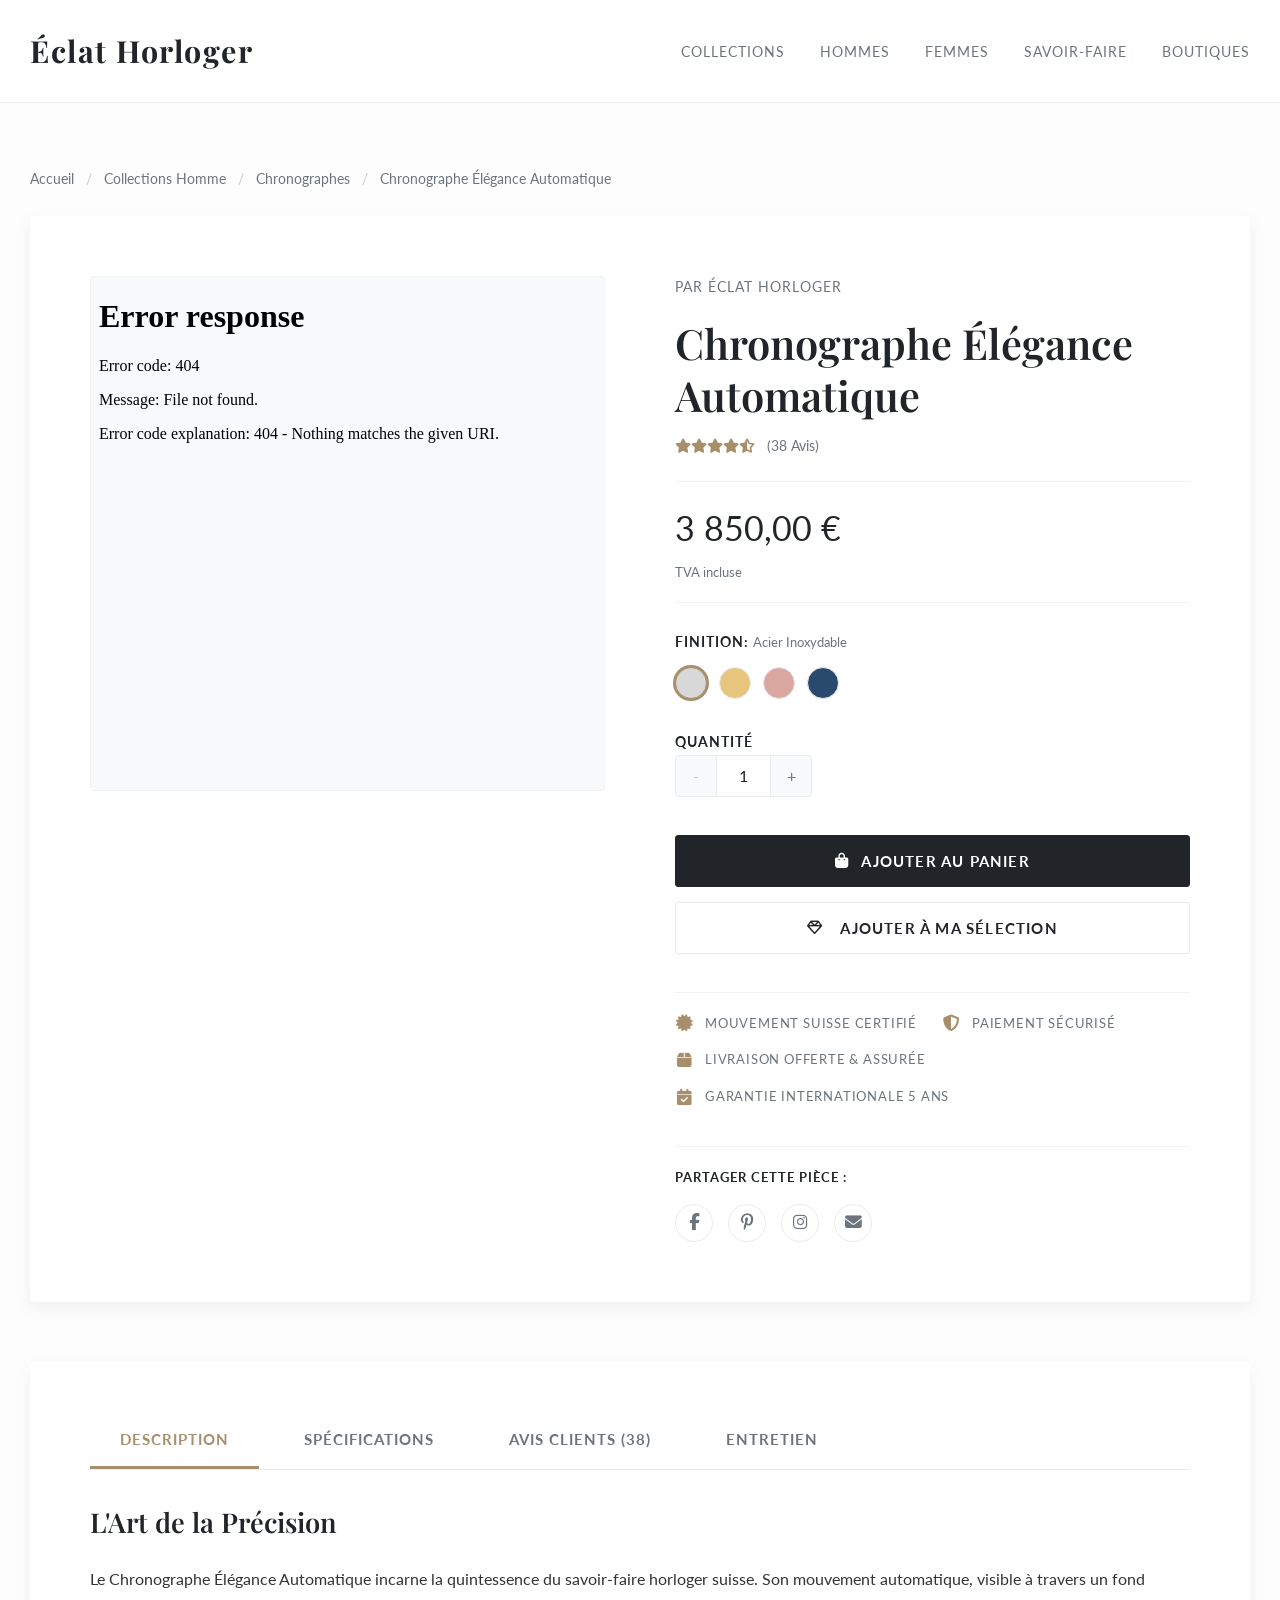
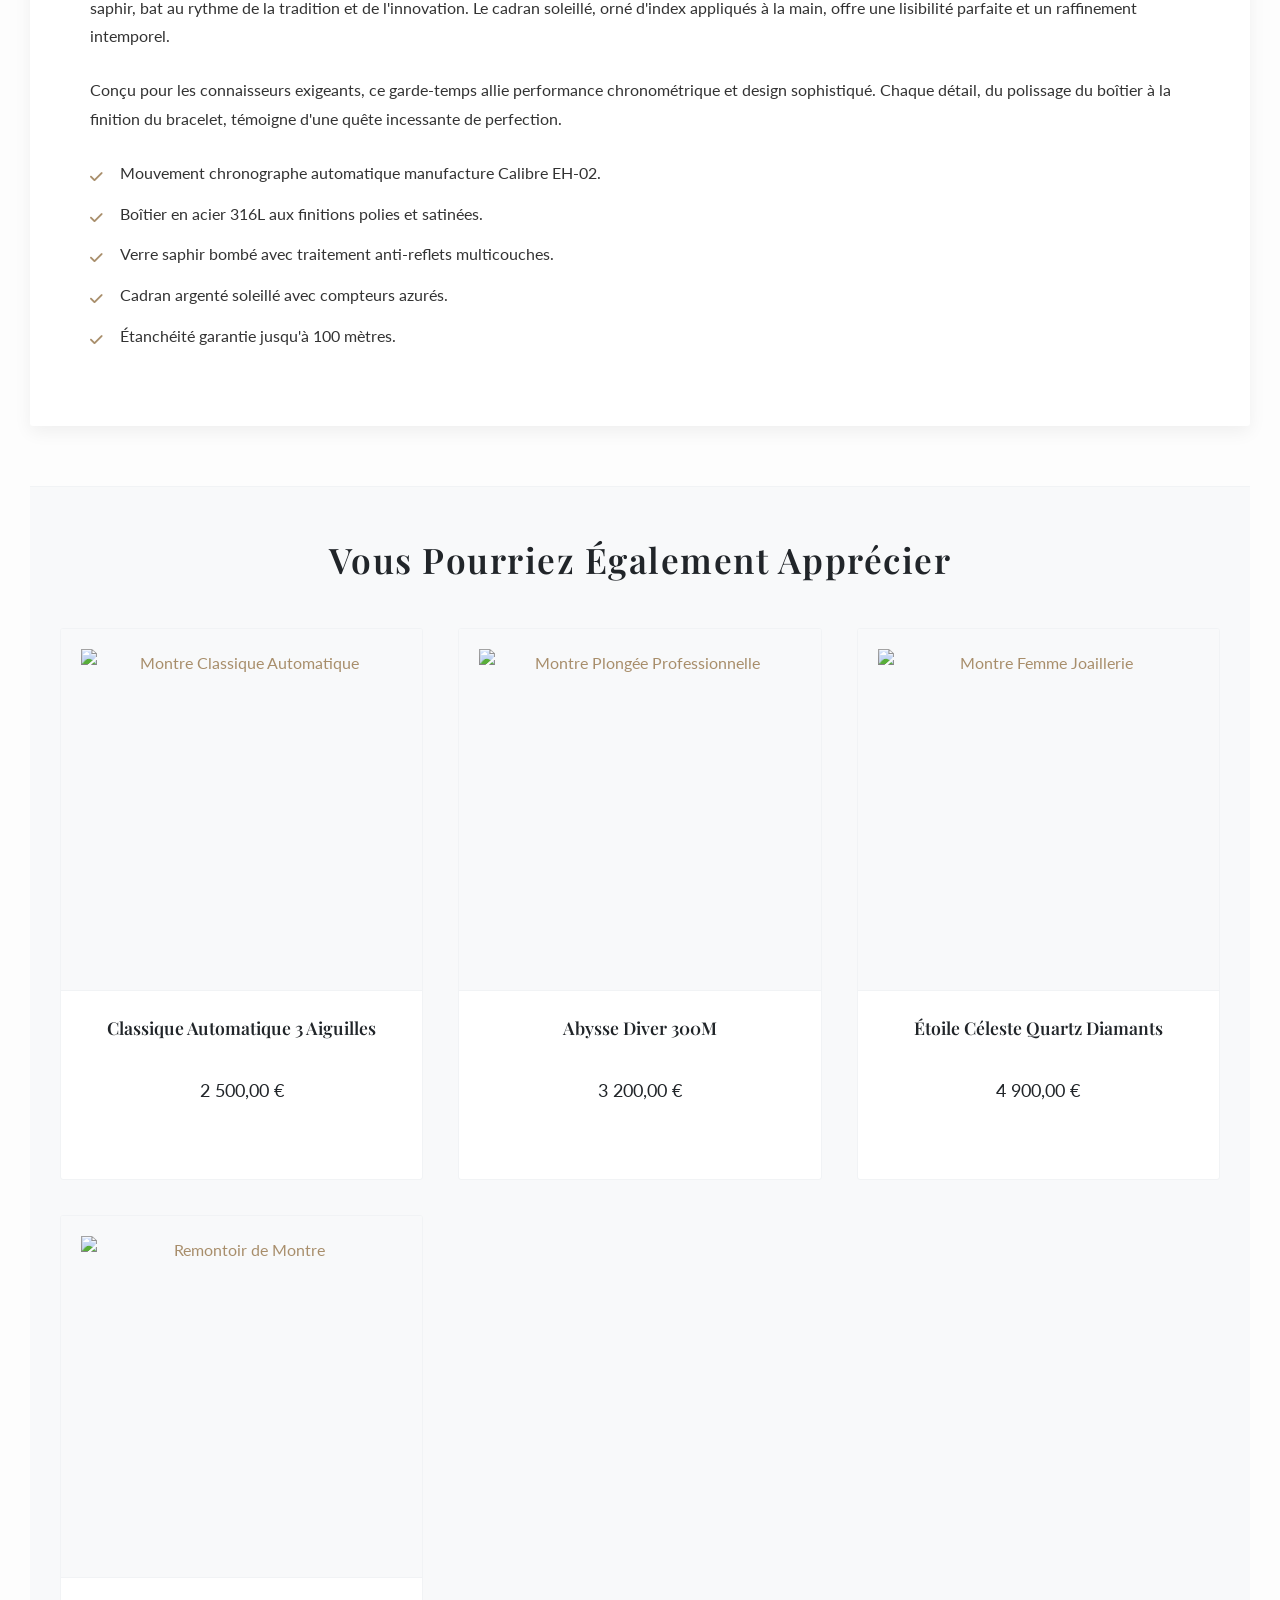
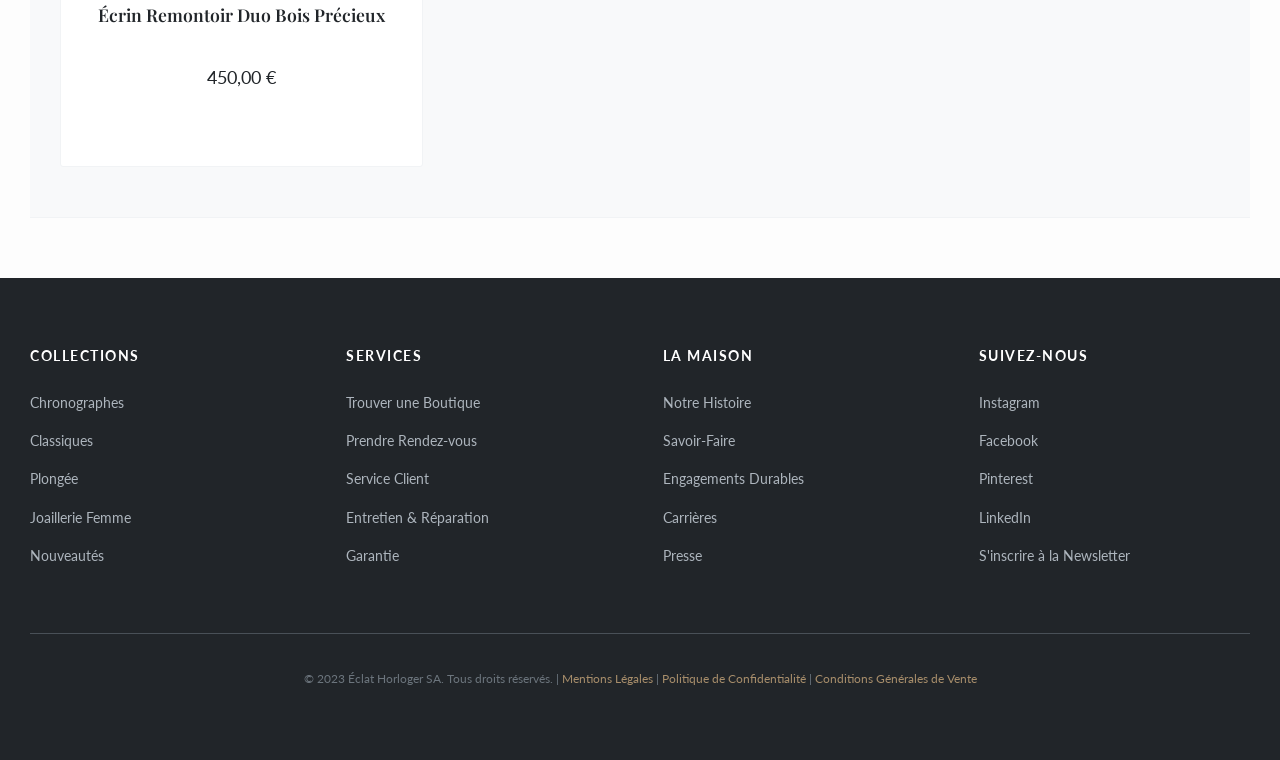
==== index.html @ 9a49278b "Add existing file" ====
<!DOCTYPE html>
<html lang="fr">
<head>
    <meta charset="UTF-8">
    <meta name="viewport" content="width=device-width, initial-scale=1.0">
    <title>Chronographe Automatique Élégance - Modèle Acier</title>
    <link rel="stylesheet" href="https://cdnjs.cloudflare.com/ajax/libs/font-awesome/6.4.0/css/all.min.css" integrity="sha512-iecdLmaskl7CVkqkXNQ/ZH/XLlvWZOJyj7Yy7tcenmpD1ypASozpmT/E0iPtmFIB46ZmdtAc9eNBvH0H/ZpiBw==" crossorigin="anonymous" referrerpolicy="no-referrer" />
    <link rel="preconnect" href="https://fonts.googleapis.com">
    <link rel="preconnect" href="https://fonts.gstatic.com" crossorigin>
    <link href="https://fonts.googleapis.com/css2?family=Lato:wght@300;400;700&family=Playfair+Display:wght@400;500;600;700&display=swap" rel="stylesheet">

    <!-- CSS Intégré (Identique à la version précédente, sauf si des ajustements mineurs sont nécessaires pour le loading indicator) -->
    <style>
        :root {
            --color-text: #333;
            --color-text-muted: #6c757d;
            --color-background: #fdfdfd;
            --color-surface: #ffffff;
            --color-surface-alt: #f8f9fa; /* Fond alternatif léger */
            --color-border: #e9ecef;
            --color-border-subtle: #f1f3f5; /* Encore plus subtil */
            --color-primary: #a88e6b;
            --color-primary-hover: #917956;
            --color-dark: #212529;
            --color-dark-hover: #343a40;
            --font-primary: 'Lato', sans-serif;
            --font-secondary: 'Playfair Display', serif;
            --shadow-soft: 0 6px 18px rgba(0, 0, 0, 0.06); /* Ombre douce et diffuse */
            --shadow-subtle: 0 2px 8px rgba(0, 0, 0, 0.05);
            --border-radius: 3px; /* Rayon de bordure léger */
            --transition-speed: 0.3s;
        }

        * { box-sizing: border-box; margin: 0; padding: 0; }

        body {
            font-family: var(--font-primary); line-height: 1.7; color: var(--color-text);
            background-color: var(--color-background); font-weight: 400; font-size: 16px;
            -webkit-font-smoothing: antialiased; -moz-osx-font-smoothing: grayscale;
        }

        img { max-width: 100%; display: block; }
        button, input, select { font-family: inherit; }
        a { text-decoration: none; color: var(--color-primary); transition: color var(--transition-speed) ease; }
        a:hover { color: var(--color-primary-hover); }
        h1, h2, h3, h4, h5, h6 { font-family: var(--font-secondary); font-weight: 600; color: var(--color-dark); margin-bottom: 0.8em; line-height: 1.3; }

        .container { max-width: 1360px; margin: 0 auto; padding: 0 30px; }
        .visually-hidden {
            position: absolute; width: 1px; height: 1px; margin: -1px; padding: 0;
            overflow: hidden; clip: rect(0, 0, 0, 0); border: 0; white-space: nowrap;
        }

        /* --- Header & Breadcrumbs --- */
        .site-header { background-color: var(--color-surface); padding: 25px 0; border-bottom: 1px solid var(--color-border); margin-bottom: 40px; }
        .site-header .container { display: flex; justify-content: space-between; align-items: center; }
        .logo { font-family: var(--font-secondary); font-size: 1.9em; font-weight: 700; color: var(--color-dark); letter-spacing: 1.5px;}
        .main-nav ul { list-style: none; display: flex; gap: 35px; }
        .main-nav a { color: var(--color-text-muted); font-weight: 400; font-size: 0.9em; letter-spacing: 1px; text-transform: uppercase; transition: color var(--transition-speed) ease;}
        .main-nav a:hover { color: var(--color-dark); }

        .breadcrumbs { padding: 25px 0; font-size: 0.85em; color: var(--color-text-muted); }
        .breadcrumbs ol { list-style: none; display: flex; flex-wrap: wrap; gap: 8px 12px; }
        .breadcrumbs li:not(:last-child)::after { content: '/'; margin-left: 12px; color: #ccc; }
        .breadcrumbs a { color: var(--color-text-muted); transition: color var(--transition-speed) ease; }
        .breadcrumbs a:hover { color: var(--color-primary); }

        /* --- Grille Page Produit --- */
        .product-page-grid {
            display: grid; grid-template-columns: repeat(2, 1fr); gap: 70px;
            background-color: var(--color-surface); padding: 60px; border-radius: var(--border-radius);
            box-shadow: var(--shadow-soft); margin-bottom: 60px;
        }

        /* --- Section Média & Carrousel --- */
        .product-media { display: flex; flex-direction: column; }
        .carousel { position: relative; overflow: hidden; border-radius: var(--border-radius); background-color: var(--color-surface-alt); aspect-ratio: 1 / 1; margin-bottom: 25px; border: 1px solid var(--color-border-subtle); }
        .carousel-slides { display: flex; height: 100%; }
        .carousel-slide { min-width: 100%; height: 100%; position: relative; flex-shrink: 0; display: flex; align-items: center; justify-content: center; opacity: 0; visibility: hidden; transition: opacity 0.6s ease-in-out, visibility 0s linear 0.6s; position: absolute; top: 0; left: 0; width: 100%; }
        .carousel-slide.active { opacity: 1; visibility: visible; transition: opacity 0.6s ease-in-out; z-index: 1; }
        .carousel-slide iframe, .carousel-slide img { display: block; width: 100%; height: 100%; object-fit: contain; border: none; background-color: transparent; }
        .carousel-slide img { background-color: var(--color-surface-alt); }

        /* Loading indicator spécifique au splat */
        .carousel-slide[data-type="splat"] .loading-indicator {
            position: absolute; top: 50%; left: 50%; transform: translate(-50%, -50%);
            background-color: rgba(0, 0, 0, 0.7); color: white; padding: 10px 20px;
            border-radius: var(--border-radius); z-index: 5;
            /* Changé : display none par défaut, géré par JS */
            opacity: 0; display: none;
            transition: opacity var(--transition-speed) ease;
            font-size: 0.85em; font-weight: 400;
            pointer-events: none; /* Ne pas interférer avec l'iframe */
        }
        /* Style quand visible (ajouté par JS) */
        .carousel-slide[data-type="splat"] .loading-indicator.visible {
             display: block;
             opacity: 1;
        }
         /* Masqué quand l'iframe est chargé (classe ajoutée par JS sur l'iframe) */
        .carousel-slide[data-type="splat"] iframe.loaded + .loading-indicator {
             opacity: 0;
             /* On peut laisser display block et juste jouer sur l'opacité */
             /* Ou transitionner display : none après la fin de la transition d'opacité */
             transition: opacity var(--transition-speed) ease, display 0s linear var(--transition-speed);
             display: none;
        }


        /* Contrôles Carrousel (CSS corrigé précédemment) */
        .carousel-control { position: absolute; top: 50%; transform: translateY(-50%); background-color: rgba(255, 255, 255, 0.8); color: var(--color-dark); border: none; padding: 0; font-size: 16px; cursor: pointer; border-radius: 50%; width: 42px; height: 42px; display: flex; align-items: center; justify-content: center; z-index: 10; opacity: 0; pointer-events: none; transition: opacity var(--transition-speed) ease, background-color var(--transition-speed) ease, box-shadow var(--transition-speed) ease, transform var(--transition-speed) ease; box-shadow: var(--shadow-subtle); }
        .carousel:hover .carousel-control { opacity: 1; pointer-events: auto; }
        .carousel:hover .carousel-control:not(:disabled):hover { background-color: var(--color-surface); box-shadow: 0 4px 10px rgba(0,0,0,0.1); transform: translateY(-50%) scale(1.05); }
        .carousel:hover .carousel-control:disabled { opacity: 0.4; cursor: default; pointer-events: none; background-color: rgba(230, 230, 230, 0.7); box-shadow: none; transform: translateY(-50%) scale(1); }
        .carousel-control.prev { left: 20px; } .carousel-control.next { right: 20px; }
        .carousel-control i { line-height: 1; }

        /* Miniatures */
        .carousel-thumbnails { display: grid; grid-template-columns: repeat(auto-fill, minmax(75px, 1fr)); gap: 15px; }
        .thumbnail-item { width: 100%; aspect-ratio: 1 / 1; cursor: pointer; border: 1px solid var(--color-border-subtle); border-radius: var(--border-radius); overflow: hidden; opacity: 0.85; transition: all var(--transition-speed) ease; display: flex; align-items: center; justify-content: center; background-color: var(--color-surface-alt); position: relative; }
        .thumbnail-item:hover { opacity: 1; border-color: var(--color-text-muted); transform: scale(1.03); }
        .thumbnail-item.active { opacity: 1; border-color: var(--color-primary); box-shadow: 0 0 0 2px var(--color-primary); transform: scale(1.03); }
        .thumbnail-item img { width: 100%; height: 100%; object-fit: cover; }
        .thumbnail-item[data-type="splat"] { font-size: 10px; font-weight: 600; text-align: center; color: var(--color-primary); background-color: #f8f0e3; padding: 5px; line-height: 1.2; border: 1px solid var(--color-primary); }
        .thumbnail-item[data-type="splat"].active { border-color: var(--color-primary); background-color: #efe2cc; box-shadow: 0 0 0 2px var(--color-primary); }
        .thumbnail-item[data-type="splat"] i { font-size: 1.8em; margin-bottom: 4px; display: block; color: var(--color-primary); }

        /* --- Section Infos Produit (Espacement réduit) --- */
        .product-info { display: flex; flex-direction: column; gap: 18px; }
        .product-vendor { font-size: 0.85em; color: var(--color-text-muted); text-transform: uppercase; letter-spacing: 1px;}
        .product-vendor a { color: var(--color-text-muted); font-weight: 400; }
        .product-vendor a:hover { color: var(--color-primary); }
        .product-title { font-size: 2.6em; font-weight: 600; line-height: 1.25; color: var(--color-dark); margin-bottom: 0px; }
        .product-rating { display: flex; align-items: center; gap: 12px; font-size: 0.9em; margin-top: -5px; }
        .stars { color: var(--color-primary); } .stars .fa-regular { color: #e0e0e0; }
        .review-count { color: var(--color-text-muted); } .review-count:hover { color: var(--color-primary); }
        .product-price-wrapper { margin: 5px 0; border-top: 1px solid var(--color-border-subtle); border-bottom: 1px solid var(--color-border-subtle); padding: 18px 0; }
        .product-price { font-family: var(--font-primary); font-size: 2.1em; font-weight: 400; color: var(--color-dark); display: flex; align-items: center; gap: 15px; }
        .original-price { font-size: 0.6em; text-decoration: line-through; color: var(--color-text-muted); font-weight: 300;}
        .product-variants { display: flex; flex-direction: column; gap: 18px; margin-top: 5px; }
        .variant-group { display: flex; flex-direction: column; gap: 10px; }
        .variant-label { font-family: var(--font-primary); font-weight: 700; font-size: 0.85em; color: var(--color-dark); margin-bottom: 3px; text-transform: uppercase; letter-spacing: 1px;}
        .selected-value { font-weight: 400; color: var(--color-text-muted); text-transform: none; letter-spacing: 0; font-size: 0.95em; }
        .color-swatches { display: flex; flex-wrap: wrap; gap: 12px; }
        .swatch { width: 32px; height: 32px; border-radius: 50%; background-color: var(--swatch-color, #eee); cursor: pointer; border: 1px solid var(--color-border); transition: all var(--transition-speed) ease; position: relative; display: flex; align-items: center; justify-content: center; }
        .swatch:hover { transform: scale(1.1); box-shadow: 0 0 10px rgba(0,0,0,0.1); }
        .swatch.active { border-color: var(--color-primary); box-shadow: 0 0 0 2px var(--color-primary); }
        .swatch[style*="#ffffff"] { border-color: #ddd; }
        .swatch[style*="#ffffff"].active { border-color: var(--color-primary); }
        .swatch[data-value="Acier Inoxydable"] { --swatch-color: #d8d8d8; }
        .swatch[data-value="Or Jaune"] { --swatch-color: #e7c57d; }
        .swatch[data-value="Or Rose"] { --swatch-color: #d9a7a0; }
        .swatch[data-value="Cadran Bleu"] { --swatch-color: #2a4a6d; }
        .product-quantity { margin-top: 10px; }
        .quantity-selector { display: flex; align-items: center; gap: 0; border: 1px solid var(--color-border); border-radius: var(--border-radius); overflow: hidden; width: fit-content;}
        .quantity-selector button { background-color: var(--color-surface-alt); border: none; width: 40px; height: 40px; font-size: 1em; color: var(--color-text-muted); cursor: pointer; transition: background-color var(--transition-speed); line-height: 1; }
        .quantity-selector button:hover:not(:disabled) { background-color: #e9ecef; }
        .quantity-selector button:disabled { background-color: var(--color-surface-alt); color: #ccc; cursor: not-allowed; }
        .quantity-selector input[type="number"] { width: 55px; height: 40px; text-align: center; border: none; border-left: 1px solid var(--color-border); border-right: 1px solid var(--color-border); font-size: 1em; padding: 0 5px; color: var(--color-dark); background-color: var(--color-surface); -moz-appearance: textfield; }
        .quantity-selector input[type=number]::-webkit-outer-spin-button,
        .quantity-selector input[type=number]::-webkit-inner-spin-button { -webkit-appearance: none; margin: 0; }
        .product-actions { display: flex; flex-direction: column; gap: 15px; margin-top: 20px; }
        .action-button { display: flex; align-items: center; justify-content: center; gap: 12px; padding: 16px 35px; font-size: 0.95em; font-weight: 700; border-radius: var(--border-radius); cursor: pointer; transition: all var(--transition-speed) ease; border: 1px solid transparent; text-transform: uppercase; letter-spacing: 1.2px; }
        .add-to-cart-btn { background-color: var(--color-dark); color: white; border-color: var(--color-dark); }
        .add-to-cart-btn:hover { background-color: var(--color-dark-hover); border-color: var(--color-dark-hover); transform: translateY(-2px); box-shadow: 0 6px 12px rgba(0, 0, 0, 0.15); }
        .wishlist-btn { background-color: transparent; color: var(--color-dark); border: 1px solid var(--color-border); }
        .wishlist-btn:hover { background-color: var(--color-surface-alt); border-color: #ced4da; color: var(--color-primary); }
        .wishlist-btn .fa-gem { margin-right: 5px; }
        .trust-info, .social-share { margin-top: 20px; padding-top: 20px; border-top: 1px solid var(--color-border-subtle); }
        .trust-info { display: flex; flex-wrap: wrap; gap: 15px 25px; font-size: 0.8em; color: var(--color-text-muted); text-transform: uppercase; letter-spacing: 0.8px; }
        .trust-item { display: flex; align-items: center; gap: 10px; }
        .trust-item i { color: var(--color-primary); font-size: 1.3em; width: 20px; text-align: center; }
        .social-share p { font-weight: 700; margin-bottom: 15px; font-size: 0.8em; text-transform: uppercase; letter-spacing: 1px; color: var(--color-dark); }
        .social-links { display: flex; gap: 15px; }
        .social-links a { color: var(--color-text-muted); background-color: transparent; border: 1px solid var(--color-border); width: 38px; height: 38px; display: inline-flex; align-items: center; justify-content: center; border-radius: 50%; font-size: 1.05em; transition: all var(--transition-speed) ease; }
        .social-links a:hover { background-color: var(--color-primary); color: white; border-color: var(--color-primary); transform: translateY(-2px); box-shadow: var(--shadow-subtle); }

        /* --- Onglets Détails Produit --- */
        .product-details-section { background-color: var(--color-surface); padding: 50px 60px; border-radius: var(--border-radius); box-shadow: var(--shadow-soft); margin-bottom: 60px; }
        .tabs-nav { display: flex; border-bottom: 1px solid var(--color-border); margin-bottom: 35px; gap: 15px;}
        .tab-button { padding: 18px 30px; border: none; background-color: transparent; cursor: pointer; font-size: 0.95em; font-weight: 700; color: var(--color-text-muted); position: relative; border-bottom: 3px solid transparent; transition: all var(--transition-speed) ease; text-transform: uppercase; letter-spacing: 1px; }
        .tab-button:hover { color: var(--color-dark); }
        .tab-button.active { color: var(--color-primary); border-bottom-color: var(--color-primary); }
        .tab-content { display: none; animation: fadeIn 0.7s ease; }
        .tab-content.active { display: block; }
        .tab-content h3 { font-size: 1.7em; margin-bottom: 25px; font-weight: 600; }
        .tab-content p, .tab-content ul { margin-bottom: 25px; color: var(--color-text); line-height: 1.8;}
        .tab-content ul { list-style: none; padding-left: 0; }
        .tab-content li { padding-left: 30px; position: relative; margin-bottom: 12px; }
        .tab-content li::before { content: "\f00c"; font-family: 'Font Awesome 6 Free'; font-weight: 900; position: absolute; left: 0; top: 5px; color: var(--color-primary); font-size: 0.9em; }
        .tab-content strong { font-weight: 700; color: var(--color-dark); }
        @keyframes fadeIn { from { opacity: 0; transform: translateY(15px); } to { opacity: 1; transform: translateY(0); } }

        /* --- Section Produits Connexes --- */
        .related-products-section { margin-bottom: 60px; padding: 50px 0; background-color: var(--color-surface-alt); border-top: 1px solid var(--color-border-subtle); border-bottom: 1px solid var(--color-border-subtle); }
        .related-products-section h2 { font-size: 2.2em; font-weight: 600; margin-bottom: 45px; text-align: center; letter-spacing: 1.5px; }
        .related-products-grid { display: grid; grid-template-columns: repeat(auto-fit, minmax(280px, 1fr)); gap: 35px; }
        .related-product-card { display: block; background-color: var(--color-surface); border-radius: var(--border-radius); overflow: hidden; border: 1px solid var(--color-border-subtle); transition: border-color var(--transition-speed) ease, box-shadow var(--transition-speed) ease; text-align: center; position: relative; }
        .related-product-card:hover { border-color: var(--color-primary); box-shadow: var(--shadow-soft); }
        .related-product-card .image-container { background-color: var(--color-surface-alt); padding: 20px; border-bottom: 1px solid var(--color-border-subtle); position: relative; overflow: hidden; }
        .related-product-card img { width: 100%; aspect-ratio: 1 / 1; object-fit: contain; transition: transform 0.4s ease; }
        .related-product-card:hover img { transform: scale(1.05); }
        .related-product-info { padding: 25px 20px; }
        .related-product-title { font-family: var(--font-secondary); font-size: 1.1em; font-weight: 600; color: var(--color-dark); margin-bottom: 10px; line-height: 1.4; height: 2.8em; overflow: hidden; }
        .related-product-price { font-size: 1.15em; font-weight: 400; color: var(--color-dark); margin-bottom: 15px; }
        .view-details-link { display: inline-block; font-size: 0.8em; color: var(--color-primary); font-weight: 700; text-transform: uppercase; letter-spacing: 1px; opacity: 0; transform: translateY(5px); transition: opacity var(--transition-speed) ease, transform var(--transition-speed) ease; padding-top: 10px; }
        .related-product-card:hover .view-details-link { opacity: 1; transform: translateY(0); }

        /* --- Footer --- */
        .site-footer { background-color: var(--color-dark); color: #adb5bd; padding: 70px 0; font-size: 0.9em; margin-top: 60px; }
        .footer-grid { display: grid; grid-template-columns: repeat(auto-fit, minmax(230px, 1fr)); gap: 45px; margin-bottom: 50px;}
        .footer-column h4 { font-family: var(--font-primary); font-size: 0.95em; color: #fff; margin-bottom: 25px; font-weight: 700; text-transform: uppercase; letter-spacing: 1.5px;}
        .footer-column ul { list-style: none; }
        .footer-column li { margin-bottom: 14px; }
        .footer-column a { color: #adb5bd; transition: color var(--transition-speed) ease; }
        .footer-column a:hover { color: #fff; }
        .footer-bottom { text-align: center; border-top: 1px solid #495057; padding-top: 35px; font-size: 0.85em; color: #6c757d;}

        /* --- Responsive --- */
        @media (max-width: 1200px) { .related-products-grid { grid-template-columns: repeat(auto-fit, minmax(250px, 1fr)); } }
        @media (max-width: 1024px) { .product-page-grid { grid-template-columns: 1fr; gap: 50px; padding: 50px; } .product-title { font-size: 2.2em; } .product-price { font-size: 1.9em; } }
        @media (max-width: 768px) { .container { padding: 0 20px; } .site-header { padding: 20px 0;} .site-header .container { flex-direction: column; gap: 20px; } .main-nav ul { gap: 25px; } .product-page-grid { padding: 35px; gap: 35px;} .product-title { font-size: 2em; } .product-price { font-size: 1.7em; } .action-button { padding: 15px 28px; font-size: 0.9em; } .carousel-control { width: 38px; height: 38px; font-size: 15px; } .carousel-control.prev { left: 15px; } .carousel-control.next { right: 15px; } .carousel-thumbnails { gap: 12px; grid-template-columns: repeat(auto-fill, minmax(65px, 1fr)); } .tabs-nav { gap: 10px; } .tab-button { font-size: 0.9em; padding: 15px 20px; } .product-details-section { padding: 40px 30px; } .related-products-grid { grid-template-columns: repeat(auto-fit, minmax(220px, 1fr)); gap: 25px; } .footer-grid { grid-template-columns: repeat(auto-fit, minmax(200px, 1fr)); gap: 35px; } }
        @media (max-width: 480px) { .container { padding: 0 15px; } .logo { font-size: 1.7em; } .product-page-grid { padding: 25px; gap: 30px;} .product-title { font-size: 1.7em; } .product-price { font-size: 1.6em; } .swatch { width: 32px; height: 32px; } .quantity-selector button, .quantity-selector input { height: 36px; } .quantity-selector button { width: 36px; font-size: 0.9em;} .quantity-selector input { width: 50px; font-size: 0.9em;} .product-actions { gap: 15px; } .action-button { padding: 14px 22px; font-size: 0.85em; } .product-details-section { padding: 35px 20px; } .tab-button { padding: 12px 15px; letter-spacing: 0.8px;} .related-products-grid { grid-template-columns: 1fr 1fr; gap: 20px; } .related-product-card img { padding: 15px; } .related-product-info { padding: 20px 15px;} .related-product-title { font-size: 1em;} .related-product-price { font-size: 1.05em;} .footer-grid { grid-template-columns: 1fr; } }

    </style>
    <!-- Fin CSS Intégré -->
</head>
<body>

    <!-- Header -->
    <header class="site-header">
        <div class="container">
            <a href="#" class="logo">Éclat Horloger</a>
            <nav class="main-nav">
                <ul>
                    <li><a href="#">Collections</a></li>
                    <li><a href="#">Hommes</a></li>
                    <li><a href="#">Femmes</a></li>
                    <li><a href="#">Savoir-Faire</a></li>
                    <li><a href="#">Boutiques</a></li>
                </ul>
            </nav>
        </div>
    </header>

    <div class="container">
        <!-- Fil d'Ariane -->
        <nav class="breadcrumbs" aria-label="Fil d'Ariane">
            <ol>
                <li><a href="#">Accueil</a></li>
                <li><a href="#">Collections Homme</a></li>
                <li><a href="#">Chronographes</a></li>
                <li><span aria-current="page">Chronographe Élégance Automatique</span></li>
            </ol>
        </nav>

        <!-- Grille Produit Principale -->
        <main class="product-page-grid">

            <!-- Section Média (Carrousel) -->
            <section class="product-media" aria-label="Galerie Média du Produit">
                <div class="carousel">
                    <div class="carousel-slides">
                        <!-- Slide 1: splat.html (Pointer vers le fichier par défaut) -->
                        <div class="carousel-slide active" data-type="splat" role="tabpanel" id="slide-splat">
                            <iframe id="splat-viewer"
                                    src="splat_acier_inoxydable.html" <!-- MISE A JOUR : src initiale -->
                                    title="Vue 3D Interactive de la Montre"
                                    frameborder="0"></iframe>
                            <!-- Le loading indicator est toujours là -->
                            <div class="loading-indicator" aria-live="polite">Chargement Vue 3D...</div>
                        </div>
                        <!-- Slide 2: Image Placeholder (Montre) -->
                        <div class="carousel-slide" data-type="image" role="tabpanel" id="slide-1">
                            <img src="https://picsum.photos/800/800?random=1&category=timepiece" alt="Chronographe Élégance - Vue de face" loading="lazy">
                        </div>
                        <!-- Slide 3: Image Placeholder (Détail) -->
                        <div class="carousel-slide" data-type="image" role="tabpanel" id="slide-2">
                            <img src="https://picsum.photos/800/800?random=2&category=detail" alt="Chronographe Élégance - Détail cadran" loading="lazy">
                        </div>
                        <!-- Slide 4: Image Placeholder (Porté) -->
                        <div class="carousel-slide" data-type="image" role="tabpanel" id="slide-3">
                            <img src="https://picsum.photos/800/800?random=3&category=luxury" alt="Chronographe Élégance - Au poignet" loading="lazy">
                        </div>
                        <!-- Slide 5: Image Placeholder (Boîte) -->
                        <div class="carousel-slide" data-type="image" role="tabpanel" id="slide-4">
                            <img src="https://picsum.photos/800/800?random=4&category=packaging" alt="Chronographe Élégance - Écrin" loading="lazy">
                        </div>
                    </div>

                    <button class="carousel-control prev" aria-label="Diapositive Précédente"><i class="fa-solid fa-chevron-left"></i></button>
                    <button class="carousel-control next" aria-label="Diapositive Suivante"><i class="fa-solid fa-chevron-right"></i></button>
                </div>

                <div class="carousel-thumbnails" role="tablist" aria-label="Sélecteur de média">
                    <!-- Miniatures générées par JS -->
                </div>
            </section>

            <!-- Section Infos Produit (Simplifiée et resserrée) -->
            <section class="product-info" aria-labelledby="product-title">
                 <div class="product-vendor">Par <a href="#">Éclat Horloger</a></div>
                <h1 id="product-title" class="product-title">Chronographe Élégance Automatique</h1>

                <div class="product-rating">
                    <div class="stars" aria-label="Noté 4.8 sur 5 étoiles">
                        <i class="fa-solid fa-star"></i><i class="fa-solid fa-star"></i><i class="fa-solid fa-star"></i><i class="fa-solid fa-star"></i><i class="fa-solid fa-star-half-stroke"></i>
                    </div>
                    <a href="#reviews-tab" class="review-count">(38 Avis)</a>
                </div>

                <div class="product-price-wrapper">
                     <div class="product-price">3 850,00 €</div>
                     <div style="font-size: 0.8em; color: var(--color-text-muted); margin-top: 5px;">TVA incluse</div>
                </div>

                <div class="product-variants">
                    <!-- Variante Boîtier/Cadran (Couleur) SEULEMENT -->
                    <div class="variant-group">
                        <label class="variant-label" id="color-label">Finition: <span class="selected-value selected-color">Acier Inoxydable</span></label>
                        <div class="color-swatches" role="radiogroup" aria-labelledby="color-label">
                            <button class="swatch active" data-value="Acier Inoxydable" style="--swatch-color: #d8d8d8;" aria-label="Sélectionner Acier Inoxydable" role="radio" aria-checked="true"><span class="visually-hidden">Acier Inoxydable</span></button>
                            <button class="swatch" data-value="Or Jaune" style="--swatch-color: #e7c57d;" aria-label="Sélectionner Or Jaune" role="radio" aria-checked="false"><span class="visually-hidden">Or Jaune</span></button>
                            <button class="swatch" data-value="Or Rose" style="--swatch-color: #d9a7a0;" aria-label="Sélectionner Or Rose" role="radio" aria-checked="false"><span class="visually-hidden">Or Rose</span></button>
                            <button class="swatch" data-value="Cadran Bleu" style="--swatch-color: #2a4a6d;" aria-label="Sélectionner Cadran Bleu" role="radio" aria-checked="false"><span class="visually-hidden">Cadran Bleu</span></button>
                        </div>
                    </div>
                    <!-- Le bloc pour le choix du bracelet a été supprimé -->
                </div>

                 <div class="product-quantity">
                    <label for="quantity" class="variant-label">Quantité</label>
                    <div class="quantity-selector">
                        <button type="button" class="quantity-down" aria-label="Diminuer quantité">-</button>
                        <input type="number" id="quantity" name="quantity" value="1" min="1" max="5" aria-label="Quantité du produit">
                        <button type="button" class="quantity-up" aria-label="Augmenter quantité">+</button>
                    </div>
                </div>

                <div class="product-actions">
                    <button type="submit" class="action-button add-to-cart-btn">
                        <i class="fa-solid fa-shopping-bag"></i> Ajouter au Panier
                    </button>
                    <button type="button" class="action-button wishlist-btn">
                        <i class="fa-regular fa-gem"></i> Ajouter à ma Sélection
                    </button>
                </div>

                <div class="trust-info">
                    <div class="trust-item"><i class="fa-solid fa-certificate"></i> Mouvement Suisse Certifié</div>
                    <div class="trust-item"><i class="fa-solid fa-shield-alt"></i> Paiement Sécurisé</div>
                    <div class="trust-item"><i class="fa-solid fa-box"></i> Livraison Offerte & Assurée</div>
                    <div class="trust-item"><i class="fa-solid fa-calendar-check"></i> Garantie Internationale 5 Ans</div>
                </div>

                 <div class="social-share">
                     <p>Partager cette pièce :</p>
                     <div class="social-links">
                        <a href="#" aria-label="Partager sur Facebook"><i class="fab fa-facebook-f"></i></a>
                        <a href="#" aria-label="Partager sur Pinterest"><i class="fab fa-pinterest-p"></i></a>
                        <a href="#" aria-label="Partager sur Instagram"><i class="fab fa-instagram"></i></a>
                        <a href="#" aria-label="Partager par Email"><i class="fas fa-envelope"></i></a>
                    </div>
                 </div>
            </section>
        </main>

        <!-- Section Détails Produit (Onglets) -->
        <section class="product-details-section">
             <nav class="tabs-nav" role="tablist" aria-label="Détails du Produit">
                <button class="tab-button active" role="tab" aria-selected="true" aria-controls="description-tab" id="description-btn">Description</button>
                <button class="tab-button" role="tab" aria-selected="false" aria-controls="specs-tab" id="specs-btn">Spécifications</button>
                <button class="tab-button" role="tab" aria-selected="false" aria-controls="reviews-tab" id="reviews-btn">Avis Clients (38)</button>
                <button class="tab-button" role="tab" aria-selected="false" aria-controls="care-tab" id="care-btn">Entretien</button>
             </nav>
            <div class="tab-content active" id="description-tab" role="tabpanel" aria-labelledby="description-btn"><h3>L'Art de la Précision</h3><p>Le Chronographe Élégance Automatique incarne la quintessence du savoir-faire horloger suisse. Son mouvement automatique, visible à travers un fond saphir, bat au rythme de la tradition et de l'innovation. Le cadran soleillé, orné d'index appliqués à la main, offre une lisibilité parfaite et un raffinement intemporel.</p><p>Conçu pour les connaisseurs exigeants, ce garde-temps allie performance chronométrique et design sophistiqué. Chaque détail, du polissage du boîtier à la finition du bracelet, témoigne d'une quête incessante de perfection.</p><ul><li>Mouvement chronographe automatique manufacture Calibre EH-02.</li><li>Boîtier en acier 316L aux finitions polies et satinées.</li><li>Verre saphir bombé avec traitement anti-reflets multicouches.</li><li>Cadran argenté soleillé avec compteurs azurés.</li><li>Étanchéité garantie jusqu'à 100 mètres.</li></ul></div>
            <div class="tab-content" id="specs-tab" role="tabpanel" aria-labelledby="specs-btn"><h3>Caractéristiques Techniques</h3><ul><li><strong>Référence :</strong> EC-AUTO-CH-S01</li><li><strong>Mouvement :</strong> Calibre EH-02 Automatique, Certifié COSC</li><li><strong>Fonctions :</strong> Heures, Minutes, Secondes, Date, Chronographe</li><li><strong>Réserve de Marche :</strong> Environ 60 heures</li><li><strong>Boîtier :</strong> Acier inoxydable 316L, Diamètre 41mm, Épaisseur 13.5mm</li><li><strong>Cadran :</strong> Argenté soleillé, Index appliqués Super-LumiNova®</li><li><strong>Verre :</strong> Saphir bombé, traitement anti-reflets</li><li><strong>Fond :</strong> Vissé avec verre saphir</li><li><strong>Étanchéité :</strong> 10 ATM (100 mètres)</li><li><strong>Bracelet :</strong> Compatible avec bracelets 20mm (vendu séparément ou configuré)</li><li><strong>Entrecorne :</strong> 20mm</li></ul></div>
            <div class="tab-content" id="reviews-tab" role="tabpanel" aria-labelledby="reviews-btn"><h3>Avis de nos Clients</h3><p>Découvrez l'expérience Éclat Horloger à travers leurs mots.</p><div class="review-summary" style="margin-bottom: 20px;"><p><strong>Alexandre P.</strong> - <span class="stars" style="font-size: 0.9em;"><i class="fa-solid fa-star"></i><i class="fa-solid fa-star"></i><i class="fa-solid fa-star"></i><i class="fa-solid fa-star"></i><i class="fa-solid fa-star"></i></span><br>Une montre magnifique, les finitions sont exceptionnelles. Le mouvement est d'une précision redoutable. Très satisfait de mon acquisition.</p><hr style="margin: 20px 0; border: none; border-top: 1px solid var(--color-border-subtle);"><p><strong>Sophie L.</strong> - <span class="stars" style="font-size: 0.9em;"><i class="fa-solid fa-star"></i><i class="fa-solid fa-star"></i><i class="fa-solid fa-star"></i><i class="fa-solid fa-star"></i><i class="fa-regular fa-star"></i></span><br>Très belle pièce horlogère. Le service client a été parfait. Un peu épaisse peut-être, mais élégante.</p><hr style="margin: 20px 0; border: none; border-top: 1px solid var(--color-border-subtle);"><a href="#">Lire les 38 avis...</a></div></div>
            <div class="tab-content" id="care-tab" role="tabpanel" aria-labelledby="care-btn"><h3>Conseils d'Entretien</h3><p>Pour préserver la beauté et la précision de votre Chronographe Élégance :</p><ul><li>Évitez les chocs thermiques importants et les champs magnétiques puissants.</li><li>Nettoyez régulièrement le boîtier avec une brosse douce et de l'eau savonneuse tiède. Rincez à l'eau claire et séchez avec un chiffon doux.</li><li>Faites vérifier l'étanchéité de votre montre tous les 2 ans par un centre de service agréé Éclat Horloger.</li><li>Une révision complète du mouvement est recommandée tous les 5 à 7 ans pour garantir sa longévité et sa performance.</li></ul></div>
        </section>

        <!-- Section Produits Connexes -->
        <section class="related-products-section">
            <div class="container">
                <h2>Vous Pourriez Également Apprécier</h2>
                <div class="related-products-grid">
                    <a href="#" class="related-product-card"><div class="image-container"><img src="https://picsum.photos/300/300?random=10&category=watch" alt="Montre Classique Automatique" loading="lazy"></div><div class="related-product-info"><h3 class="related-product-title">Classique Automatique 3 Aiguilles</h3><p class="related-product-price">2 500,00 €</p><span class="view-details-link">Voir Détails</span></div></a>
                    <a href="#" class="related-product-card"><div class="image-container"><img src="https://picsum.photos/300/300?random=11&category=timepiece" alt="Montre Plongée Professionnelle" loading="lazy"></div><div class="related-product-info"><h3 class="related-product-title">Abysse Diver 300M</h3><p class="related-product-price">3 200,00 €</p><span class="view-details-link">Voir Détails</span></div></a>
                    <a href="#" class="related-product-card"><div class="image-container"><img src="https://picsum.photos/300/300?random=12&category=jewelry" alt="Montre Femme Joaillerie" loading="lazy"></div><div class="related-product-info"><h3 class="related-product-title">Étoile Céleste Quartz Diamants</h3><p class="related-product-price">4 900,00 €</p><span class="view-details-link">Voir Détails</span></div></a>
                    <a href="#" class="related-product-card"><div class="image-container"><img src="https://picsum.photos/300/300?random=13&category=accessories" alt="Remontoir de Montre" loading="lazy"></div><div class="related-product-info"><h3 class="related-product-title">Écrin Remontoir Duo Bois Précieux</h3><p class="related-product-price">450,00 €</p><span class="view-details-link">Voir Détails</span></div></a>
                </div>
            </div>
        </section>

    </div> <!-- /.container -->

    <!-- Footer -->
    <footer class="site-footer">
        <div class="container">
            <div class="footer-grid">
                <div class="footer-column"><h4>Collections</h4><ul><li><a href="#">Chronographes</a></li><li><a href="#">Classiques</a></li><li><a href="#">Plongée</a></li><li><a href="#">Joaillerie Femme</a></li><li><a href="#">Nouveautés</a></li></ul></div>
                <div class="footer-column"><h4>Services</h4><ul><li><a href="#">Trouver une Boutique</a></li><li><a href="#">Prendre Rendez-vous</a></li><li><a href="#">Service Client</a></li><li><a href="#">Entretien & Réparation</a></li><li><a href="#">Garantie</a></li></ul></div>
                <div class="footer-column"><h4>La Maison</h4><ul><li><a href="#">Notre Histoire</a></li><li><a href="#">Savoir-Faire</a></li><li><a href="#">Engagements Durables</a></li><li><a href="#">Carrières</a></li><li><a href="#">Presse</a></li></ul></div>
                <div class="footer-column"><h4>Suivez-Nous</h4><ul><li><a href="#">Instagram</a></li><li><a href="#">Facebook</a></li><li><a href="#">Pinterest</a></li><li><a href="#">LinkedIn</a></li><li><a href="#">S'inscrire à la Newsletter</a></li></ul></div>
            </div>
            <div class="footer-bottom"> © 2023 Éclat Horloger SA. Tous droits réservés. | <a href="#">Mentions Légales</a> | <a href="#">Politique de Confidentialité</a> | <a href="#">Conditions Générales de Vente</a></div>
        </div>
    </footer>

    <!-- JavaScript Intégré -->
    <script>
        document.addEventListener('DOMContentLoaded', () => {
            // --- Logique Carrousel ---
            const carousel = document.querySelector('.carousel');
            if (carousel) {
                const slidesContainer = carousel.querySelector('.carousel-slides');
                const slides = slidesContainer ? Array.from(slidesContainer.querySelectorAll('.carousel-slide')) : [];
                const prevButton = carousel.querySelector('.carousel-control.prev');
                const nextButton = carousel.querySelector('.carousel-control.next');
                const thumbnailsContainer = carousel.querySelector('.carousel-thumbnails');
                const splatIframe = document.getElementById('splat-viewer'); // Référence à l'iframe
                const splatSlide = carousel.querySelector('.carousel-slide[data-type="splat"]');
                // Récupérer l'indicateur DEPUIS le slide splat
                const splatLoadingIndicator = splatSlide ? splatSlide.querySelector('.loading-indicator') : null;

                let currentIndex = 0;
                let thumbnails = [];

                // Gestionnaire pour quand l'iframe (nouveau splat) est chargé
                if (splatIframe) {
                    splatIframe.addEventListener('load', () => {
                        splatIframe.classList.add('loaded'); // Ajoute la classe pour masquer via CSS
                        console.log("Nouveau Splat HTML chargé:", splatIframe.src);
                        // Masquer explicitement au cas où le CSS prend du temps
                        if (splatLoadingIndicator) {
                            splatLoadingIndicator.classList.remove('visible');
                        }
                    });
                    // Gestionnaire d'erreur si le fichier splat n'est pas trouvé
                    splatIframe.addEventListener('error', () => {
                        console.error("Erreur: Impossible de charger", splatIframe.src);
                        splatIframe.classList.remove('loaded'); // S'assurer qu'il n'est pas marqué comme chargé
                        if (splatLoadingIndicator) {
                            splatLoadingIndicator.textContent = "Erreur chargement 3D";
                            splatLoadingIndicator.classList.add('visible'); // Garder visible si erreur
                        }
                    });
                }

                // Créer Miniatures (inchangé)
                 function createThumbnails() { /* ... code inchangé ... */
                    if (!thumbnailsContainer) return;
                    thumbnailsContainer.innerHTML = ''; thumbnails = [];
                    slides.forEach((slide, index) => {
                        const thumb = document.createElement('button');
                        thumb.classList.add('thumbnail-item'); thumb.dataset.index = index;
                        thumb.setAttribute('role', 'tab'); thumb.setAttribute('aria-controls', slide.id); thumb.setAttribute('aria-selected', index === 0 ? 'true' : 'false');
                        const slideType = slide.dataset.type; thumb.dataset.type = slideType;
                        if (slideType === 'splat') {
                            thumb.innerHTML = '<span class="visually-hidden">Vue 3D</span><i class="fa-solid fa-cube"></i>';
                            thumb.setAttribute('aria-label', 'Sélectionner Vue 3D');
                        } else {
                            const img = slide.querySelector('img');
                            if (img) {
                                const thumbImg = document.createElement('img'); let thumbSrc = img.src;
                                if (thumbSrc.includes('picsum.photos')) { const baseUrl = thumbSrc.split('?')[0]; thumbSrc = `${baseUrl.replace('/800/800', '/100/100')}?random=thumb${index}`; }
                                thumbImg.src = thumbSrc; thumbImg.alt = `Miniature ${index + 1}: ${img.alt || 'Image produit'}`; thumbImg.loading = 'lazy';
                                thumb.appendChild(thumbImg); thumb.setAttribute('aria-label', `Sélectionner image ${index}`);
                            }
                        }
                        thumb.addEventListener('click', () => goToSlide(index)); thumbnailsContainer.appendChild(thumb); thumbnails.push(thumb);
                    });
                }

                // Mettre à jour état Carrousel (inchangé)
                function updateCarousel() { /* ... code inchangé ... */
                    slides.forEach((slide, index) => { const isActive = index === currentIndex; slide.classList.toggle('active', isActive); slide.setAttribute('aria-hidden', !isActive); });
                    thumbnails.forEach((thumb, index) => { const isActive = index === currentIndex; thumb.classList.toggle('active', isActive); thumb.setAttribute('aria-selected', isActive); thumb.setAttribute('tabindex', isActive ? '0' : '-1'); });
                    if(prevButton) prevButton.disabled = currentIndex === 0; if(nextButton) nextButton.disabled = currentIndex === slides.length - 1;
                    slides.forEach((slide, index) => { if(slide.dataset.type === 'splat') { const iframe = slide.querySelector('iframe'); if (iframe?.contentWindow) { try { const message = index === currentIndex ? 'play' : 'pause'; /* iframe.contentWindow.postMessage(message, '*'); */ } catch (e) {} } } });
                }

                // Aller à la slide (inchangé)
                function goToSlide(index) { if (index < 0 || index >= slides.length) return; currentIndex = index; updateCarousel(); }
                if(prevButton) prevButton.addEventListener('click', () => goToSlide(currentIndex - 1));
                if(nextButton) nextButton.addEventListener('click', () => goToSlide(currentIndex + 1));

                // Nav clavier miniatures (inchangé)
                thumbnailsContainer?.addEventListener('keydown', (e) => { /* ... code inchangé ... */
                    let newIndex = currentIndex;
                    if (['ArrowRight', 'ArrowDown'].includes(e.key)) { newIndex = (currentIndex + 1) % slides.length; }
                    else if (['ArrowLeft', 'ArrowUp'].includes(e.key)) { newIndex = (currentIndex - 1 + slides.length) % slides.length; }
                    else if (e.key === 'Home') { newIndex = 0; } else if (e.key === 'End') { newIndex = slides.length - 1; }
                    else { return; }
                    e.preventDefault(); goToSlide(newIndex); thumbnails[newIndex].focus();
                });

                // Initialisation Carrousel (inchangé)
                if (slides.length > 0) { slides.forEach((slide, index) => slide.id = `slide-${slide.dataset.type === 'splat' ? 'splat' : index}`); createThumbnails(); updateCarousel(); }
                else { if(carousel) carousel.style.display = 'none'; }
            } // Fin if (carousel)


            // --- Fonction Helper pour formater le nom de fichier ---
            function formatColorToFilename(colorValue) {
                if (!colorValue) return '';
                return colorValue.toLowerCase().replace(/\s+/g, '_'); // Minuscules, espaces -> underscores
            }


            // --- Logique Sélection Variantes (MODIFIÉE pour splat dynamique) ---
            function setupVariantSelection(containerSelector, itemSelector, selectedDisplaySelector, attributeName) {
                const container = document.querySelector(containerSelector);
                const display = document.querySelector(selectedDisplaySelector);
                if (!container) return; // Ne pas bloquer si un sélecteur n'existe pas
                const items = container.querySelectorAll(itemSelector);

                items.forEach(item => {
                    item.addEventListener('click', () => {
                        // 1. Vérifier si déjà actif
                        if (item.classList.contains('active')) {
                            return; // Ne rien faire si on clique sur l'élément déjà actif
                        }

                        // 2. Mettre à jour l'UI (commun à toutes les variantes)
                        items.forEach(i => { i.classList.remove('active'); i.setAttribute('aria-checked', 'false'); });
                        item.classList.add('active'); item.setAttribute('aria-checked', 'true');
                        const selectedValue = item.dataset.value;
                        if (display) display.textContent = selectedValue; // Mettre à jour le texte si le span existe
                        console.log(`${attributeName} sélectionné:`, selectedValue);

                        // 3. Logique spécifique pour les pastilles de couleur (swatch)
                        if (item.classList.contains('swatch')) {
                            const splatIframe = document.getElementById('splat-viewer');
                             // Récupérer l'indicateur DANS le scope où on en a besoin
                             const splatLoadingIndicator = splatIframe?.closest('.carousel-slide[data-type="splat"]')?.querySelector('.loading-indicator');

                            if (splatIframe && selectedValue) {
                                const newFilenamePart = formatColorToFilename(selectedValue);
                                const newSplatSrc = `splat_${newFilenamePart}.html`;

                                // Vérifier si la source va réellement changer
                                if (splatIframe.getAttribute('src') !== newSplatSrc) {
                                    console.log("Changement du splat vers:", newSplatSrc);

                                    // Afficher le loader AVANT de changer la source
                                    splatIframe.classList.remove('loaded'); // Retirer 'loaded' pour le CSS
                                    if (splatLoadingIndicator) {
                                        splatLoadingIndicator.textContent = "Chargement Vue 3D..."; // Reset text
                                        splatLoadingIndicator.classList.add('visible'); // Rendre visible
                                    }

                                    // Changer la source de l'iframe pour charger le nouveau fichier
                                    splatIframe.setAttribute('src', newSplatSrc);
                                }
                            }
                        }
                    });
                });
            }
            // Appel seulement pour la couleur
            setupVariantSelection('.color-swatches', '.swatch', '.selected-color', 'Finition');

            // --- Logique Sélecteur Quantité (Identique) ---
            const quantityInput = document.getElementById('quantity'); const downButton = document.querySelector('.quantity-down'); const upButton = document.querySelector('.quantity-up');
            if (quantityInput && downButton && upButton) { /* ... code quantité inchangé ... */
                const min = parseInt(quantityInput.min, 10); const max = parseInt(quantityInput.max, 10);
                const updateQtyButtons = () => { const val = parseInt(quantityInput.value, 10); downButton.disabled = val <= min; upButton.disabled = val >= max; };
                downButton.addEventListener('click', () => { let val = parseInt(quantityInput.value, 10); if (val > min) quantityInput.value = val - 1; updateQtyButtons(); });
                upButton.addEventListener('click', () => { let val = parseInt(quantityInput.value, 10); if (val < max) quantityInput.value = val + 1; updateQtyButtons(); });
                quantityInput.addEventListener('change', () => { let val = parseInt(quantityInput.value, 10); if (isNaN(val) || val < min) quantityInput.value = min; else if (val > max) quantityInput.value = max; updateQtyButtons(); });
                updateQtyButtons();
             }

            // --- Logique Onglets (Identique) ---
            const tabButtons = document.querySelectorAll('.tab-button'); const tabContents = document.querySelectorAll('.tab-content');
            tabButtons.forEach(button => { /* ... code onglets inchangé ... */
                button.addEventListener('click', () => {
                    tabButtons.forEach(btn => { btn.classList.remove('active'); btn.setAttribute('aria-selected', 'false'); btn.setAttribute('tabindex', '-1'); });
                    tabContents.forEach(content => { content.classList.remove('active'); content.setAttribute('aria-hidden', 'true'); });
                    button.classList.add('active'); button.setAttribute('aria-selected', 'true'); button.setAttribute('tabindex', '0');
                    const targetContent = document.getElementById(button.getAttribute('aria-controls'));
                    if (targetContent) { targetContent.classList.add('active'); targetContent.setAttribute('aria-hidden', 'false'); }
                });
                if (!button.classList.contains('active')) button.setAttribute('tabindex', '-1');
            });
            const tabsNav = document.querySelector('.tabs-nav');
            if (tabsNav) { /* ... code nav clavier onglets inchangé ... */
                 tabsNav.addEventListener('keydown', (e) => {
                    const currentTab = document.activeElement; if (!currentTab?.matches('.tab-button')) return;
                    let currentIndex = Array.from(tabButtons).indexOf(currentTab), newIndex = currentIndex;
                    if (e.key === 'ArrowRight') { newIndex = (currentIndex + 1) % tabButtons.length; } else if (e.key === 'ArrowLeft') { newIndex = (currentIndex - 1 + tabButtons.length) % tabButtons.length; }
                    else if (e.key === 'Home') { newIndex = 0; } else if (e.key === 'End') { newIndex = tabButtons.length - 1; } else { return; }
                    e.preventDefault(); tabButtons[newIndex].focus();
                 });
            }

        }); // Fin DOMContentLoaded
    </script>
    <!-- Fin JavaScript Intégré -->

</body>
</html>
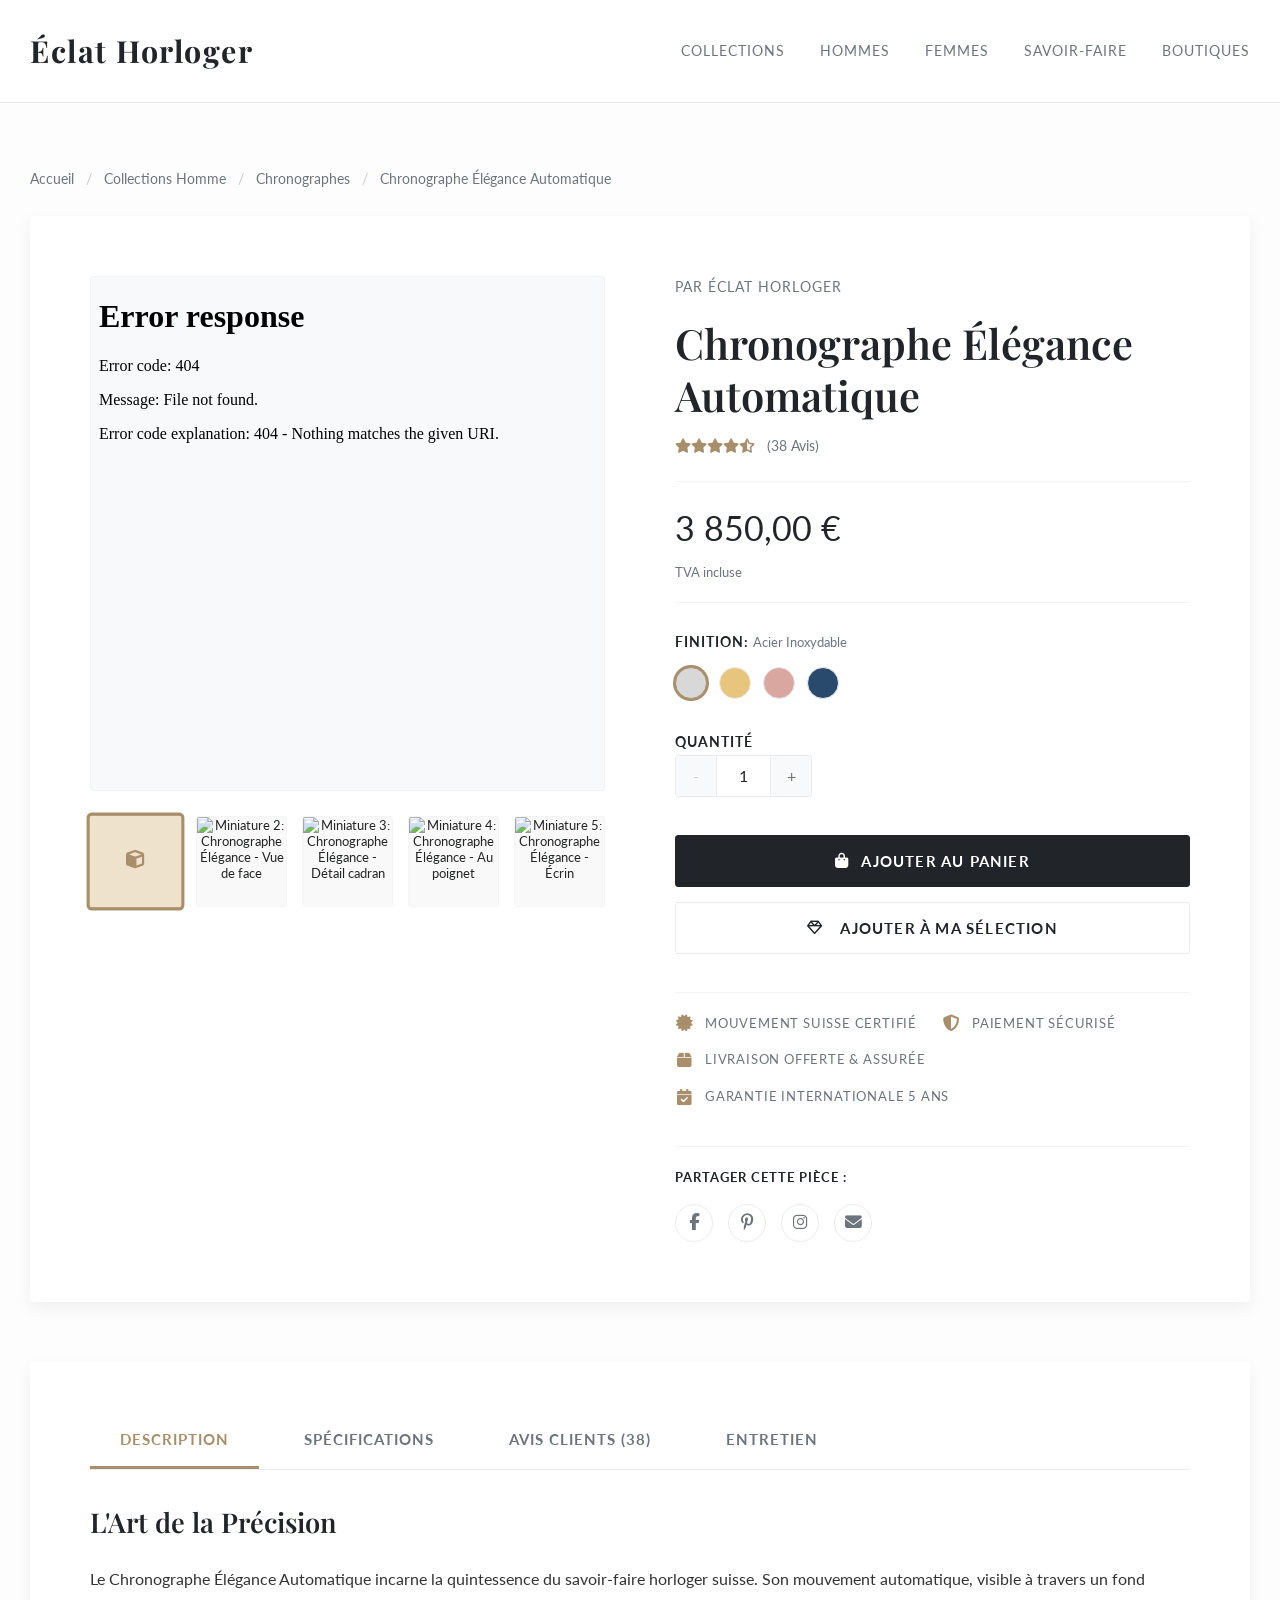
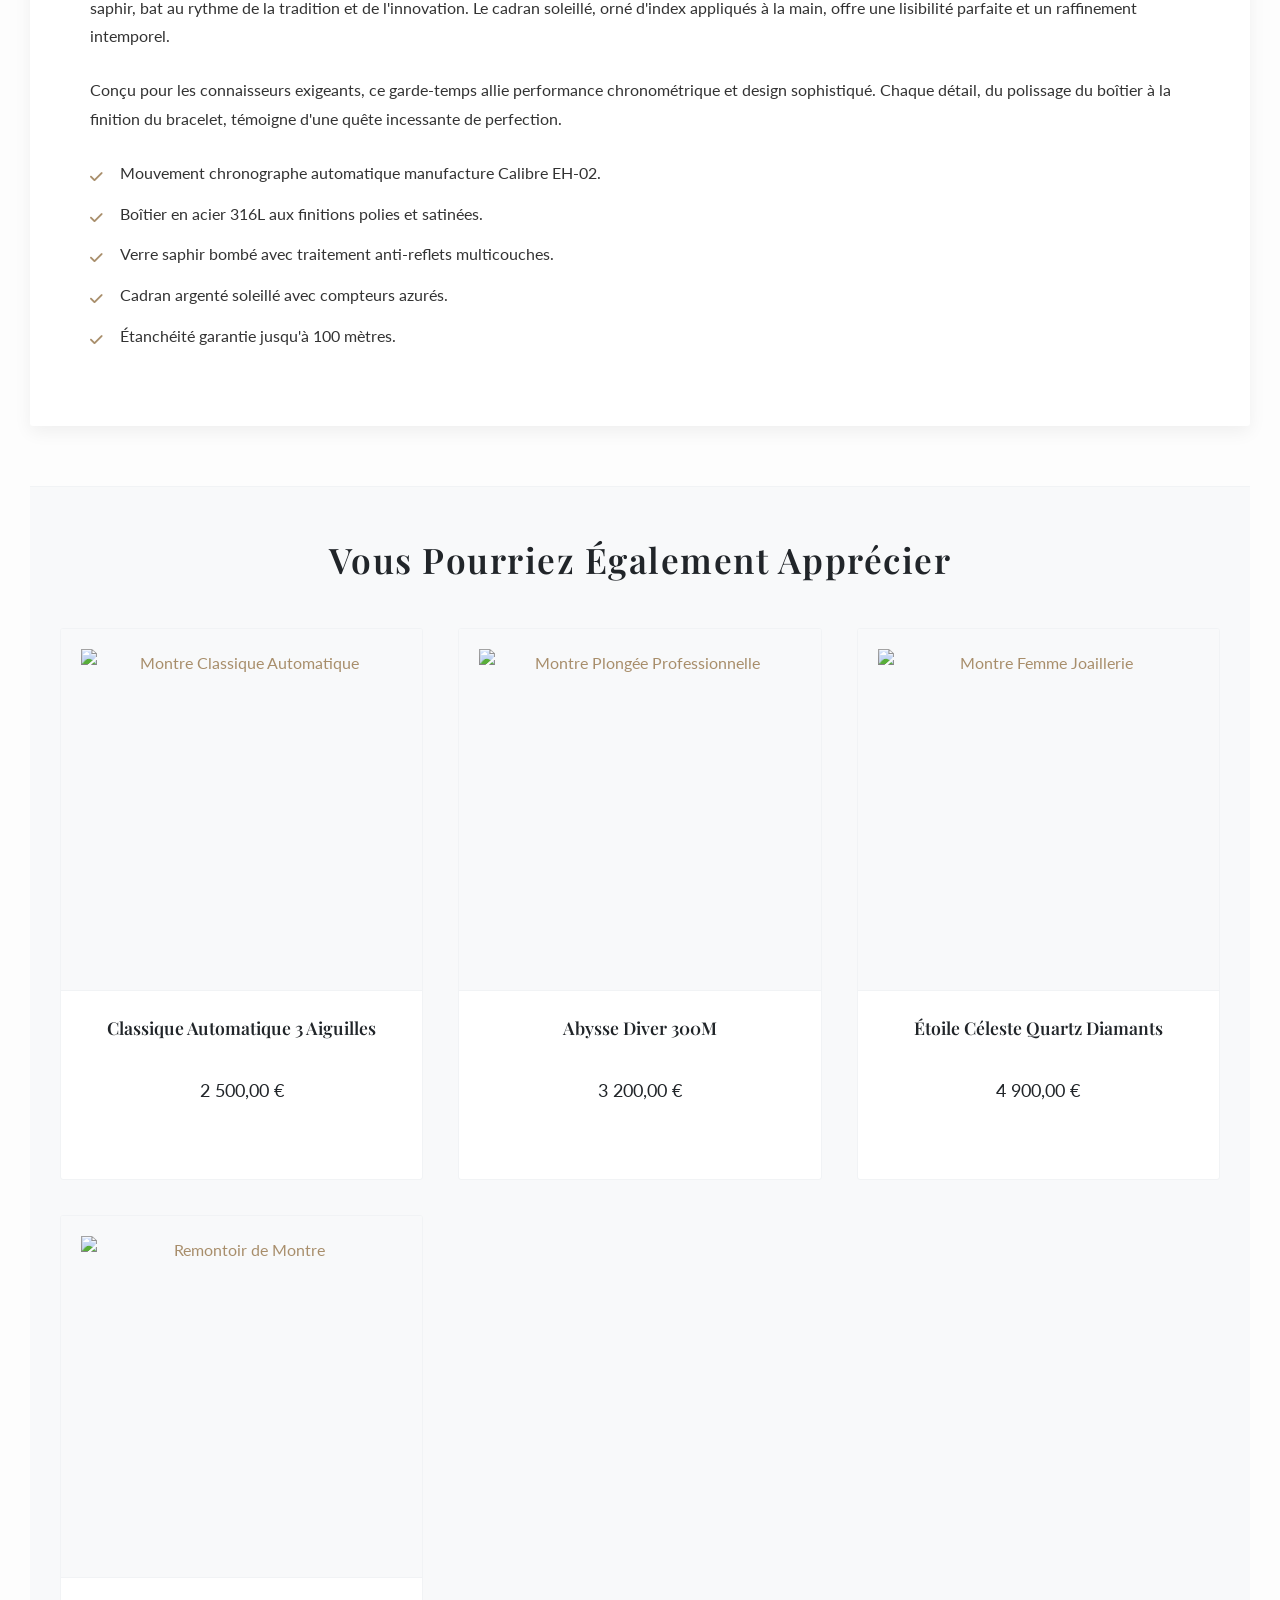
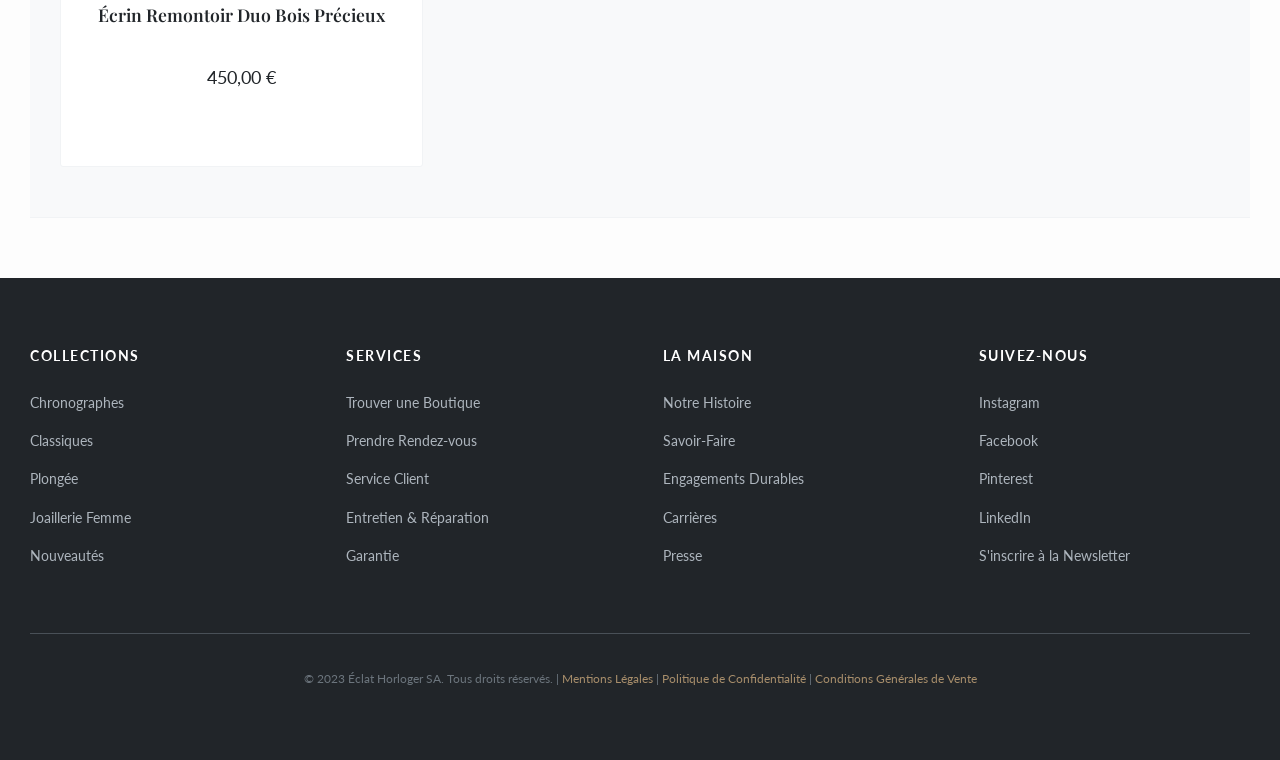
==== commit 5a5dac80: "Update index.html" ====
--- a/index.html
+++ b/index.html
@@ -9,7 +9,7 @@
     <link rel="preconnect" href="https://fonts.gstatic.com" crossorigin>
     <link href="https://fonts.googleapis.com/css2?family=Lato:wght@300;400;700&family=Playfair+Display:wght@400;500;600;700&display=swap" rel="stylesheet">
 
-    <!-- CSS Intégré (Identique à la version précédente, sauf si des ajustements mineurs sont nécessaires pour le loading indicator) -->
+    <!-- CSS Intégré -->
     <style>
         :root {
             --color-text: #333;
@@ -52,12 +52,45 @@
         }
 
         /* --- Header & Breadcrumbs --- */
-        .site-header { background-color: var(--color-surface); padding: 25px 0; border-bottom: 1px solid var(--color-border); margin-bottom: 40px; }
-        .site-header .container { display: flex; justify-content: space-between; align-items: center; }
-        .logo { font-family: var(--font-secondary); font-size: 1.9em; font-weight: 700; color: var(--color-dark); letter-spacing: 1.5px;}
-        .main-nav ul { list-style: none; display: flex; gap: 35px; }
-        .main-nav a { color: var(--color-text-muted); font-weight: 400; font-size: 0.9em; letter-spacing: 1px; text-transform: uppercase; transition: color var(--transition-speed) ease;}
-        .main-nav a:hover { color: var(--color-dark); }
+        .site-header {
+            background-color: var(--color-surface);
+            padding: 25px 0;
+            border-bottom: 1px solid var(--color-border);
+            margin-bottom: 40px;
+            position: relative; /* Added for mobile nav positioning */
+        }
+        .site-header .container {
+            display: flex;
+            justify-content: space-between;
+            align-items: center;
+        }
+        .logo {
+            font-family: var(--font-secondary);
+            font-size: 1.9em;
+            font-weight: 700;
+            color: var(--color-dark);
+            letter-spacing: 1.5px;
+        }
+        .main-nav ul {
+            list-style: none;
+            display: flex;
+            gap: 35px;
+            margin: 0; /* Ensure no default margin */
+            padding: 0; /* Ensure no default padding */
+        }
+        .main-nav a {
+            color: var(--color-text-muted);
+            font-weight: 400;
+            font-size: 0.9em;
+            letter-spacing: 1px;
+            text-transform: uppercase;
+            transition: color var(--transition-speed) ease;
+            display: block; /* Helps with alignment and padding */
+            padding: 5px 0; /* Adjust padding as needed */
+        }
+        .main-nav a:hover {
+            color: var(--color-dark);
+        }
 
         .breadcrumbs { padding: 25px 0; font-size: 0.85em; color: var(--color-text-muted); }
         .breadcrumbs ol { list-style: none; display: flex; flex-wrap: wrap; gap: 8px 12px; }
@@ -82,32 +115,11 @@
         .carousel-slide img { background-color: var(--color-surface-alt); }
 
         /* Loading indicator spécifique au splat */
-        .carousel-slide[data-type="splat"] .loading-indicator {
-            position: absolute; top: 50%; left: 50%; transform: translate(-50%, -50%);
-            background-color: rgba(0, 0, 0, 0.7); color: white; padding: 10px 20px;
-            border-radius: var(--border-radius); z-index: 5;
-            /* Changé : display none par défaut, géré par JS */
-            opacity: 0; display: none;
-            transition: opacity var(--transition-speed) ease;
-            font-size: 0.85em; font-weight: 400;
-            pointer-events: none; /* Ne pas interférer avec l'iframe */
-        }
-        /* Style quand visible (ajouté par JS) */
-        .carousel-slide[data-type="splat"] .loading-indicator.visible {
-             display: block;
-             opacity: 1;
-        }
-         /* Masqué quand l'iframe est chargé (classe ajoutée par JS sur l'iframe) */
-        .carousel-slide[data-type="splat"] iframe.loaded + .loading-indicator {
-             opacity: 0;
-             /* On peut laisser display block et juste jouer sur l'opacité */
-             /* Ou transitionner display : none après la fin de la transition d'opacité */
-             transition: opacity var(--transition-speed) ease, display 0s linear var(--transition-speed);
-             display: none;
-        }
-
-
-        /* Contrôles Carrousel (CSS corrigé précédemment) */
+        .carousel-slide[data-type="splat"] .loading-indicator { position: absolute; top: 50%; left: 50%; transform: translate(-50%, -50%); background-color: rgba(0, 0, 0, 0.7); color: white; padding: 10px 20px; border-radius: var(--border-radius); z-index: 5; opacity: 0; display: none; transition: opacity var(--transition-speed) ease; font-size: 0.85em; font-weight: 400; pointer-events: none; }
+        .carousel-slide[data-type="splat"] .loading-indicator.visible { display: block; opacity: 1; }
+        .carousel-slide[data-type="splat"] iframe.loaded + .loading-indicator { opacity: 0; transition: opacity var(--transition-speed) ease, display 0s linear var(--transition-speed); display: none; }
+
+        /* Contrôles Carrousel */
         .carousel-control { position: absolute; top: 50%; transform: translateY(-50%); background-color: rgba(255, 255, 255, 0.8); color: var(--color-dark); border: none; padding: 0; font-size: 16px; cursor: pointer; border-radius: 50%; width: 42px; height: 42px; display: flex; align-items: center; justify-content: center; z-index: 10; opacity: 0; pointer-events: none; transition: opacity var(--transition-speed) ease, background-color var(--transition-speed) ease, box-shadow var(--transition-speed) ease, transform var(--transition-speed) ease; box-shadow: var(--shadow-subtle); }
         .carousel:hover .carousel-control { opacity: 1; pointer-events: auto; }
         .carousel:hover .carousel-control:not(:disabled):hover { background-color: var(--color-surface); box-shadow: 0 4px 10px rgba(0,0,0,0.1); transform: translateY(-50%) scale(1.05); }
@@ -125,7 +137,7 @@
         .thumbnail-item[data-type="splat"].active { border-color: var(--color-primary); background-color: #efe2cc; box-shadow: 0 0 0 2px var(--color-primary); }
         .thumbnail-item[data-type="splat"] i { font-size: 1.8em; margin-bottom: 4px; display: block; color: var(--color-primary); }
 
-        /* --- Section Infos Produit (Espacement réduit) --- */
+        /* --- Section Infos Produit --- */
         .product-info { display: flex; flex-direction: column; gap: 18px; }
         .product-vendor { font-size: 0.85em; color: var(--color-text-muted); text-transform: uppercase; letter-spacing: 1px;}
         .product-vendor a { color: var(--color-text-muted); font-weight: 400; }
@@ -216,11 +228,190 @@
         .footer-column a:hover { color: #fff; }
         .footer-bottom { text-align: center; border-top: 1px solid #495057; padding-top: 35px; font-size: 0.85em; color: #6c757d;}
 
-        /* --- Responsive --- */
-        @media (max-width: 1200px) { .related-products-grid { grid-template-columns: repeat(auto-fit, minmax(250px, 1fr)); } }
-        @media (max-width: 1024px) { .product-page-grid { grid-template-columns: 1fr; gap: 50px; padding: 50px; } .product-title { font-size: 2.2em; } .product-price { font-size: 1.9em; } }
-        @media (max-width: 768px) { .container { padding: 0 20px; } .site-header { padding: 20px 0;} .site-header .container { flex-direction: column; gap: 20px; } .main-nav ul { gap: 25px; } .product-page-grid { padding: 35px; gap: 35px;} .product-title { font-size: 2em; } .product-price { font-size: 1.7em; } .action-button { padding: 15px 28px; font-size: 0.9em; } .carousel-control { width: 38px; height: 38px; font-size: 15px; } .carousel-control.prev { left: 15px; } .carousel-control.next { right: 15px; } .carousel-thumbnails { gap: 12px; grid-template-columns: repeat(auto-fill, minmax(65px, 1fr)); } .tabs-nav { gap: 10px; } .tab-button { font-size: 0.9em; padding: 15px 20px; } .product-details-section { padding: 40px 30px; } .related-products-grid { grid-template-columns: repeat(auto-fit, minmax(220px, 1fr)); gap: 25px; } .footer-grid { grid-template-columns: repeat(auto-fit, minmax(200px, 1fr)); gap: 35px; } }
-        @media (max-width: 480px) { .container { padding: 0 15px; } .logo { font-size: 1.7em; } .product-page-grid { padding: 25px; gap: 30px;} .product-title { font-size: 1.7em; } .product-price { font-size: 1.6em; } .swatch { width: 32px; height: 32px; } .quantity-selector button, .quantity-selector input { height: 36px; } .quantity-selector button { width: 36px; font-size: 0.9em;} .quantity-selector input { width: 50px; font-size: 0.9em;} .product-actions { gap: 15px; } .action-button { padding: 14px 22px; font-size: 0.85em; } .product-details-section { padding: 35px 20px; } .tab-button { padding: 12px 15px; letter-spacing: 0.8px;} .related-products-grid { grid-template-columns: 1fr 1fr; gap: 20px; } .related-product-card img { padding: 15px; } .related-product-info { padding: 20px 15px;} .related-product-title { font-size: 1em;} .related-product-price { font-size: 1.05em;} .footer-grid { grid-template-columns: 1fr; } }
+
+        /* --- Mobile Navigation (NEW) --- */
+        .mobile-nav-toggle {
+            display: none; /* Hidden by default on desktop */
+            background: none;
+            border: none;
+            color: var(--color-dark);
+            font-size: 1.8em; /* Larger tap target */
+            cursor: pointer;
+            padding: 5px;
+            z-index: 1000; /* Ensure it's above other header content */
+            line-height: 1;
+        }
+        .mobile-nav-toggle .close-icon { display: none; }
+
+        /* Styles when mobile menu is open (applied via JS by adding class 'nav-open' to header) */
+        .site-header.nav-open .mobile-nav-toggle .open-icon { display: none; }
+        .site-header.nav-open .mobile-nav-toggle .close-icon { display: block; }
+
+        .site-header.nav-open .main-nav {
+             display: block; /* Show the nav container */
+             position: absolute;
+             top: 100%; /* Position below the header */
+             left: 0;
+             right: 0;
+             background-color: var(--color-surface);
+             box-shadow: var(--shadow-soft);
+             border-top: 1px solid var(--color-border);
+             padding: 20px 0;
+             z-index: 999; /* Below toggle button but above page content */
+        }
+
+        .site-header.nav-open .main-nav ul {
+            flex-direction: column; /* Stack links vertically */
+            align-items: center; /* Center links */
+            gap: 15px; /* Space between links */
+            width: 100%;
+        }
+        .site-header.nav-open .main-nav li {
+            width: 100%;
+            text-align: center;
+        }
+        .site-header.nav-open .main-nav a {
+            display: block; /* Make link take full width */
+            padding: 10px 20px; /* Add padding for easier tapping */
+            font-size: 1em; /* Slightly larger font for mobile menu */
+            color: var(--color-dark); /* Make links darker for visibility */
+        }
+        .site-header.nav-open .main-nav a:hover {
+            background-color: var(--color-surface-alt);
+            color: var(--color-primary);
+        }
+
+
+        /* --- Responsive (REVISED) --- */
+
+        /* Tablet and Larger */
+        @media (min-width: 993px) {
+             .main-nav ul {
+                display: flex; /* Ensure flex is re-enabled */
+             }
+        }
+
+        /* Tablet Landscape & Smaller Desktops */
+        @media (max-width: 1200px) {
+            .container { max-width: 1140px; padding: 0 25px; } /* Adjust container slightly */
+            .related-products-grid { grid-template-columns: repeat(auto-fit, minmax(250px, 1fr)); }
+        }
+
+        /* Portrait Tablet & Below - Mobile Nav Trigger Point */
+        @media (max-width: 992px) {
+            .container { padding: 0 25px; } /* Consistent padding */
+            .site-header .container {
+                /* Keep flex row for logo and button alignment */
+                flex-direction: row;
+                justify-content: space-between; /* Logo left, button right */
+                align-items: center;
+                /* position: relative;  Already set on .site-header */
+            }
+            .logo { font-size: 1.7em; }
+
+            /* --- Mobile Nav Activation --- */
+            .mobile-nav-toggle {
+                display: block; /* Show the hamburger button */
+            }
+            .main-nav {
+                display: none; /* Hide the nav container by default */
+                /* Mobile positioning/styles handled by '.site-header.nav-open .main-nav' */
+            }
+            .main-nav ul {
+                /* Removed desktop gap/flex settings here, apply in '.nav-open ul' */
+                gap: 0;
+            }
+             /* --- End Mobile Nav Activation --- */
+
+            .product-page-grid {
+                grid-template-columns: 1fr; /* Stack image and info */
+                gap: 40px;
+                padding: 40px;
+            }
+            .product-title { font-size: 2.3em; }
+            .product-price { font-size: 2em; }
+
+            .tabs-nav { overflow-x: auto; white-space: nowrap; padding-bottom: 5px; /* Add scroll for tabs if they overflow */ }
+            .tab-button { flex-shrink: 0; } /* Prevent buttons shrinking */
+
+            .footer-grid { grid-template-columns: repeat(auto-fit, minmax(220px, 1fr)); gap: 40px; }
+        }
+
+        /* Mobile Landscape & Portrait */
+        @media (max-width: 767px) { /* Adjusted from 768 */
+            .container { padding: 0 20px; }
+            .site-header { padding: 20px 0; margin-bottom: 30px; }
+            .logo { font-size: 1.6em; }
+            .mobile-nav-toggle { font-size: 1.6em; }
+
+            .breadcrumbs { padding: 20px 0; font-size: 0.8em; }
+
+            .product-page-grid { padding: 30px; gap: 30px; }
+            .product-title { font-size: 2em; }
+            .product-price { font-size: 1.8em; }
+
+            .product-info { gap: 15px; } /* Reduce gap in info section */
+            .product-actions { gap: 12px; }
+            .action-button { padding: 15px 25px; font-size: 0.9em; }
+
+            .carousel-control { width: 38px; height: 38px; font-size: 14px; }
+            .carousel-control.prev { left: 15px; }
+            .carousel-control.next { right: 15px; }
+            .carousel-thumbnails { gap: 10px; grid-template-columns: repeat(auto-fill, minmax(60px, 1fr)); }
+
+            .product-details-section { padding: 35px 25px; margin-bottom: 40px; }
+            .tabs-nav { margin-bottom: 25px; }
+            .tab-button { padding: 14px 18px; font-size: 0.85em; }
+
+            .related-products-section { padding: 40px 0; margin-bottom: 40px; }
+            .related-products-section h2 { font-size: 1.8em; margin-bottom: 35px; }
+            .related-products-grid { grid-template-columns: 1fr 1fr; gap: 20px; } /* Keep 2 columns even on small screens */
+
+            .site-footer { padding: 50px 0; margin-top: 40px; }
+            .footer-grid { grid-template-columns: 1fr 1fr; gap: 30px; } /* Two columns for footer */
+            .footer-bottom { padding-top: 30px; font-size: 0.8em; }
+        }
+
+        /* Small Mobile Portrait */
+        @media (max-width: 480px) {
+            .container { padding: 0 15px; }
+            .logo { font-size: 1.4em; }
+            .mobile-nav-toggle { font-size: 1.5em; }
+
+            .product-page-grid { padding: 20px; gap: 25px; }
+            .product-title { font-size: 1.7em; }
+            .product-price { font-size: 1.6em; }
+            .product-price-wrapper { padding: 15px 0; }
+
+            .variant-label { font-size: 0.8em; }
+            .swatch { width: 30px; height: 30px; gap: 10px; }
+            .quantity-selector button, .quantity-selector input[type="number"] { height: 36px; }
+            .quantity-selector button { width: 36px; font-size: 0.9em;}
+            .quantity-selector input[type="number"] { width: 45px; font-size: 0.9em;}
+
+            .action-button { padding: 13px 20px; font-size: 0.8em; letter-spacing: 1px; }
+            .trust-info { gap: 10px 15px; font-size: 0.75em; }
+            .social-links a { width: 34px; height: 34px; font-size: 1em; }
+
+            .product-details-section { padding: 30px 15px; }
+            .tab-button { padding: 12px 12px; letter-spacing: 0.5px; font-size: 0.8em; }
+            .tab-content h3 { font-size: 1.4em; margin-bottom: 15px;}
+            .tab-content p, .tab-content ul { margin-bottom: 15px; font-size: 0.95em; line-height: 1.7; }
+            .tab-content li { padding-left: 25px; margin-bottom: 10px; }
+            .tab-content li::before { top: 4px; }
+
+            .related-products-section h2 { font-size: 1.6em; margin-bottom: 30px; }
+            .related-products-grid { gap: 15px; }
+            .related-product-card .image-container { padding: 15px; }
+            .related-product-info { padding: 15px 10px;}
+            .related-product-title { font-size: 0.95em; height: auto; margin-bottom: 8px; } /* Allow title to wrap */
+            .related-product-price { font-size: 1em; margin-bottom: 10px; }
+            .view-details-link { font-size: 0.75em; }
+
+            .footer-grid { grid-template-columns: 1fr; } /* Single column footer on smallest screens */
+            .footer-column h4 { margin-bottom: 15px; }
+            .footer-column li { margin-bottom: 10px; }
+        }
 
     </style>
     <!-- Fin CSS Intégré -->
@@ -231,7 +422,15 @@
     <header class="site-header">
         <div class="container">
             <a href="#" class="logo">Éclat Horloger</a>
-            <nav class="main-nav">
+
+            <!-- Hamburger Menu Button (Added) -->
+            <button class="mobile-nav-toggle" aria-controls="main-navigation" aria-expanded="false">
+                <span class="visually-hidden">Menu</span>
+                <i class="fas fa-bars open-icon" aria-hidden="true"></i>
+                <i class="fas fa-times close-icon" aria-hidden="true"></i>
+            </button>
+
+            <nav class="main-nav" id="main-navigation">
                 <ul>
                     <li><a href="#">Collections</a></li>
                     <li><a href="#">Hommes</a></li>
@@ -261,28 +460,27 @@
             <section class="product-media" aria-label="Galerie Média du Produit">
                 <div class="carousel">
                     <div class="carousel-slides">
-                        <!-- Slide 1: splat.html (Pointer vers le fichier par défaut) -->
+                        <!-- Slide 1: splat.html -->
                         <div class="carousel-slide active" data-type="splat" role="tabpanel" id="slide-splat">
                             <iframe id="splat-viewer"
-                                    src="splat_acier_inoxydable.html" <!-- MISE A JOUR : src initiale -->
+                                    src="splat_acier_inoxydable.html"
                                     title="Vue 3D Interactive de la Montre"
                                     frameborder="0"></iframe>
-                            <!-- Le loading indicator est toujours là -->
                             <div class="loading-indicator" aria-live="polite">Chargement Vue 3D...</div>
                         </div>
-                        <!-- Slide 2: Image Placeholder (Montre) -->
+                        <!-- Slide 2: Image Placeholder -->
                         <div class="carousel-slide" data-type="image" role="tabpanel" id="slide-1">
                             <img src="https://picsum.photos/800/800?random=1&category=timepiece" alt="Chronographe Élégance - Vue de face" loading="lazy">
                         </div>
-                        <!-- Slide 3: Image Placeholder (Détail) -->
+                        <!-- Slide 3: Image Placeholder -->
                         <div class="carousel-slide" data-type="image" role="tabpanel" id="slide-2">
                             <img src="https://picsum.photos/800/800?random=2&category=detail" alt="Chronographe Élégance - Détail cadran" loading="lazy">
                         </div>
-                        <!-- Slide 4: Image Placeholder (Porté) -->
+                        <!-- Slide 4: Image Placeholder -->
                         <div class="carousel-slide" data-type="image" role="tabpanel" id="slide-3">
                             <img src="https://picsum.photos/800/800?random=3&category=luxury" alt="Chronographe Élégance - Au poignet" loading="lazy">
                         </div>
-                        <!-- Slide 5: Image Placeholder (Boîte) -->
+                        <!-- Slide 5: Image Placeholder -->
                         <div class="carousel-slide" data-type="image" role="tabpanel" id="slide-4">
                             <img src="https://picsum.photos/800/800?random=4&category=packaging" alt="Chronographe Élégance - Écrin" loading="lazy">
                         </div>
@@ -297,7 +495,7 @@
                 </div>
             </section>
 
-            <!-- Section Infos Produit (Simplifiée et resserrée) -->
+            <!-- Section Infos Produit -->
             <section class="product-info" aria-labelledby="product-title">
                  <div class="product-vendor">Par <a href="#">Éclat Horloger</a></div>
                 <h1 id="product-title" class="product-title">Chronographe Élégance Automatique</h1>
@@ -315,7 +513,6 @@
                 </div>
 
                 <div class="product-variants">
-                    <!-- Variante Boîtier/Cadran (Couleur) SEULEMENT -->
                     <div class="variant-group">
                         <label class="variant-label" id="color-label">Finition: <span class="selected-value selected-color">Acier Inoxydable</span></label>
                         <div class="color-swatches" role="radiogroup" aria-labelledby="color-label">
@@ -325,7 +522,6 @@
                             <button class="swatch" data-value="Cadran Bleu" style="--swatch-color: #2a4a6d;" aria-label="Sélectionner Cadran Bleu" role="radio" aria-checked="false"><span class="visually-hidden">Cadran Bleu</span></button>
                         </div>
                     </div>
-                    <!-- Le bloc pour le choix du bracelet a été supprimé -->
                 </div>
 
                  <div class="product-quantity">
@@ -407,7 +603,7 @@
         </div>
     </footer>
 
-    <!-- JavaScript Intégré -->
+    <!-- JavaScript Intégré (avec ajout mobile nav) -->
     <script>
         document.addEventListener('DOMContentLoaded', () => {
             // --- Logique Carrousel ---
@@ -417,76 +613,68 @@
                 const slides = slidesContainer ? Array.from(slidesContainer.querySelectorAll('.carousel-slide')) : [];
                 const prevButton = carousel.querySelector('.carousel-control.prev');
                 const nextButton = carousel.querySelector('.carousel-control.next');
-                const thumbnailsContainer = carousel.querySelector('.carousel-thumbnails');
-                const splatIframe = document.getElementById('splat-viewer'); // Référence à l'iframe
+                const thumbnailsContainer = document.querySelector('.carousel-thumbnails'); // Changed selector
+                const splatIframe = document.getElementById('splat-viewer');
                 const splatSlide = carousel.querySelector('.carousel-slide[data-type="splat"]');
-                // Récupérer l'indicateur DEPUIS le slide splat
                 const splatLoadingIndicator = splatSlide ? splatSlide.querySelector('.loading-indicator') : null;
 
                 let currentIndex = 0;
                 let thumbnails = [];
 
-                // Gestionnaire pour quand l'iframe (nouveau splat) est chargé
                 if (splatIframe) {
                     splatIframe.addEventListener('load', () => {
-                        splatIframe.classList.add('loaded'); // Ajoute la classe pour masquer via CSS
+                        splatIframe.classList.add('loaded');
                         console.log("Nouveau Splat HTML chargé:", splatIframe.src);
-                        // Masquer explicitement au cas où le CSS prend du temps
                         if (splatLoadingIndicator) {
                             splatLoadingIndicator.classList.remove('visible');
                         }
                     });
-                    // Gestionnaire d'erreur si le fichier splat n'est pas trouvé
                     splatIframe.addEventListener('error', () => {
                         console.error("Erreur: Impossible de charger", splatIframe.src);
-                        splatIframe.classList.remove('loaded'); // S'assurer qu'il n'est pas marqué comme chargé
+                        splatIframe.classList.remove('loaded');
                         if (splatLoadingIndicator) {
                             splatLoadingIndicator.textContent = "Erreur chargement 3D";
-                            splatLoadingIndicator.classList.add('visible'); // Garder visible si erreur
+                            splatLoadingIndicator.classList.add('visible');
                         }
                     });
                 }
 
-                // Créer Miniatures (inchangé)
-                 function createThumbnails() { /* ... code inchangé ... */
-                    if (!thumbnailsContainer) return;
-                    thumbnailsContainer.innerHTML = ''; thumbnails = [];
-                    slides.forEach((slide, index) => {
-                        const thumb = document.createElement('button');
-                        thumb.classList.add('thumbnail-item'); thumb.dataset.index = index;
-                        thumb.setAttribute('role', 'tab'); thumb.setAttribute('aria-controls', slide.id); thumb.setAttribute('aria-selected', index === 0 ? 'true' : 'false');
-                        const slideType = slide.dataset.type; thumb.dataset.type = slideType;
-                        if (slideType === 'splat') {
-                            thumb.innerHTML = '<span class="visually-hidden">Vue 3D</span><i class="fa-solid fa-cube"></i>';
-                            thumb.setAttribute('aria-label', 'Sélectionner Vue 3D');
-                        } else {
-                            const img = slide.querySelector('img');
-                            if (img) {
-                                const thumbImg = document.createElement('img'); let thumbSrc = img.src;
-                                if (thumbSrc.includes('picsum.photos')) { const baseUrl = thumbSrc.split('?')[0]; thumbSrc = `${baseUrl.replace('/800/800', '/100/100')}?random=thumb${index}`; }
-                                thumbImg.src = thumbSrc; thumbImg.alt = `Miniature ${index + 1}: ${img.alt || 'Image produit'}`; thumbImg.loading = 'lazy';
-                                thumb.appendChild(thumbImg); thumb.setAttribute('aria-label', `Sélectionner image ${index}`);
-                            }
-                        }
-                        thumb.addEventListener('click', () => goToSlide(index)); thumbnailsContainer.appendChild(thumb); thumbnails.push(thumb);
-                    });
+                function createThumbnails() {
+                   if (!thumbnailsContainer) return;
+                   thumbnailsContainer.innerHTML = ''; thumbnails = [];
+                   slides.forEach((slide, index) => {
+                       const thumb = document.createElement('button');
+                       thumb.classList.add('thumbnail-item'); thumb.dataset.index = index;
+                       thumb.setAttribute('role', 'tab'); thumb.setAttribute('aria-controls', slide.id); thumb.setAttribute('aria-selected', index === 0 ? 'true' : 'false');
+                       const slideType = slide.dataset.type; thumb.dataset.type = slideType;
+                       if (slideType === 'splat') {
+                           thumb.innerHTML = '<span class="visually-hidden">Vue 3D</span><i class="fa-solid fa-cube"></i>';
+                           thumb.setAttribute('aria-label', 'Sélectionner Vue 3D');
+                       } else {
+                           const img = slide.querySelector('img');
+                           if (img) {
+                               const thumbImg = document.createElement('img'); let thumbSrc = img.src;
+                               if (thumbSrc.includes('picsum.photos')) { const baseUrl = thumbSrc.split('?')[0]; thumbSrc = `${baseUrl.replace('/800/800', '/100/100')}?random=thumb${index}`; }
+                               thumbImg.src = thumbSrc; thumbImg.alt = `Miniature ${index + 1}: ${img.alt || 'Image produit'}`; thumbImg.loading = 'lazy';
+                               thumb.appendChild(thumbImg); thumb.setAttribute('aria-label', `Sélectionner image ${index}`);
+                           }
+                       }
+                       thumb.addEventListener('click', () => goToSlide(index)); thumbnailsContainer.appendChild(thumb); thumbnails.push(thumb);
+                   });
                 }
 
-                // Mettre à jour état Carrousel (inchangé)
-                function updateCarousel() { /* ... code inchangé ... */
+                function updateCarousel() {
                     slides.forEach((slide, index) => { const isActive = index === currentIndex; slide.classList.toggle('active', isActive); slide.setAttribute('aria-hidden', !isActive); });
                     thumbnails.forEach((thumb, index) => { const isActive = index === currentIndex; thumb.classList.toggle('active', isActive); thumb.setAttribute('aria-selected', isActive); thumb.setAttribute('tabindex', isActive ? '0' : '-1'); });
                     if(prevButton) prevButton.disabled = currentIndex === 0; if(nextButton) nextButton.disabled = currentIndex === slides.length - 1;
                     slides.forEach((slide, index) => { if(slide.dataset.type === 'splat') { const iframe = slide.querySelector('iframe'); if (iframe?.contentWindow) { try { const message = index === currentIndex ? 'play' : 'pause'; /* iframe.contentWindow.postMessage(message, '*'); */ } catch (e) {} } } });
                 }
 
-                // Aller à la slide (inchangé)
                 function goToSlide(index) { if (index < 0 || index >= slides.length) return; currentIndex = index; updateCarousel(); }
                 if(prevButton) prevButton.addEventListener('click', () => goToSlide(currentIndex - 1));
                 if(nextButton) nextButton.addEventListener('click', () => goToSlide(currentIndex + 1));
 
-                // Nav clavier miniatures (inchangé)
-                thumbnailsContainer?.addEventListener('keydown', (e) => { /* ... code inchangé ... */
+                thumbnailsContainer?.addEventListener('keydown', (e) => {
                     let newIndex = currentIndex;
                     if (['ArrowRight', 'ArrowDown'].includes(e.key)) { newIndex = (currentIndex + 1) % slides.length; }
                     else if (['ArrowLeft', 'ArrowUp'].includes(e.key)) { newIndex = (currentIndex - 1 + slides.length) % slides.length; }
@@ -495,8 +683,7 @@
                     e.preventDefault(); goToSlide(newIndex); thumbnails[newIndex].focus();
                 });
 
-                // Initialisation Carrousel (inchangé)
-                if (slides.length > 0) { slides.forEach((slide, index) => slide.id = `slide-${slide.dataset.type === 'splat' ? 'splat' : index}`); createThumbnails(); updateCarousel(); }
+                if (slides.length > 0) { slides.forEach((slide, index) => slide.id = `slide-${slide.dataset.type === 'splat' ? 'splat' : index+1}`); createThumbnails(); updateCarousel(); } // Corrected slide id generation slightly
                 else { if(carousel) carousel.style.display = 'none'; }
             } // Fin if (carousel)
 
@@ -508,49 +695,36 @@
             }
 
 
-            // --- Logique Sélection Variantes (MODIFIÉE pour splat dynamique) ---
+            // --- Logique Sélection Variantes ---
             function setupVariantSelection(containerSelector, itemSelector, selectedDisplaySelector, attributeName) {
                 const container = document.querySelector(containerSelector);
                 const display = document.querySelector(selectedDisplaySelector);
-                if (!container) return; // Ne pas bloquer si un sélecteur n'existe pas
+                if (!container) return;
                 const items = container.querySelectorAll(itemSelector);
 
                 items.forEach(item => {
                     item.addEventListener('click', () => {
-                        // 1. Vérifier si déjà actif
-                        if (item.classList.contains('active')) {
-                            return; // Ne rien faire si on clique sur l'élément déjà actif
-                        }
-
-                        // 2. Mettre à jour l'UI (commun à toutes les variantes)
+                        if (item.classList.contains('active')) return;
                         items.forEach(i => { i.classList.remove('active'); i.setAttribute('aria-checked', 'false'); });
                         item.classList.add('active'); item.setAttribute('aria-checked', 'true');
                         const selectedValue = item.dataset.value;
-                        if (display) display.textContent = selectedValue; // Mettre à jour le texte si le span existe
+                        if (display) display.textContent = selectedValue;
                         console.log(`${attributeName} sélectionné:`, selectedValue);
 
-                        // 3. Logique spécifique pour les pastilles de couleur (swatch)
                         if (item.classList.contains('swatch')) {
                             const splatIframe = document.getElementById('splat-viewer');
-                             // Récupérer l'indicateur DANS le scope où on en a besoin
-                             const splatLoadingIndicator = splatIframe?.closest('.carousel-slide[data-type="splat"]')?.querySelector('.loading-indicator');
+                            const splatLoadingIndicator = splatIframe?.closest('.carousel-slide[data-type="splat"]')?.querySelector('.loading-indicator');
 
                             if (splatIframe && selectedValue) {
                                 const newFilenamePart = formatColorToFilename(selectedValue);
                                 const newSplatSrc = `splat_${newFilenamePart}.html`;
-
-                                // Vérifier si la source va réellement changer
                                 if (splatIframe.getAttribute('src') !== newSplatSrc) {
                                     console.log("Changement du splat vers:", newSplatSrc);
-
-                                    // Afficher le loader AVANT de changer la source
-                                    splatIframe.classList.remove('loaded'); // Retirer 'loaded' pour le CSS
+                                    splatIframe.classList.remove('loaded');
                                     if (splatLoadingIndicator) {
-                                        splatLoadingIndicator.textContent = "Chargement Vue 3D..."; // Reset text
-                                        splatLoadingIndicator.classList.add('visible'); // Rendre visible
+                                        splatLoadingIndicator.textContent = "Chargement Vue 3D...";
+                                        splatLoadingIndicator.classList.add('visible');
                                     }
-
-                                    // Changer la source de l'iframe pour charger le nouveau fichier
                                     splatIframe.setAttribute('src', newSplatSrc);
                                 }
                             }
@@ -558,12 +732,11 @@
                     });
                 });
             }
-            // Appel seulement pour la couleur
             setupVariantSelection('.color-swatches', '.swatch', '.selected-color', 'Finition');
 
-            // --- Logique Sélecteur Quantité (Identique) ---
+            // --- Logique Sélecteur Quantité ---
             const quantityInput = document.getElementById('quantity'); const downButton = document.querySelector('.quantity-down'); const upButton = document.querySelector('.quantity-up');
-            if (quantityInput && downButton && upButton) { /* ... code quantité inchangé ... */
+            if (quantityInput && downButton && upButton) {
                 const min = parseInt(quantityInput.min, 10); const max = parseInt(quantityInput.max, 10);
                 const updateQtyButtons = () => { const val = parseInt(quantityInput.value, 10); downButton.disabled = val <= min; upButton.disabled = val >= max; };
                 downButton.addEventListener('click', () => { let val = parseInt(quantityInput.value, 10); if (val > min) quantityInput.value = val - 1; updateQtyButtons(); });
@@ -572,9 +745,9 @@
                 updateQtyButtons();
              }
 
-            // --- Logique Onglets (Identique) ---
+            // --- Logique Onglets ---
             const tabButtons = document.querySelectorAll('.tab-button'); const tabContents = document.querySelectorAll('.tab-content');
-            tabButtons.forEach(button => { /* ... code onglets inchangé ... */
+            tabButtons.forEach(button => {
                 button.addEventListener('click', () => {
                     tabButtons.forEach(btn => { btn.classList.remove('active'); btn.setAttribute('aria-selected', 'false'); btn.setAttribute('tabindex', '-1'); });
                     tabContents.forEach(content => { content.classList.remove('active'); content.setAttribute('aria-hidden', 'true'); });
@@ -585,7 +758,7 @@
                 if (!button.classList.contains('active')) button.setAttribute('tabindex', '-1');
             });
             const tabsNav = document.querySelector('.tabs-nav');
-            if (tabsNav) { /* ... code nav clavier onglets inchangé ... */
+            if (tabsNav) {
                  tabsNav.addEventListener('keydown', (e) => {
                     const currentTab = document.activeElement; if (!currentTab?.matches('.tab-button')) return;
                     let currentIndex = Array.from(tabButtons).indexOf(currentTab), newIndex = currentIndex;
@@ -595,6 +768,27 @@
                  });
             }
 
+            // --- !! NOUVEAU : Logique Menu Mobile !! ---
+            const mobileNavToggle = document.querySelector('.mobile-nav-toggle');
+            const siteHeader = document.querySelector('.site-header');
+            const mainNav = document.getElementById('main-navigation'); // Use ID added in HTML
+
+            if (mobileNavToggle && siteHeader && mainNav) {
+                mobileNavToggle.addEventListener('click', () => {
+                    const isExpanded = mobileNavToggle.getAttribute('aria-expanded') === 'true';
+                    mobileNavToggle.setAttribute('aria-expanded', !isExpanded);
+                    siteHeader.classList.toggle('nav-open');
+
+                    // Optional: Add logic here to trap focus or handle clicks outside
+                });
+
+                // Ensure aria-controls is set (redundant if hardcoded in HTML but safe)
+                 if(!mobileNavToggle.hasAttribute('aria-controls')) {
+                     mobileNavToggle.setAttribute('aria-controls', 'main-navigation');
+                 }
+            }
+            // --- Fin Logique Menu Mobile ---
+
         }); // Fin DOMContentLoaded
     </script>
     <!-- Fin JavaScript Intégré -->
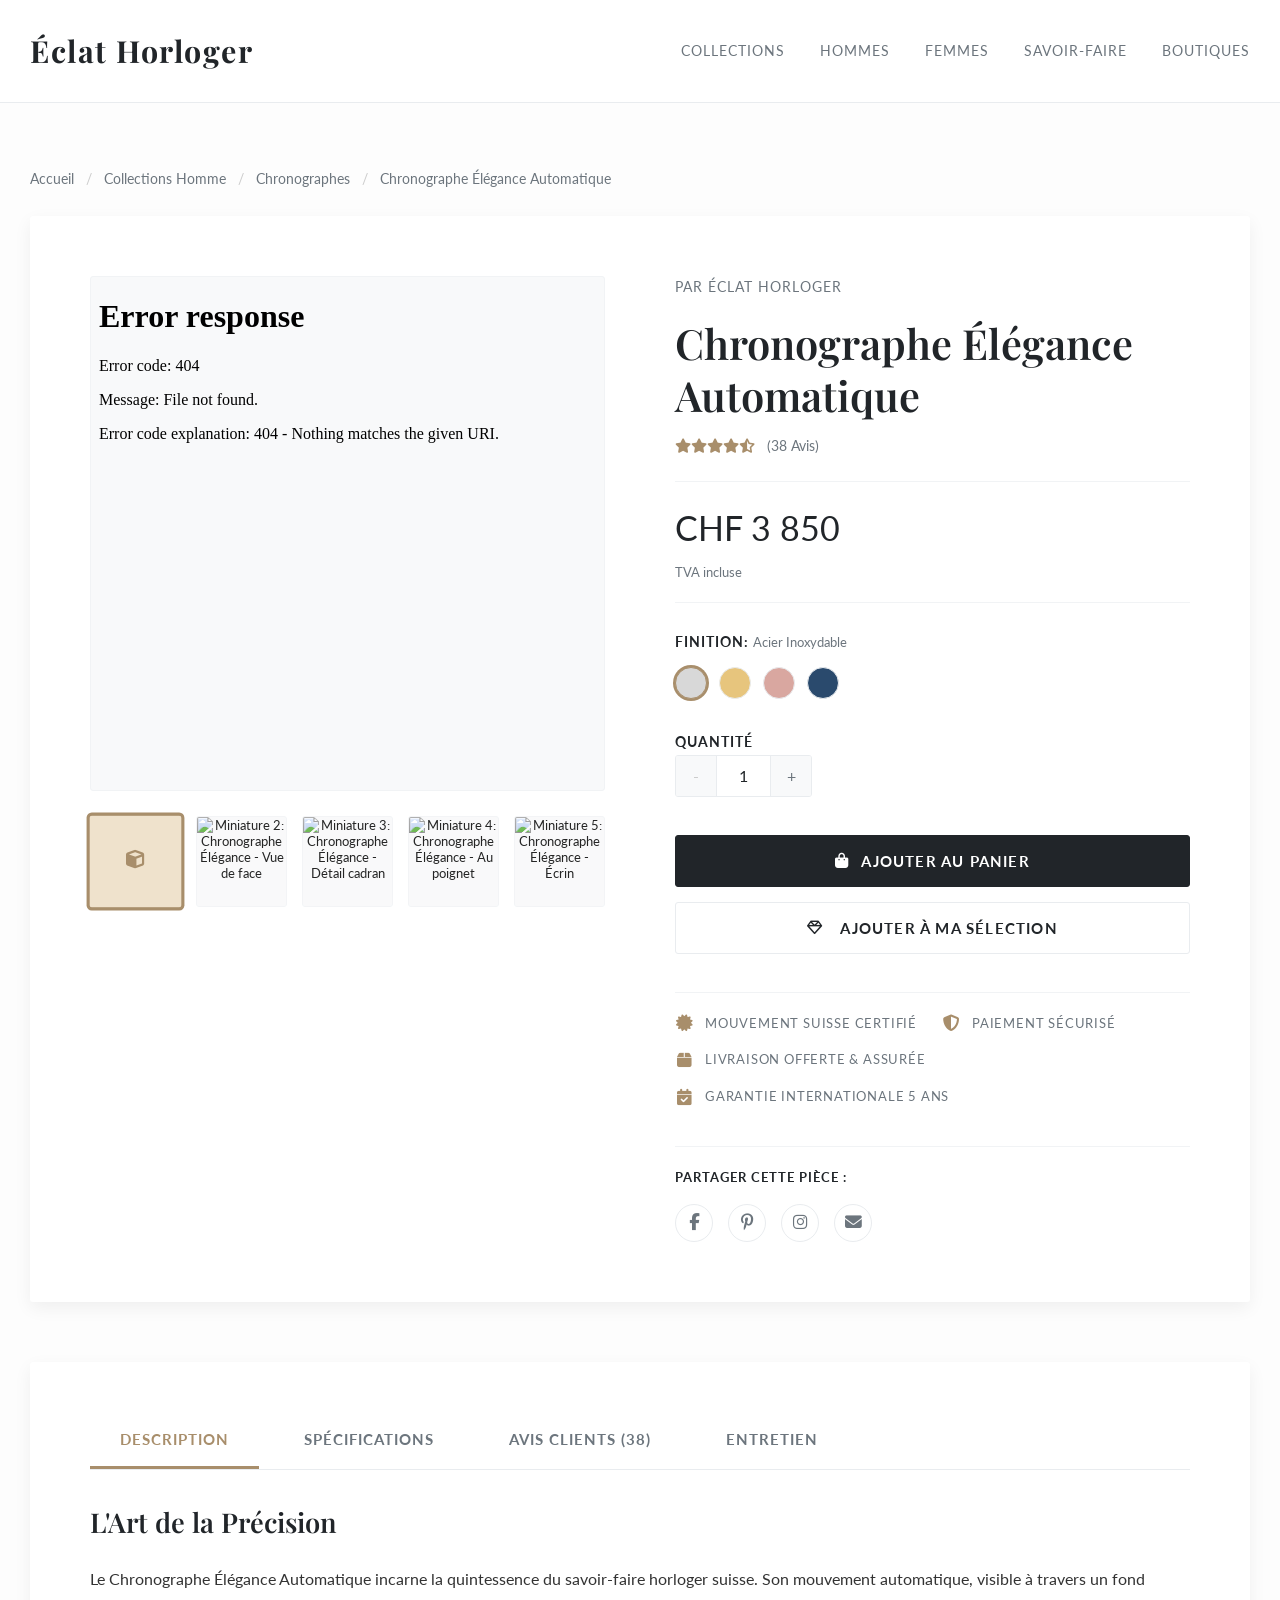
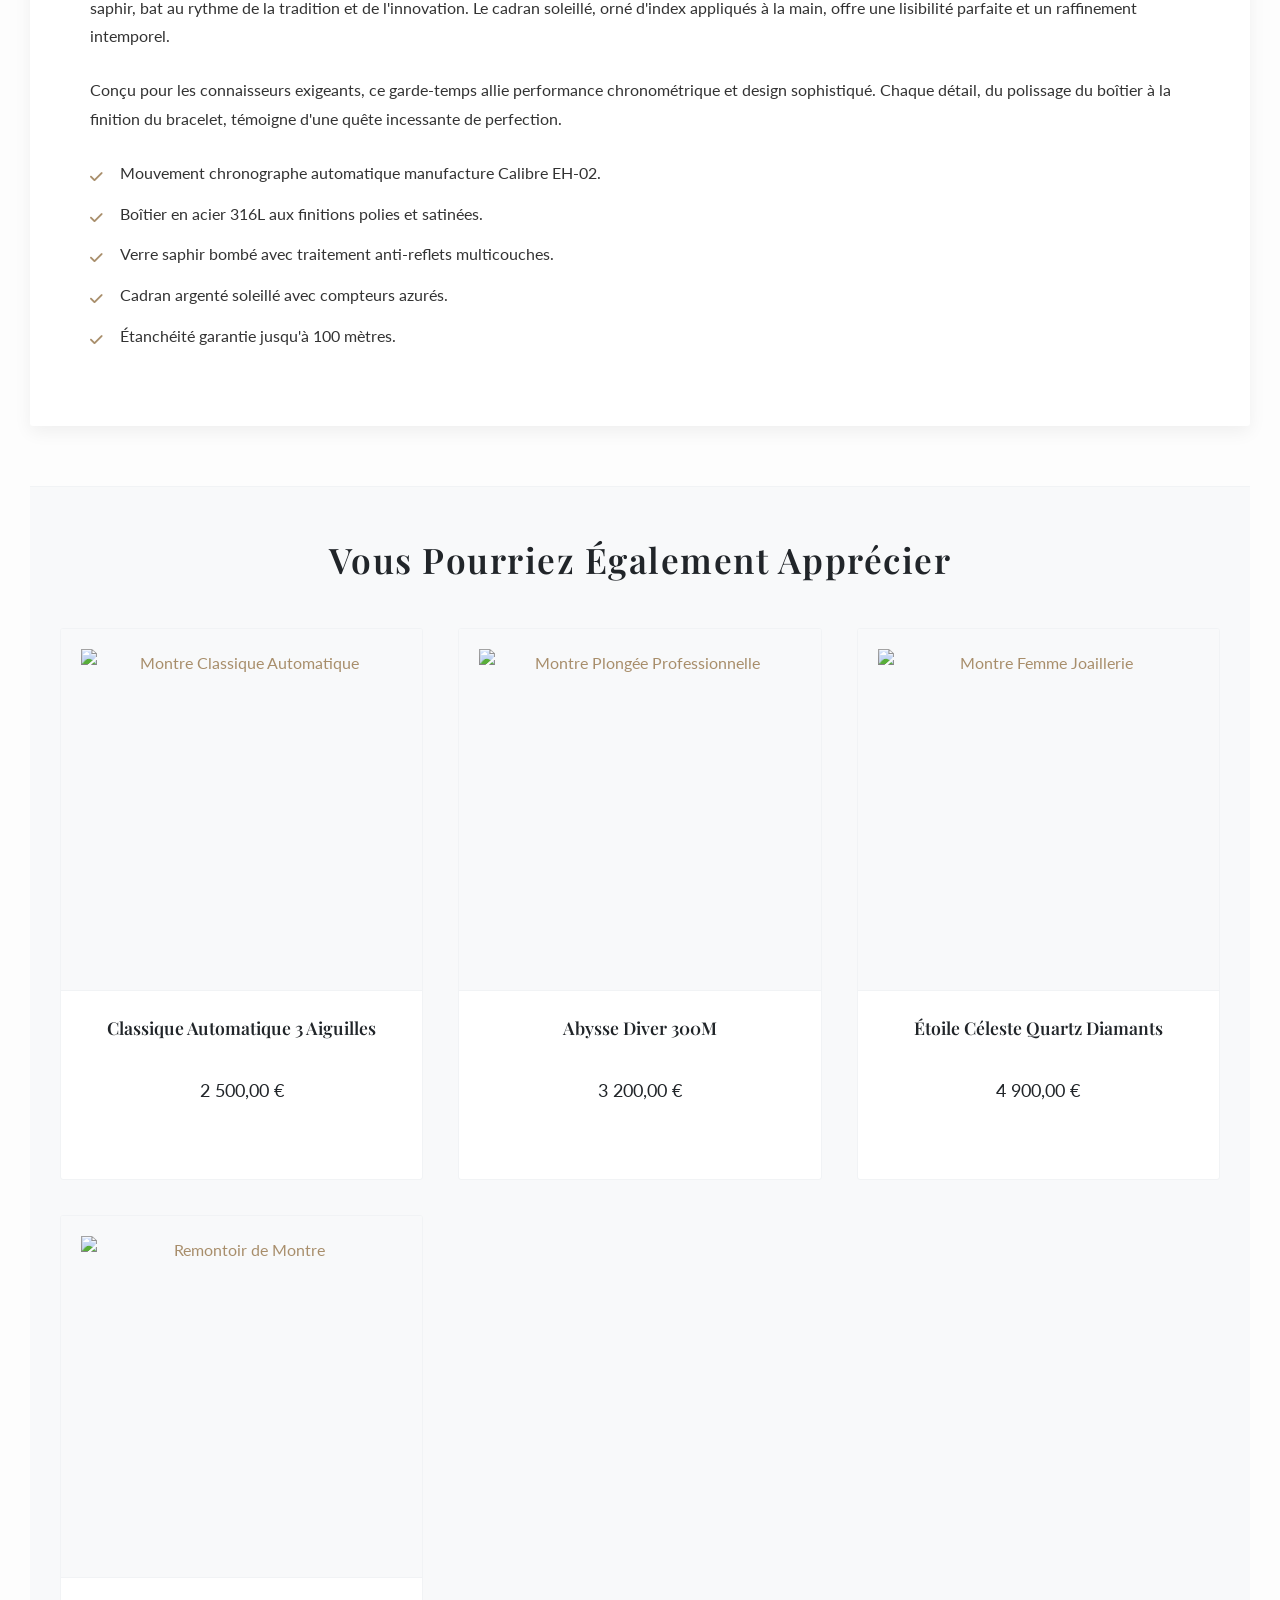
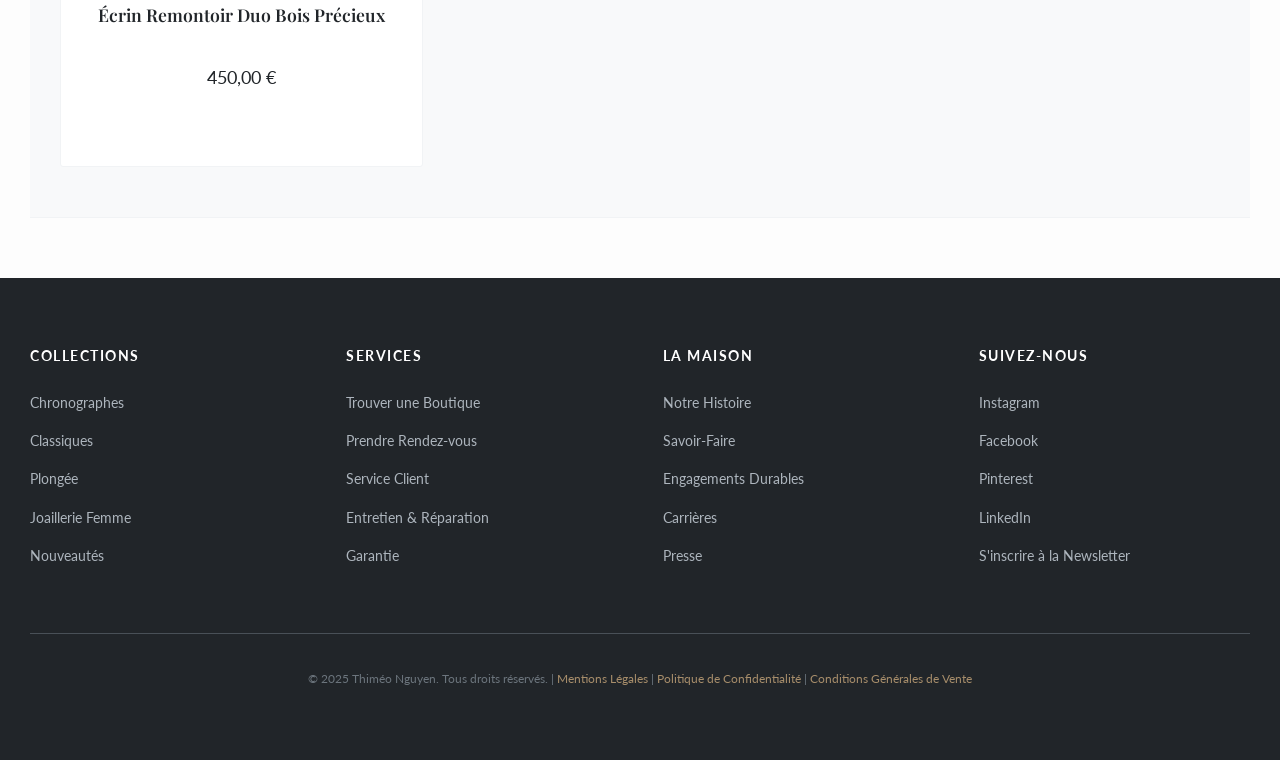
==== commit 47c44850: "Add files via upload" ====
--- a/index.html
+++ b/index.html
@@ -8,413 +8,8 @@
     <link rel="preconnect" href="https://fonts.googleapis.com">
     <link rel="preconnect" href="https://fonts.gstatic.com" crossorigin>
     <link href="https://fonts.googleapis.com/css2?family=Lato:wght@300;400;700&family=Playfair+Display:wght@400;500;600;700&display=swap" rel="stylesheet">
-
-    <!-- CSS Intégré -->
-    <style>
-        :root {
-            --color-text: #333;
-            --color-text-muted: #6c757d;
-            --color-background: #fdfdfd;
-            --color-surface: #ffffff;
-            --color-surface-alt: #f8f9fa; /* Fond alternatif léger */
-            --color-border: #e9ecef;
-            --color-border-subtle: #f1f3f5; /* Encore plus subtil */
-            --color-primary: #a88e6b;
-            --color-primary-hover: #917956;
-            --color-dark: #212529;
-            --color-dark-hover: #343a40;
-            --font-primary: 'Lato', sans-serif;
-            --font-secondary: 'Playfair Display', serif;
-            --shadow-soft: 0 6px 18px rgba(0, 0, 0, 0.06); /* Ombre douce et diffuse */
-            --shadow-subtle: 0 2px 8px rgba(0, 0, 0, 0.05);
-            --border-radius: 3px; /* Rayon de bordure léger */
-            --transition-speed: 0.3s;
-        }
-
-        * { box-sizing: border-box; margin: 0; padding: 0; }
-
-        body {
-            font-family: var(--font-primary); line-height: 1.7; color: var(--color-text);
-            background-color: var(--color-background); font-weight: 400; font-size: 16px;
-            -webkit-font-smoothing: antialiased; -moz-osx-font-smoothing: grayscale;
-        }
-
-        img { max-width: 100%; display: block; }
-        button, input, select { font-family: inherit; }
-        a { text-decoration: none; color: var(--color-primary); transition: color var(--transition-speed) ease; }
-        a:hover { color: var(--color-primary-hover); }
-        h1, h2, h3, h4, h5, h6 { font-family: var(--font-secondary); font-weight: 600; color: var(--color-dark); margin-bottom: 0.8em; line-height: 1.3; }
-
-        .container { max-width: 1360px; margin: 0 auto; padding: 0 30px; }
-        .visually-hidden {
-            position: absolute; width: 1px; height: 1px; margin: -1px; padding: 0;
-            overflow: hidden; clip: rect(0, 0, 0, 0); border: 0; white-space: nowrap;
-        }
-
-        /* --- Header & Breadcrumbs --- */
-        .site-header {
-            background-color: var(--color-surface);
-            padding: 25px 0;
-            border-bottom: 1px solid var(--color-border);
-            margin-bottom: 40px;
-            position: relative; /* Added for mobile nav positioning */
-        }
-        .site-header .container {
-            display: flex;
-            justify-content: space-between;
-            align-items: center;
-        }
-        .logo {
-            font-family: var(--font-secondary);
-            font-size: 1.9em;
-            font-weight: 700;
-            color: var(--color-dark);
-            letter-spacing: 1.5px;
-        }
-        .main-nav ul {
-            list-style: none;
-            display: flex;
-            gap: 35px;
-            margin: 0; /* Ensure no default margin */
-            padding: 0; /* Ensure no default padding */
-        }
-        .main-nav a {
-            color: var(--color-text-muted);
-            font-weight: 400;
-            font-size: 0.9em;
-            letter-spacing: 1px;
-            text-transform: uppercase;
-            transition: color var(--transition-speed) ease;
-            display: block; /* Helps with alignment and padding */
-            padding: 5px 0; /* Adjust padding as needed */
-        }
-        .main-nav a:hover {
-            color: var(--color-dark);
-        }
-
-        .breadcrumbs { padding: 25px 0; font-size: 0.85em; color: var(--color-text-muted); }
-        .breadcrumbs ol { list-style: none; display: flex; flex-wrap: wrap; gap: 8px 12px; }
-        .breadcrumbs li:not(:last-child)::after { content: '/'; margin-left: 12px; color: #ccc; }
-        .breadcrumbs a { color: var(--color-text-muted); transition: color var(--transition-speed) ease; }
-        .breadcrumbs a:hover { color: var(--color-primary); }
-
-        /* --- Grille Page Produit --- */
-        .product-page-grid {
-            display: grid; grid-template-columns: repeat(2, 1fr); gap: 70px;
-            background-color: var(--color-surface); padding: 60px; border-radius: var(--border-radius);
-            box-shadow: var(--shadow-soft); margin-bottom: 60px;
-        }
-
-        /* --- Section Média & Carrousel --- */
-        .product-media { display: flex; flex-direction: column; }
-        .carousel { position: relative; overflow: hidden; border-radius: var(--border-radius); background-color: var(--color-surface-alt); aspect-ratio: 1 / 1; margin-bottom: 25px; border: 1px solid var(--color-border-subtle); }
-        .carousel-slides { display: flex; height: 100%; }
-        .carousel-slide { min-width: 100%; height: 100%; position: relative; flex-shrink: 0; display: flex; align-items: center; justify-content: center; opacity: 0; visibility: hidden; transition: opacity 0.6s ease-in-out, visibility 0s linear 0.6s; position: absolute; top: 0; left: 0; width: 100%; }
-        .carousel-slide.active { opacity: 1; visibility: visible; transition: opacity 0.6s ease-in-out; z-index: 1; }
-        .carousel-slide iframe, .carousel-slide img { display: block; width: 100%; height: 100%; object-fit: contain; border: none; background-color: transparent; }
-        .carousel-slide img { background-color: var(--color-surface-alt); }
-
-        /* Loading indicator spécifique au splat */
-        .carousel-slide[data-type="splat"] .loading-indicator { position: absolute; top: 50%; left: 50%; transform: translate(-50%, -50%); background-color: rgba(0, 0, 0, 0.7); color: white; padding: 10px 20px; border-radius: var(--border-radius); z-index: 5; opacity: 0; display: none; transition: opacity var(--transition-speed) ease; font-size: 0.85em; font-weight: 400; pointer-events: none; }
-        .carousel-slide[data-type="splat"] .loading-indicator.visible { display: block; opacity: 1; }
-        .carousel-slide[data-type="splat"] iframe.loaded + .loading-indicator { opacity: 0; transition: opacity var(--transition-speed) ease, display 0s linear var(--transition-speed); display: none; }
-
-        /* Contrôles Carrousel */
-        .carousel-control { position: absolute; top: 50%; transform: translateY(-50%); background-color: rgba(255, 255, 255, 0.8); color: var(--color-dark); border: none; padding: 0; font-size: 16px; cursor: pointer; border-radius: 50%; width: 42px; height: 42px; display: flex; align-items: center; justify-content: center; z-index: 10; opacity: 0; pointer-events: none; transition: opacity var(--transition-speed) ease, background-color var(--transition-speed) ease, box-shadow var(--transition-speed) ease, transform var(--transition-speed) ease; box-shadow: var(--shadow-subtle); }
-        .carousel:hover .carousel-control { opacity: 1; pointer-events: auto; }
-        .carousel:hover .carousel-control:not(:disabled):hover { background-color: var(--color-surface); box-shadow: 0 4px 10px rgba(0,0,0,0.1); transform: translateY(-50%) scale(1.05); }
-        .carousel:hover .carousel-control:disabled { opacity: 0.4; cursor: default; pointer-events: none; background-color: rgba(230, 230, 230, 0.7); box-shadow: none; transform: translateY(-50%) scale(1); }
-        .carousel-control.prev { left: 20px; } .carousel-control.next { right: 20px; }
-        .carousel-control i { line-height: 1; }
-
-        /* Miniatures */
-        .carousel-thumbnails { display: grid; grid-template-columns: repeat(auto-fill, minmax(75px, 1fr)); gap: 15px; }
-        .thumbnail-item { width: 100%; aspect-ratio: 1 / 1; cursor: pointer; border: 1px solid var(--color-border-subtle); border-radius: var(--border-radius); overflow: hidden; opacity: 0.85; transition: all var(--transition-speed) ease; display: flex; align-items: center; justify-content: center; background-color: var(--color-surface-alt); position: relative; }
-        .thumbnail-item:hover { opacity: 1; border-color: var(--color-text-muted); transform: scale(1.03); }
-        .thumbnail-item.active { opacity: 1; border-color: var(--color-primary); box-shadow: 0 0 0 2px var(--color-primary); transform: scale(1.03); }
-        .thumbnail-item img { width: 100%; height: 100%; object-fit: cover; }
-        .thumbnail-item[data-type="splat"] { font-size: 10px; font-weight: 600; text-align: center; color: var(--color-primary); background-color: #f8f0e3; padding: 5px; line-height: 1.2; border: 1px solid var(--color-primary); }
-        .thumbnail-item[data-type="splat"].active { border-color: var(--color-primary); background-color: #efe2cc; box-shadow: 0 0 0 2px var(--color-primary); }
-        .thumbnail-item[data-type="splat"] i { font-size: 1.8em; margin-bottom: 4px; display: block; color: var(--color-primary); }
-
-        /* --- Section Infos Produit --- */
-        .product-info { display: flex; flex-direction: column; gap: 18px; }
-        .product-vendor { font-size: 0.85em; color: var(--color-text-muted); text-transform: uppercase; letter-spacing: 1px;}
-        .product-vendor a { color: var(--color-text-muted); font-weight: 400; }
-        .product-vendor a:hover { color: var(--color-primary); }
-        .product-title { font-size: 2.6em; font-weight: 600; line-height: 1.25; color: var(--color-dark); margin-bottom: 0px; }
-        .product-rating { display: flex; align-items: center; gap: 12px; font-size: 0.9em; margin-top: -5px; }
-        .stars { color: var(--color-primary); } .stars .fa-regular { color: #e0e0e0; }
-        .review-count { color: var(--color-text-muted); } .review-count:hover { color: var(--color-primary); }
-        .product-price-wrapper { margin: 5px 0; border-top: 1px solid var(--color-border-subtle); border-bottom: 1px solid var(--color-border-subtle); padding: 18px 0; }
-        .product-price { font-family: var(--font-primary); font-size: 2.1em; font-weight: 400; color: var(--color-dark); display: flex; align-items: center; gap: 15px; }
-        .original-price { font-size: 0.6em; text-decoration: line-through; color: var(--color-text-muted); font-weight: 300;}
-        .product-variants { display: flex; flex-direction: column; gap: 18px; margin-top: 5px; }
-        .variant-group { display: flex; flex-direction: column; gap: 10px; }
-        .variant-label { font-family: var(--font-primary); font-weight: 700; font-size: 0.85em; color: var(--color-dark); margin-bottom: 3px; text-transform: uppercase; letter-spacing: 1px;}
-        .selected-value { font-weight: 400; color: var(--color-text-muted); text-transform: none; letter-spacing: 0; font-size: 0.95em; }
-        .color-swatches { display: flex; flex-wrap: wrap; gap: 12px; }
-        .swatch { width: 32px; height: 32px; border-radius: 50%; background-color: var(--swatch-color, #eee); cursor: pointer; border: 1px solid var(--color-border); transition: all var(--transition-speed) ease; position: relative; display: flex; align-items: center; justify-content: center; }
-        .swatch:hover { transform: scale(1.1); box-shadow: 0 0 10px rgba(0,0,0,0.1); }
-        .swatch.active { border-color: var(--color-primary); box-shadow: 0 0 0 2px var(--color-primary); }
-        .swatch[style*="#ffffff"] { border-color: #ddd; }
-        .swatch[style*="#ffffff"].active { border-color: var(--color-primary); }
-        .swatch[data-value="Acier Inoxydable"] { --swatch-color: #d8d8d8; }
-        .swatch[data-value="Or Jaune"] { --swatch-color: #e7c57d; }
-        .swatch[data-value="Or Rose"] { --swatch-color: #d9a7a0; }
-        .swatch[data-value="Cadran Bleu"] { --swatch-color: #2a4a6d; }
-        .product-quantity { margin-top: 10px; }
-        .quantity-selector { display: flex; align-items: center; gap: 0; border: 1px solid var(--color-border); border-radius: var(--border-radius); overflow: hidden; width: fit-content;}
-        .quantity-selector button { background-color: var(--color-surface-alt); border: none; width: 40px; height: 40px; font-size: 1em; color: var(--color-text-muted); cursor: pointer; transition: background-color var(--transition-speed); line-height: 1; }
-        .quantity-selector button:hover:not(:disabled) { background-color: #e9ecef; }
-        .quantity-selector button:disabled { background-color: var(--color-surface-alt); color: #ccc; cursor: not-allowed; }
-        .quantity-selector input[type="number"] { width: 55px; height: 40px; text-align: center; border: none; border-left: 1px solid var(--color-border); border-right: 1px solid var(--color-border); font-size: 1em; padding: 0 5px; color: var(--color-dark); background-color: var(--color-surface); -moz-appearance: textfield; }
-        .quantity-selector input[type=number]::-webkit-outer-spin-button,
-        .quantity-selector input[type=number]::-webkit-inner-spin-button { -webkit-appearance: none; margin: 0; }
-        .product-actions { display: flex; flex-direction: column; gap: 15px; margin-top: 20px; }
-        .action-button { display: flex; align-items: center; justify-content: center; gap: 12px; padding: 16px 35px; font-size: 0.95em; font-weight: 700; border-radius: var(--border-radius); cursor: pointer; transition: all var(--transition-speed) ease; border: 1px solid transparent; text-transform: uppercase; letter-spacing: 1.2px; }
-        .add-to-cart-btn { background-color: var(--color-dark); color: white; border-color: var(--color-dark); }
-        .add-to-cart-btn:hover { background-color: var(--color-dark-hover); border-color: var(--color-dark-hover); transform: translateY(-2px); box-shadow: 0 6px 12px rgba(0, 0, 0, 0.15); }
-        .wishlist-btn { background-color: transparent; color: var(--color-dark); border: 1px solid var(--color-border); }
-        .wishlist-btn:hover { background-color: var(--color-surface-alt); border-color: #ced4da; color: var(--color-primary); }
-        .wishlist-btn .fa-gem { margin-right: 5px; }
-        .trust-info, .social-share { margin-top: 20px; padding-top: 20px; border-top: 1px solid var(--color-border-subtle); }
-        .trust-info { display: flex; flex-wrap: wrap; gap: 15px 25px; font-size: 0.8em; color: var(--color-text-muted); text-transform: uppercase; letter-spacing: 0.8px; }
-        .trust-item { display: flex; align-items: center; gap: 10px; }
-        .trust-item i { color: var(--color-primary); font-size: 1.3em; width: 20px; text-align: center; }
-        .social-share p { font-weight: 700; margin-bottom: 15px; font-size: 0.8em; text-transform: uppercase; letter-spacing: 1px; color: var(--color-dark); }
-        .social-links { display: flex; gap: 15px; }
-        .social-links a { color: var(--color-text-muted); background-color: transparent; border: 1px solid var(--color-border); width: 38px; height: 38px; display: inline-flex; align-items: center; justify-content: center; border-radius: 50%; font-size: 1.05em; transition: all var(--transition-speed) ease; }
-        .social-links a:hover { background-color: var(--color-primary); color: white; border-color: var(--color-primary); transform: translateY(-2px); box-shadow: var(--shadow-subtle); }
-
-        /* --- Onglets Détails Produit --- */
-        .product-details-section { background-color: var(--color-surface); padding: 50px 60px; border-radius: var(--border-radius); box-shadow: var(--shadow-soft); margin-bottom: 60px; }
-        .tabs-nav { display: flex; border-bottom: 1px solid var(--color-border); margin-bottom: 35px; gap: 15px;}
-        .tab-button { padding: 18px 30px; border: none; background-color: transparent; cursor: pointer; font-size: 0.95em; font-weight: 700; color: var(--color-text-muted); position: relative; border-bottom: 3px solid transparent; transition: all var(--transition-speed) ease; text-transform: uppercase; letter-spacing: 1px; }
-        .tab-button:hover { color: var(--color-dark); }
-        .tab-button.active { color: var(--color-primary); border-bottom-color: var(--color-primary); }
-        .tab-content { display: none; animation: fadeIn 0.7s ease; }
-        .tab-content.active { display: block; }
-        .tab-content h3 { font-size: 1.7em; margin-bottom: 25px; font-weight: 600; }
-        .tab-content p, .tab-content ul { margin-bottom: 25px; color: var(--color-text); line-height: 1.8;}
-        .tab-content ul { list-style: none; padding-left: 0; }
-        .tab-content li { padding-left: 30px; position: relative; margin-bottom: 12px; }
-        .tab-content li::before { content: "\f00c"; font-family: 'Font Awesome 6 Free'; font-weight: 900; position: absolute; left: 0; top: 5px; color: var(--color-primary); font-size: 0.9em; }
-        .tab-content strong { font-weight: 700; color: var(--color-dark); }
-        @keyframes fadeIn { from { opacity: 0; transform: translateY(15px); } to { opacity: 1; transform: translateY(0); } }
-
-        /* --- Section Produits Connexes --- */
-        .related-products-section { margin-bottom: 60px; padding: 50px 0; background-color: var(--color-surface-alt); border-top: 1px solid var(--color-border-subtle); border-bottom: 1px solid var(--color-border-subtle); }
-        .related-products-section h2 { font-size: 2.2em; font-weight: 600; margin-bottom: 45px; text-align: center; letter-spacing: 1.5px; }
-        .related-products-grid { display: grid; grid-template-columns: repeat(auto-fit, minmax(280px, 1fr)); gap: 35px; }
-        .related-product-card { display: block; background-color: var(--color-surface); border-radius: var(--border-radius); overflow: hidden; border: 1px solid var(--color-border-subtle); transition: border-color var(--transition-speed) ease, box-shadow var(--transition-speed) ease; text-align: center; position: relative; }
-        .related-product-card:hover { border-color: var(--color-primary); box-shadow: var(--shadow-soft); }
-        .related-product-card .image-container { background-color: var(--color-surface-alt); padding: 20px; border-bottom: 1px solid var(--color-border-subtle); position: relative; overflow: hidden; }
-        .related-product-card img { width: 100%; aspect-ratio: 1 / 1; object-fit: contain; transition: transform 0.4s ease; }
-        .related-product-card:hover img { transform: scale(1.05); }
-        .related-product-info { padding: 25px 20px; }
-        .related-product-title { font-family: var(--font-secondary); font-size: 1.1em; font-weight: 600; color: var(--color-dark); margin-bottom: 10px; line-height: 1.4; height: 2.8em; overflow: hidden; }
-        .related-product-price { font-size: 1.15em; font-weight: 400; color: var(--color-dark); margin-bottom: 15px; }
-        .view-details-link { display: inline-block; font-size: 0.8em; color: var(--color-primary); font-weight: 700; text-transform: uppercase; letter-spacing: 1px; opacity: 0; transform: translateY(5px); transition: opacity var(--transition-speed) ease, transform var(--transition-speed) ease; padding-top: 10px; }
-        .related-product-card:hover .view-details-link { opacity: 1; transform: translateY(0); }
-
-        /* --- Footer --- */
-        .site-footer { background-color: var(--color-dark); color: #adb5bd; padding: 70px 0; font-size: 0.9em; margin-top: 60px; }
-        .footer-grid { display: grid; grid-template-columns: repeat(auto-fit, minmax(230px, 1fr)); gap: 45px; margin-bottom: 50px;}
-        .footer-column h4 { font-family: var(--font-primary); font-size: 0.95em; color: #fff; margin-bottom: 25px; font-weight: 700; text-transform: uppercase; letter-spacing: 1.5px;}
-        .footer-column ul { list-style: none; }
-        .footer-column li { margin-bottom: 14px; }
-        .footer-column a { color: #adb5bd; transition: color var(--transition-speed) ease; }
-        .footer-column a:hover { color: #fff; }
-        .footer-bottom { text-align: center; border-top: 1px solid #495057; padding-top: 35px; font-size: 0.85em; color: #6c757d;}
-
-
-        /* --- Mobile Navigation (NEW) --- */
-        .mobile-nav-toggle {
-            display: none; /* Hidden by default on desktop */
-            background: none;
-            border: none;
-            color: var(--color-dark);
-            font-size: 1.8em; /* Larger tap target */
-            cursor: pointer;
-            padding: 5px;
-            z-index: 1000; /* Ensure it's above other header content */
-            line-height: 1;
-        }
-        .mobile-nav-toggle .close-icon { display: none; }
-
-        /* Styles when mobile menu is open (applied via JS by adding class 'nav-open' to header) */
-        .site-header.nav-open .mobile-nav-toggle .open-icon { display: none; }
-        .site-header.nav-open .mobile-nav-toggle .close-icon { display: block; }
-
-        .site-header.nav-open .main-nav {
-             display: block; /* Show the nav container */
-             position: absolute;
-             top: 100%; /* Position below the header */
-             left: 0;
-             right: 0;
-             background-color: var(--color-surface);
-             box-shadow: var(--shadow-soft);
-             border-top: 1px solid var(--color-border);
-             padding: 20px 0;
-             z-index: 999; /* Below toggle button but above page content */
-        }
-
-        .site-header.nav-open .main-nav ul {
-            flex-direction: column; /* Stack links vertically */
-            align-items: center; /* Center links */
-            gap: 15px; /* Space between links */
-            width: 100%;
-        }
-        .site-header.nav-open .main-nav li {
-            width: 100%;
-            text-align: center;
-        }
-        .site-header.nav-open .main-nav a {
-            display: block; /* Make link take full width */
-            padding: 10px 20px; /* Add padding for easier tapping */
-            font-size: 1em; /* Slightly larger font for mobile menu */
-            color: var(--color-dark); /* Make links darker for visibility */
-        }
-        .site-header.nav-open .main-nav a:hover {
-            background-color: var(--color-surface-alt);
-            color: var(--color-primary);
-        }
-
-
-        /* --- Responsive (REVISED) --- */
-
-        /* Tablet and Larger */
-        @media (min-width: 993px) {
-             .main-nav ul {
-                display: flex; /* Ensure flex is re-enabled */
-             }
-        }
-
-        /* Tablet Landscape & Smaller Desktops */
-        @media (max-width: 1200px) {
-            .container { max-width: 1140px; padding: 0 25px; } /* Adjust container slightly */
-            .related-products-grid { grid-template-columns: repeat(auto-fit, minmax(250px, 1fr)); }
-        }
-
-        /* Portrait Tablet & Below - Mobile Nav Trigger Point */
-        @media (max-width: 992px) {
-            .container { padding: 0 25px; } /* Consistent padding */
-            .site-header .container {
-                /* Keep flex row for logo and button alignment */
-                flex-direction: row;
-                justify-content: space-between; /* Logo left, button right */
-                align-items: center;
-                /* position: relative;  Already set on .site-header */
-            }
-            .logo { font-size: 1.7em; }
-
-            /* --- Mobile Nav Activation --- */
-            .mobile-nav-toggle {
-                display: block; /* Show the hamburger button */
-            }
-            .main-nav {
-                display: none; /* Hide the nav container by default */
-                /* Mobile positioning/styles handled by '.site-header.nav-open .main-nav' */
-            }
-            .main-nav ul {
-                /* Removed desktop gap/flex settings here, apply in '.nav-open ul' */
-                gap: 0;
-            }
-             /* --- End Mobile Nav Activation --- */
-
-            .product-page-grid {
-                grid-template-columns: 1fr; /* Stack image and info */
-                gap: 40px;
-                padding: 40px;
-            }
-            .product-title { font-size: 2.3em; }
-            .product-price { font-size: 2em; }
-
-            .tabs-nav { overflow-x: auto; white-space: nowrap; padding-bottom: 5px; /* Add scroll for tabs if they overflow */ }
-            .tab-button { flex-shrink: 0; } /* Prevent buttons shrinking */
-
-            .footer-grid { grid-template-columns: repeat(auto-fit, minmax(220px, 1fr)); gap: 40px; }
-        }
-
-        /* Mobile Landscape & Portrait */
-        @media (max-width: 767px) { /* Adjusted from 768 */
-            .container { padding: 0 20px; }
-            .site-header { padding: 20px 0; margin-bottom: 30px; }
-            .logo { font-size: 1.6em; }
-            .mobile-nav-toggle { font-size: 1.6em; }
-
-            .breadcrumbs { padding: 20px 0; font-size: 0.8em; }
-
-            .product-page-grid { padding: 30px; gap: 30px; }
-            .product-title { font-size: 2em; }
-            .product-price { font-size: 1.8em; }
-
-            .product-info { gap: 15px; } /* Reduce gap in info section */
-            .product-actions { gap: 12px; }
-            .action-button { padding: 15px 25px; font-size: 0.9em; }
-
-            .carousel-control { width: 38px; height: 38px; font-size: 14px; }
-            .carousel-control.prev { left: 15px; }
-            .carousel-control.next { right: 15px; }
-            .carousel-thumbnails { gap: 10px; grid-template-columns: repeat(auto-fill, minmax(60px, 1fr)); }
-
-            .product-details-section { padding: 35px 25px; margin-bottom: 40px; }
-            .tabs-nav { margin-bottom: 25px; }
-            .tab-button { padding: 14px 18px; font-size: 0.85em; }
-
-            .related-products-section { padding: 40px 0; margin-bottom: 40px; }
-            .related-products-section h2 { font-size: 1.8em; margin-bottom: 35px; }
-            .related-products-grid { grid-template-columns: 1fr 1fr; gap: 20px; } /* Keep 2 columns even on small screens */
-
-            .site-footer { padding: 50px 0; margin-top: 40px; }
-            .footer-grid { grid-template-columns: 1fr 1fr; gap: 30px; } /* Two columns for footer */
-            .footer-bottom { padding-top: 30px; font-size: 0.8em; }
-        }
-
-        /* Small Mobile Portrait */
-        @media (max-width: 480px) {
-            .container { padding: 0 15px; }
-            .logo { font-size: 1.4em; }
-            .mobile-nav-toggle { font-size: 1.5em; }
-
-            .product-page-grid { padding: 20px; gap: 25px; }
-            .product-title { font-size: 1.7em; }
-            .product-price { font-size: 1.6em; }
-            .product-price-wrapper { padding: 15px 0; }
-
-            .variant-label { font-size: 0.8em; }
-            .swatch { width: 30px; height: 30px; gap: 10px; }
-            .quantity-selector button, .quantity-selector input[type="number"] { height: 36px; }
-            .quantity-selector button { width: 36px; font-size: 0.9em;}
-            .quantity-selector input[type="number"] { width: 45px; font-size: 0.9em;}
-
-            .action-button { padding: 13px 20px; font-size: 0.8em; letter-spacing: 1px; }
-            .trust-info { gap: 10px 15px; font-size: 0.75em; }
-            .social-links a { width: 34px; height: 34px; font-size: 1em; }
-
-            .product-details-section { padding: 30px 15px; }
-            .tab-button { padding: 12px 12px; letter-spacing: 0.5px; font-size: 0.8em; }
-            .tab-content h3 { font-size: 1.4em; margin-bottom: 15px;}
-            .tab-content p, .tab-content ul { margin-bottom: 15px; font-size: 0.95em; line-height: 1.7; }
-            .tab-content li { padding-left: 25px; margin-bottom: 10px; }
-            .tab-content li::before { top: 4px; }
-
-            .related-products-section h2 { font-size: 1.6em; margin-bottom: 30px; }
-            .related-products-grid { gap: 15px; }
-            .related-product-card .image-container { padding: 15px; }
-            .related-product-info { padding: 15px 10px;}
-            .related-product-title { font-size: 0.95em; height: auto; margin-bottom: 8px; } /* Allow title to wrap */
-            .related-product-price { font-size: 1em; margin-bottom: 10px; }
-            .view-details-link { font-size: 0.75em; }
-
-            .footer-grid { grid-template-columns: 1fr; } /* Single column footer on smallest screens */
-            .footer-column h4 { margin-bottom: 15px; }
-            .footer-column li { margin-bottom: 10px; }
-        }
-
-    </style>
-    <!-- Fin CSS Intégré -->
+    <!-- CSS -->
+    <link rel="stylesheet" href="css/style.css">
 </head>
 <body>
 
@@ -423,7 +18,7 @@
         <div class="container">
             <a href="#" class="logo">Éclat Horloger</a>
 
-            <!-- Hamburger Menu Button (Added) -->
+            <!-- Hamburger Menu Button -->
             <button class="mobile-nav-toggle" aria-controls="main-navigation" aria-expanded="false">
                 <span class="visually-hidden">Menu</span>
                 <i class="fas fa-bars open-icon" aria-hidden="true"></i>
@@ -508,7 +103,7 @@
                 </div>
 
                 <div class="product-price-wrapper">
-                     <div class="product-price">3 850,00 €</div>
+                     <div class="product-price">CHF 3 850</div>
                      <div style="font-size: 0.8em; color: var(--color-text-muted); margin-top: 5px;">TVA incluse</div>
                 </div>
 
@@ -593,205 +188,67 @@
     <!-- Footer -->
     <footer class="site-footer">
         <div class="container">
+            <!-- UPDATED Footer Grid for Accordion -->
             <div class="footer-grid">
-                <div class="footer-column"><h4>Collections</h4><ul><li><a href="#">Chronographes</a></li><li><a href="#">Classiques</a></li><li><a href="#">Plongée</a></li><li><a href="#">Joaillerie Femme</a></li><li><a href="#">Nouveautés</a></li></ul></div>
-                <div class="footer-column"><h4>Services</h4><ul><li><a href="#">Trouver une Boutique</a></li><li><a href="#">Prendre Rendez-vous</a></li><li><a href="#">Service Client</a></li><li><a href="#">Entretien & Réparation</a></li><li><a href="#">Garantie</a></li></ul></div>
-                <div class="footer-column"><h4>La Maison</h4><ul><li><a href="#">Notre Histoire</a></li><li><a href="#">Savoir-Faire</a></li><li><a href="#">Engagements Durables</a></li><li><a href="#">Carrières</a></li><li><a href="#">Presse</a></li></ul></div>
-                <div class="footer-column"><h4>Suivez-Nous</h4><ul><li><a href="#">Instagram</a></li><li><a href="#">Facebook</a></li><li><a href="#">Pinterest</a></li><li><a href="#">LinkedIn</a></li><li><a href="#">S'inscrire à la Newsletter</a></li></ul></div>
+                <div class="footer-column">
+                    <!-- Desktop H4 -->
+                    <h4>Collections</h4>
+                    <!-- Mobile Toggle Button -->
+                    <button class="footer-toggle" aria-expanded="false" aria-controls="footer-col-collections">
+                        Collections <i class="fas fa-chevron-down" aria-hidden="true"></i>
+                    </button>
+                    <ul id="footer-col-collections">
+                        <li><a href="#">Chronographes</a></li>
+                        <li><a href="#">Classiques</a></li>
+                        <li><a href="#">Plongée</a></li>
+                        <li><a href="#">Joaillerie Femme</a></li>
+                        <li><a href="#">Nouveautés</a></li>
+                    </ul>
+                </div>
+                <div class="footer-column">
+                    <h4>Services</h4>
+                     <button class="footer-toggle" aria-expanded="false" aria-controls="footer-col-services">
+                        Services <i class="fas fa-chevron-down" aria-hidden="true"></i>
+                    </button>
+                    <ul id="footer-col-services">
+                        <li><a href="#">Trouver une Boutique</a></li>
+                        <li><a href="#">Prendre Rendez-vous</a></li>
+                        <li><a href="#">Service Client</a></li>
+                        <li><a href="#">Entretien & Réparation</a></li>
+                        <li><a href="#">Garantie</a></li>
+                    </ul>
+                </div>
+                <div class="footer-column">
+                     <h4>La Maison</h4>
+                     <button class="footer-toggle" aria-expanded="false" aria-controls="footer-col-maison">
+                        La Maison <i class="fas fa-chevron-down" aria-hidden="true"></i>
+                    </button>
+                    <ul id="footer-col-maison">
+                        <li><a href="#">Notre Histoire</a></li>
+                        <li><a href="#">Savoir-Faire</a></li>
+                        <li><a href="#">Engagements Durables</a></li>
+                        <li><a href="#">Carrières</a></li>
+                        <li><a href="#">Presse</a></li>
+                    </ul>
+                </div>
+                <div class="footer-column">
+                     <h4>Suivez-Nous</h4>
+                     <button class="footer-toggle" aria-expanded="false" aria-controls="footer-col-social">
+                        Suivez-Nous <i class="fas fa-chevron-down" aria-hidden="true"></i>
+                    </button>
+                    <ul id="footer-col-social">
+                        <li><a href="#">Instagram</a></li>
+                        <li><a href="#">Facebook</a></li>
+                        <li><a href="#">Pinterest</a></li>
+                        <li><a href="#">LinkedIn</a></li>
+                        <li><a href="#">S'inscrire à la Newsletter</a></li>
+                    </ul>
+                </div>
             </div>
-            <div class="footer-bottom"> © 2023 Éclat Horloger SA. Tous droits réservés. | <a href="#">Mentions Légales</a> | <a href="#">Politique de Confidentialité</a> | <a href="#">Conditions Générales de Vente</a></div>
+            <div class="footer-bottom"> © 2025 Thiméo Nguyen. Tous droits réservés. | <a href="#">Mentions Légales</a> | <a href="#">Politique de Confidentialité</a> | <a href="#">Conditions Générales de Vente</a></div>
         </div>
     </footer>
 
-    <!-- JavaScript Intégré (avec ajout mobile nav) -->
-    <script>
-        document.addEventListener('DOMContentLoaded', () => {
-            // --- Logique Carrousel ---
-            const carousel = document.querySelector('.carousel');
-            if (carousel) {
-                const slidesContainer = carousel.querySelector('.carousel-slides');
-                const slides = slidesContainer ? Array.from(slidesContainer.querySelectorAll('.carousel-slide')) : [];
-                const prevButton = carousel.querySelector('.carousel-control.prev');
-                const nextButton = carousel.querySelector('.carousel-control.next');
-                const thumbnailsContainer = document.querySelector('.carousel-thumbnails'); // Changed selector
-                const splatIframe = document.getElementById('splat-viewer');
-                const splatSlide = carousel.querySelector('.carousel-slide[data-type="splat"]');
-                const splatLoadingIndicator = splatSlide ? splatSlide.querySelector('.loading-indicator') : null;
-
-                let currentIndex = 0;
-                let thumbnails = [];
-
-                if (splatIframe) {
-                    splatIframe.addEventListener('load', () => {
-                        splatIframe.classList.add('loaded');
-                        console.log("Nouveau Splat HTML chargé:", splatIframe.src);
-                        if (splatLoadingIndicator) {
-                            splatLoadingIndicator.classList.remove('visible');
-                        }
-                    });
-                    splatIframe.addEventListener('error', () => {
-                        console.error("Erreur: Impossible de charger", splatIframe.src);
-                        splatIframe.classList.remove('loaded');
-                        if (splatLoadingIndicator) {
-                            splatLoadingIndicator.textContent = "Erreur chargement 3D";
-                            splatLoadingIndicator.classList.add('visible');
-                        }
-                    });
-                }
-
-                function createThumbnails() {
-                   if (!thumbnailsContainer) return;
-                   thumbnailsContainer.innerHTML = ''; thumbnails = [];
-                   slides.forEach((slide, index) => {
-                       const thumb = document.createElement('button');
-                       thumb.classList.add('thumbnail-item'); thumb.dataset.index = index;
-                       thumb.setAttribute('role', 'tab'); thumb.setAttribute('aria-controls', slide.id); thumb.setAttribute('aria-selected', index === 0 ? 'true' : 'false');
-                       const slideType = slide.dataset.type; thumb.dataset.type = slideType;
-                       if (slideType === 'splat') {
-                           thumb.innerHTML = '<span class="visually-hidden">Vue 3D</span><i class="fa-solid fa-cube"></i>';
-                           thumb.setAttribute('aria-label', 'Sélectionner Vue 3D');
-                       } else {
-                           const img = slide.querySelector('img');
-                           if (img) {
-                               const thumbImg = document.createElement('img'); let thumbSrc = img.src;
-                               if (thumbSrc.includes('picsum.photos')) { const baseUrl = thumbSrc.split('?')[0]; thumbSrc = `${baseUrl.replace('/800/800', '/100/100')}?random=thumb${index}`; }
-                               thumbImg.src = thumbSrc; thumbImg.alt = `Miniature ${index + 1}: ${img.alt || 'Image produit'}`; thumbImg.loading = 'lazy';
-                               thumb.appendChild(thumbImg); thumb.setAttribute('aria-label', `Sélectionner image ${index}`);
-                           }
-                       }
-                       thumb.addEventListener('click', () => goToSlide(index)); thumbnailsContainer.appendChild(thumb); thumbnails.push(thumb);
-                   });
-                }
-
-                function updateCarousel() {
-                    slides.forEach((slide, index) => { const isActive = index === currentIndex; slide.classList.toggle('active', isActive); slide.setAttribute('aria-hidden', !isActive); });
-                    thumbnails.forEach((thumb, index) => { const isActive = index === currentIndex; thumb.classList.toggle('active', isActive); thumb.setAttribute('aria-selected', isActive); thumb.setAttribute('tabindex', isActive ? '0' : '-1'); });
-                    if(prevButton) prevButton.disabled = currentIndex === 0; if(nextButton) nextButton.disabled = currentIndex === slides.length - 1;
-                    slides.forEach((slide, index) => { if(slide.dataset.type === 'splat') { const iframe = slide.querySelector('iframe'); if (iframe?.contentWindow) { try { const message = index === currentIndex ? 'play' : 'pause'; /* iframe.contentWindow.postMessage(message, '*'); */ } catch (e) {} } } });
-                }
-
-                function goToSlide(index) { if (index < 0 || index >= slides.length) return; currentIndex = index; updateCarousel(); }
-                if(prevButton) prevButton.addEventListener('click', () => goToSlide(currentIndex - 1));
-                if(nextButton) nextButton.addEventListener('click', () => goToSlide(currentIndex + 1));
-
-                thumbnailsContainer?.addEventListener('keydown', (e) => {
-                    let newIndex = currentIndex;
-                    if (['ArrowRight', 'ArrowDown'].includes(e.key)) { newIndex = (currentIndex + 1) % slides.length; }
-                    else if (['ArrowLeft', 'ArrowUp'].includes(e.key)) { newIndex = (currentIndex - 1 + slides.length) % slides.length; }
-                    else if (e.key === 'Home') { newIndex = 0; } else if (e.key === 'End') { newIndex = slides.length - 1; }
-                    else { return; }
-                    e.preventDefault(); goToSlide(newIndex); thumbnails[newIndex].focus();
-                });
-
-                if (slides.length > 0) { slides.forEach((slide, index) => slide.id = `slide-${slide.dataset.type === 'splat' ? 'splat' : index+1}`); createThumbnails(); updateCarousel(); } // Corrected slide id generation slightly
-                else { if(carousel) carousel.style.display = 'none'; }
-            } // Fin if (carousel)
-
-
-            // --- Fonction Helper pour formater le nom de fichier ---
-            function formatColorToFilename(colorValue) {
-                if (!colorValue) return '';
-                return colorValue.toLowerCase().replace(/\s+/g, '_'); // Minuscules, espaces -> underscores
-            }
-
-
-            // --- Logique Sélection Variantes ---
-            function setupVariantSelection(containerSelector, itemSelector, selectedDisplaySelector, attributeName) {
-                const container = document.querySelector(containerSelector);
-                const display = document.querySelector(selectedDisplaySelector);
-                if (!container) return;
-                const items = container.querySelectorAll(itemSelector);
-
-                items.forEach(item => {
-                    item.addEventListener('click', () => {
-                        if (item.classList.contains('active')) return;
-                        items.forEach(i => { i.classList.remove('active'); i.setAttribute('aria-checked', 'false'); });
-                        item.classList.add('active'); item.setAttribute('aria-checked', 'true');
-                        const selectedValue = item.dataset.value;
-                        if (display) display.textContent = selectedValue;
-                        console.log(`${attributeName} sélectionné:`, selectedValue);
-
-                        if (item.classList.contains('swatch')) {
-                            const splatIframe = document.getElementById('splat-viewer');
-                            const splatLoadingIndicator = splatIframe?.closest('.carousel-slide[data-type="splat"]')?.querySelector('.loading-indicator');
-
-                            if (splatIframe && selectedValue) {
-                                const newFilenamePart = formatColorToFilename(selectedValue);
-                                const newSplatSrc = `splat_${newFilenamePart}.html`;
-                                if (splatIframe.getAttribute('src') !== newSplatSrc) {
-                                    console.log("Changement du splat vers:", newSplatSrc);
-                                    splatIframe.classList.remove('loaded');
-                                    if (splatLoadingIndicator) {
-                                        splatLoadingIndicator.textContent = "Chargement Vue 3D...";
-                                        splatLoadingIndicator.classList.add('visible');
-                                    }
-                                    splatIframe.setAttribute('src', newSplatSrc);
-                                }
-                            }
-                        }
-                    });
-                });
-            }
-            setupVariantSelection('.color-swatches', '.swatch', '.selected-color', 'Finition');
-
-            // --- Logique Sélecteur Quantité ---
-            const quantityInput = document.getElementById('quantity'); const downButton = document.querySelector('.quantity-down'); const upButton = document.querySelector('.quantity-up');
-            if (quantityInput && downButton && upButton) {
-                const min = parseInt(quantityInput.min, 10); const max = parseInt(quantityInput.max, 10);
-                const updateQtyButtons = () => { const val = parseInt(quantityInput.value, 10); downButton.disabled = val <= min; upButton.disabled = val >= max; };
-                downButton.addEventListener('click', () => { let val = parseInt(quantityInput.value, 10); if (val > min) quantityInput.value = val - 1; updateQtyButtons(); });
-                upButton.addEventListener('click', () => { let val = parseInt(quantityInput.value, 10); if (val < max) quantityInput.value = val + 1; updateQtyButtons(); });
-                quantityInput.addEventListener('change', () => { let val = parseInt(quantityInput.value, 10); if (isNaN(val) || val < min) quantityInput.value = min; else if (val > max) quantityInput.value = max; updateQtyButtons(); });
-                updateQtyButtons();
-             }
-
-            // --- Logique Onglets ---
-            const tabButtons = document.querySelectorAll('.tab-button'); const tabContents = document.querySelectorAll('.tab-content');
-            tabButtons.forEach(button => {
-                button.addEventListener('click', () => {
-                    tabButtons.forEach(btn => { btn.classList.remove('active'); btn.setAttribute('aria-selected', 'false'); btn.setAttribute('tabindex', '-1'); });
-                    tabContents.forEach(content => { content.classList.remove('active'); content.setAttribute('aria-hidden', 'true'); });
-                    button.classList.add('active'); button.setAttribute('aria-selected', 'true'); button.setAttribute('tabindex', '0');
-                    const targetContent = document.getElementById(button.getAttribute('aria-controls'));
-                    if (targetContent) { targetContent.classList.add('active'); targetContent.setAttribute('aria-hidden', 'false'); }
-                });
-                if (!button.classList.contains('active')) button.setAttribute('tabindex', '-1');
-            });
-            const tabsNav = document.querySelector('.tabs-nav');
-            if (tabsNav) {
-                 tabsNav.addEventListener('keydown', (e) => {
-                    const currentTab = document.activeElement; if (!currentTab?.matches('.tab-button')) return;
-                    let currentIndex = Array.from(tabButtons).indexOf(currentTab), newIndex = currentIndex;
-                    if (e.key === 'ArrowRight') { newIndex = (currentIndex + 1) % tabButtons.length; } else if (e.key === 'ArrowLeft') { newIndex = (currentIndex - 1 + tabButtons.length) % tabButtons.length; }
-                    else if (e.key === 'Home') { newIndex = 0; } else if (e.key === 'End') { newIndex = tabButtons.length - 1; } else { return; }
-                    e.preventDefault(); tabButtons[newIndex].focus();
-                 });
-            }
-
-            // --- !! NOUVEAU : Logique Menu Mobile !! ---
-            const mobileNavToggle = document.querySelector('.mobile-nav-toggle');
-            const siteHeader = document.querySelector('.site-header');
-            const mainNav = document.getElementById('main-navigation'); // Use ID added in HTML
-
-            if (mobileNavToggle && siteHeader && mainNav) {
-                mobileNavToggle.addEventListener('click', () => {
-                    const isExpanded = mobileNavToggle.getAttribute('aria-expanded') === 'true';
-                    mobileNavToggle.setAttribute('aria-expanded', !isExpanded);
-                    siteHeader.classList.toggle('nav-open');
-
-                    // Optional: Add logic here to trap focus or handle clicks outside
-                });
-
-                // Ensure aria-controls is set (redundant if hardcoded in HTML but safe)
-                 if(!mobileNavToggle.hasAttribute('aria-controls')) {
-                     mobileNavToggle.setAttribute('aria-controls', 'main-navigation');
-                 }
-            }
-            // --- Fin Logique Menu Mobile ---
-
-        }); // Fin DOMContentLoaded
-    </script>
-    <!-- Fin JavaScript Intégré -->
-
+    <script src="js/script.js"></script>
 </body>
 </html>
--- a/css/style.css
+++ b/css/style.css
@@ -0,0 +1,494 @@
+        :root {
+            --color-text: #333;
+            --color-text-muted: #6c757d;
+            --color-background: #fdfdfd;
+            --color-surface: #ffffff;
+            --color-surface-alt: #f8f9fa; /* Fond alternatif léger */
+            --color-border: #e9ecef;
+            --color-border-subtle: #f1f3f5; /* Encore plus subtil */
+            --color-primary: #a88e6b;
+            --color-primary-hover: #917956;
+            --color-dark: #212529;
+            --color-dark-hover: #343a40;
+            --font-primary: 'Lato', sans-serif;
+            --font-secondary: 'Playfair Display', serif;
+            --shadow-soft: 0 6px 18px rgba(0, 0, 0, 0.06); /* Ombre douce et diffuse */
+            --shadow-subtle: 0 2px 8px rgba(0, 0, 0, 0.05);
+            --border-radius: 3px; /* Rayon de bordure léger */
+            --transition-speed: 0.3s;
+        }
+
+        * { box-sizing: border-box; margin: 0; padding: 0; }
+
+        body {
+            font-family: var(--font-primary); line-height: 1.7; color: var(--color-text);
+            background-color: var(--color-background); font-weight: 400; font-size: 16px;
+            -webkit-font-smoothing: antialiased; -moz-osx-font-smoothing: grayscale;
+        }
+
+        img { max-width: 100%; display: block; }
+        button, input, select { font-family: inherit; }
+        a { text-decoration: none; color: var(--color-primary); transition: color var(--transition-speed) ease; }
+        a:hover { color: var(--color-primary-hover); }
+        h1, h2, h3, h4, h5, h6 { font-family: var(--font-secondary); font-weight: 600; color: var(--color-dark); margin-bottom: 0.8em; line-height: 1.3; }
+
+        .container { max-width: 1360px; margin: 0 auto; padding: 0 30px; }
+        .visually-hidden {
+            position: absolute; width: 1px; height: 1px; margin: -1px; padding: 0;
+            overflow: hidden; clip: rect(0, 0, 0, 0); border: 0; white-space: nowrap;
+        }
+
+        /* --- Header & Breadcrumbs --- */
+        .site-header {
+            background-color: var(--color-surface);
+            padding: 25px 0;
+            border-bottom: 1px solid var(--color-border);
+            margin-bottom: 40px;
+            position: relative; /* Added for mobile nav positioning */
+        }
+        .site-header .container {
+            display: flex;
+            justify-content: space-between;
+            align-items: center;
+        }
+        .logo {
+            font-family: var(--font-secondary);
+            font-size: 1.9em;
+            font-weight: 700;
+            color: var(--color-dark);
+            letter-spacing: 1.5px;
+        }
+        .main-nav ul {
+            list-style: none;
+            display: flex;
+            gap: 35px;
+            margin: 0; /* Ensure no default margin */
+            padding: 0; /* Ensure no default padding */
+        }
+        .main-nav a {
+            color: var(--color-text-muted);
+            font-weight: 400;
+            font-size: 0.9em;
+            letter-spacing: 1px;
+            text-transform: uppercase;
+            transition: color var(--transition-speed) ease;
+            display: block; /* Helps with alignment and padding */
+            padding: 5px 0; /* Adjust padding as needed */
+        }
+        .main-nav a:hover {
+            color: var(--color-dark);
+        }
+
+        .breadcrumbs { padding: 25px 0; font-size: 0.85em; color: var(--color-text-muted); }
+        .breadcrumbs ol { list-style: none; display: flex; flex-wrap: wrap; gap: 8px 12px; }
+        .breadcrumbs li:not(:last-child)::after { content: '/'; margin-left: 12px; color: #ccc; }
+        .breadcrumbs a { color: var(--color-text-muted); transition: color var(--transition-speed) ease; }
+        .breadcrumbs a:hover { color: var(--color-primary); }
+
+        /* --- Grille Page Produit --- */
+        .product-page-grid {
+            display: grid; grid-template-columns: repeat(2, 1fr); gap: 70px;
+            background-color: var(--color-surface); padding: 60px; border-radius: var(--border-radius);
+            box-shadow: var(--shadow-soft); margin-bottom: 60px;
+        }
+
+        /* --- Section Média & Carrousel --- */
+        .product-media { display: flex; flex-direction: column; }
+        .carousel { position: relative; overflow: hidden; border-radius: var(--border-radius); background-color: var(--color-surface-alt); aspect-ratio: 1 / 1; margin-bottom: 25px; border: 1px solid var(--color-border-subtle); }
+        .carousel-slides { display: flex; height: 100%; }
+        .carousel-slide { min-width: 100%; height: 100%; position: relative; flex-shrink: 0; display: flex; align-items: center; justify-content: center; opacity: 0; visibility: hidden; transition: opacity 0.6s ease-in-out, visibility 0s linear 0.6s; position: absolute; top: 0; left: 0; width: 100%; }
+        .carousel-slide.active { opacity: 1; visibility: visible; transition: opacity 0.6s ease-in-out; z-index: 1; }
+        .carousel-slide iframe, .carousel-slide img { display: block; width: 100%; height: 100%; object-fit: contain; border: none; background-color: transparent; }
+        .carousel-slide img { background-color: var(--color-surface-alt); }
+
+        /* Loading indicator spécifique au splat */
+        .carousel-slide[data-type="splat"] .loading-indicator { position: absolute; top: 50%; left: 50%; transform: translate(-50%, -50%); background-color: rgba(0, 0, 0, 0.7); color: white; padding: 10px 20px; border-radius: var(--border-radius); z-index: 5; opacity: 0; display: none; transition: opacity var(--transition-speed) ease; font-size: 0.85em; font-weight: 400; pointer-events: none; }
+        .carousel-slide[data-type="splat"] .loading-indicator.visible { display: block; opacity: 1; }
+        .carousel-slide[data-type="splat"] iframe.loaded + .loading-indicator { opacity: 0; transition: opacity var(--transition-speed) ease, display 0s linear var(--transition-speed); display: none; }
+
+        /* Contrôles Carrousel */
+        .carousel-control { position: absolute; top: 50%; transform: translateY(-50%); background-color: rgba(255, 255, 255, 0.8); color: var(--color-dark); border: none; padding: 0; font-size: 16px; cursor: pointer; border-radius: 50%; width: 42px; height: 42px; display: flex; align-items: center; justify-content: center; z-index: 10; opacity: 0; pointer-events: none; transition: opacity var(--transition-speed) ease, background-color var(--transition-speed) ease, box-shadow var(--transition-speed) ease, transform var(--transition-speed) ease; box-shadow: var(--shadow-subtle); }
+        .carousel:hover .carousel-control { opacity: 1; pointer-events: auto; }
+        .carousel:hover .carousel-control:not(:disabled):hover { background-color: var(--color-surface); box-shadow: 0 4px 10px rgba(0,0,0,0.1); transform: translateY(-50%) scale(1.05); }
+        .carousel:hover .carousel-control:disabled { opacity: 0.4; cursor: default; pointer-events: none; background-color: rgba(230, 230, 230, 0.7); box-shadow: none; transform: translateY(-50%) scale(1); }
+        .carousel-control.prev { left: 20px; } .carousel-control.next { right: 20px; }
+        .carousel-control i { line-height: 1; }
+
+        /* Miniatures */
+        .carousel-thumbnails { display: grid; grid-template-columns: repeat(auto-fill, minmax(75px, 1fr)); gap: 15px; }
+        .thumbnail-item { width: 100%; aspect-ratio: 1 / 1; cursor: pointer; border: 1px solid var(--color-border-subtle); border-radius: var(--border-radius); overflow: hidden; opacity: 0.85; transition: all var(--transition-speed) ease; display: flex; align-items: center; justify-content: center; background-color: var(--color-surface-alt); position: relative; }
+        .thumbnail-item:hover { opacity: 1; border-color: var(--color-text-muted); transform: scale(1.03); }
+        .thumbnail-item.active { opacity: 1; border-color: var(--color-primary); box-shadow: 0 0 0 2px var(--color-primary); transform: scale(1.03); }
+        .thumbnail-item img { width: 100%; height: 100%; object-fit: cover; }
+        .thumbnail-item[data-type="splat"] { font-size: 10px; font-weight: 600; text-align: center; color: var(--color-primary); background-color: #f8f0e3; padding: 5px; line-height: 1.2; border: 1px solid var(--color-primary); }
+        .thumbnail-item[data-type="splat"].active { border-color: var(--color-primary); background-color: #efe2cc; box-shadow: 0 0 0 2px var(--color-primary); }
+        .thumbnail-item[data-type="splat"] i { font-size: 1.8em; margin-bottom: 4px; display: block; color: var(--color-primary); }
+
+        /* --- Section Infos Produit --- */
+        .product-info { display: flex; flex-direction: column; gap: 18px; }
+        .product-vendor { font-size: 0.85em; color: var(--color-text-muted); text-transform: uppercase; letter-spacing: 1px;}
+        .product-vendor a { color: var(--color-text-muted); font-weight: 400; }
+        .product-vendor a:hover { color: var(--color-primary); }
+        .product-title { font-size: 2.6em; font-weight: 600; line-height: 1.25; color: var(--color-dark); margin-bottom: 0px; }
+        .product-rating { display: flex; align-items: center; gap: 12px; font-size: 0.9em; margin-top: -5px; }
+        .stars { color: var(--color-primary); } .stars .fa-regular { color: #e0e0e0; }
+        .review-count { color: var(--color-text-muted); } .review-count:hover { color: var(--color-primary); }
+        .product-price-wrapper { margin: 5px 0; border-top: 1px solid var(--color-border-subtle); border-bottom: 1px solid var(--color-border-subtle); padding: 18px 0; }
+        .product-price { font-family: var(--font-primary); font-size: 2.1em; font-weight: 400; color: var(--color-dark); display: flex; align-items: center; gap: 15px; }
+        .original-price { font-size: 0.6em; text-decoration: line-through; color: var(--color-text-muted); font-weight: 300;}
+        .product-variants { display: flex; flex-direction: column; gap: 18px; margin-top: 5px; }
+        .variant-group { display: flex; flex-direction: column; gap: 10px; }
+        .variant-label { font-family: var(--font-primary); font-weight: 700; font-size: 0.85em; color: var(--color-dark); margin-bottom: 3px; text-transform: uppercase; letter-spacing: 1px;}
+        .selected-value { font-weight: 400; color: var(--color-text-muted); text-transform: none; letter-spacing: 0; font-size: 0.95em; }
+        .color-swatches { display: flex; flex-wrap: wrap; gap: 12px; }
+        .swatch { width: 32px; height: 32px; border-radius: 50%; background-color: var(--swatch-color, #eee); cursor: pointer; border: 1px solid var(--color-border); transition: all var(--transition-speed) ease; position: relative; display: flex; align-items: center; justify-content: center; }
+        .swatch:hover { transform: scale(1.1); box-shadow: 0 0 10px rgba(0,0,0,0.1); }
+        .swatch.active { border-color: var(--color-primary); box-shadow: 0 0 0 2px var(--color-primary); }
+        .swatch[style*="#ffffff"] { border-color: #ddd; }
+        .swatch[style*="#ffffff"].active { border-color: var(--color-primary); }
+        .swatch[data-value="Acier Inoxydable"] { --swatch-color: #d8d8d8; }
+        .swatch[data-value="Or Jaune"] { --swatch-color: #e7c57d; }
+        .swatch[data-value="Or Rose"] { --swatch-color: #d9a7a0; }
+        .swatch[data-value="Cadran Bleu"] { --swatch-color: #2a4a6d; }
+        .product-quantity { margin-top: 10px; }
+        .quantity-selector { display: flex; align-items: center; gap: 0; border: 1px solid var(--color-border); border-radius: var(--border-radius); overflow: hidden; width: fit-content;}
+        .quantity-selector button { background-color: var(--color-surface-alt); border: none; width: 40px; height: 40px; font-size: 1em; color: var(--color-text-muted); cursor: pointer; transition: background-color var(--transition-speed); line-height: 1; }
+        .quantity-selector button:hover:not(:disabled) { background-color: #e9ecef; }
+        .quantity-selector button:disabled { background-color: var(--color-surface-alt); color: #ccc; cursor: not-allowed; }
+        .quantity-selector input[type="number"] { width: 55px; height: 40px; text-align: center; border: none; border-left: 1px solid var(--color-border); border-right: 1px solid var(--color-border); font-size: 1em; padding: 0 5px; color: var(--color-dark); background-color: var(--color-surface); -moz-appearance: textfield; }
+        .quantity-selector input[type=number]::-webkit-outer-spin-button,
+        .quantity-selector input[type=number]::-webkit-inner-spin-button { -webkit-appearance: none; margin: 0; }
+        .product-actions { display: flex; flex-direction: column; gap: 15px; margin-top: 20px; }
+        .action-button { display: flex; align-items: center; justify-content: center; gap: 12px; padding: 16px 35px; font-size: 0.95em; font-weight: 700; border-radius: var(--border-radius); cursor: pointer; transition: all var(--transition-speed) ease; border: 1px solid transparent; text-transform: uppercase; letter-spacing: 1.2px; }
+        .add-to-cart-btn { background-color: var(--color-dark); color: white; border-color: var(--color-dark); }
+        .add-to-cart-btn:hover { background-color: var(--color-dark-hover); border-color: var(--color-dark-hover); transform: translateY(-2px); box-shadow: 0 6px 12px rgba(0, 0, 0, 0.15); }
+        .wishlist-btn { background-color: transparent; color: var(--color-dark); border: 1px solid var(--color-border); }
+        .wishlist-btn:hover { background-color: var(--color-surface-alt); border-color: #ced4da; color: var(--color-primary); }
+        .wishlist-btn .fa-gem { margin-right: 5px; }
+        .trust-info, .social-share { margin-top: 20px; padding-top: 20px; border-top: 1px solid var(--color-border-subtle); }
+        .trust-info { display: flex; flex-wrap: wrap; gap: 15px 25px; font-size: 0.8em; color: var(--color-text-muted); text-transform: uppercase; letter-spacing: 0.8px; }
+        .trust-item { display: flex; align-items: center; gap: 10px; }
+        .trust-item i { color: var(--color-primary); font-size: 1.3em; width: 20px; text-align: center; }
+        .social-share p { font-weight: 700; margin-bottom: 15px; font-size: 0.8em; text-transform: uppercase; letter-spacing: 1px; color: var(--color-dark); }
+        .social-links { display: flex; gap: 15px; }
+        .social-links a { color: var(--color-text-muted); background-color: transparent; border: 1px solid var(--color-border); width: 38px; height: 38px; display: inline-flex; align-items: center; justify-content: center; border-radius: 50%; font-size: 1.05em; transition: all var(--transition-speed) ease; }
+        .social-links a:hover { background-color: var(--color-primary); color: white; border-color: var(--color-primary); transform: translateY(-2px); box-shadow: var(--shadow-subtle); }
+
+        /* --- Onglets Détails Produit --- */
+        .product-details-section { background-color: var(--color-surface); padding: 50px 60px; border-radius: var(--border-radius); box-shadow: var(--shadow-soft); margin-bottom: 60px; }
+        .tabs-nav { display: flex; border-bottom: 1px solid var(--color-border); margin-bottom: 35px; gap: 15px;}
+        .tab-button { padding: 18px 30px; border: none; background-color: transparent; cursor: pointer; font-size: 0.95em; font-weight: 700; color: var(--color-text-muted); position: relative; border-bottom: 3px solid transparent; transition: all var(--transition-speed) ease; text-transform: uppercase; letter-spacing: 1px; }
+        .tab-button:hover { color: var(--color-dark); }
+        .tab-button.active { color: var(--color-primary); border-bottom-color: var(--color-primary); }
+        .tab-content { display: none; animation: fadeIn 0.7s ease; }
+        .tab-content.active { display: block; }
+        .tab-content h3 { font-size: 1.7em; margin-bottom: 25px; font-weight: 600; }
+        .tab-content p, .tab-content ul { margin-bottom: 25px; color: var(--color-text); line-height: 1.8;}
+        .tab-content ul { list-style: none; padding-left: 0; }
+        .tab-content li { padding-left: 30px; position: relative; margin-bottom: 12px; }
+        .tab-content li::before { content: "\f00c"; font-family: 'Font Awesome 6 Free'; font-weight: 900; position: absolute; left: 0; top: 5px; color: var(--color-primary); font-size: 0.9em; }
+        .tab-content strong { font-weight: 700; color: var(--color-dark); }
+        @keyframes fadeIn { from { opacity: 0; transform: translateY(15px); } to { opacity: 1; transform: translateY(0); } }
+
+        /* --- Section Produits Connexes --- */
+        .related-products-section { margin-bottom: 60px; padding: 50px 0; background-color: var(--color-surface-alt); border-top: 1px solid var(--color-border-subtle); border-bottom: 1px solid var(--color-border-subtle); }
+        .related-products-section h2 { font-size: 2.2em; font-weight: 600; margin-bottom: 45px; text-align: center; letter-spacing: 1.5px; }
+        .related-products-grid { display: grid; grid-template-columns: repeat(auto-fit, minmax(280px, 1fr)); gap: 35px; }
+        .related-product-card { display: block; background-color: var(--color-surface); border-radius: var(--border-radius); overflow: hidden; border: 1px solid var(--color-border-subtle); transition: border-color var(--transition-speed) ease, box-shadow var(--transition-speed) ease; text-align: center; position: relative; }
+        .related-product-card:hover { border-color: var(--color-primary); box-shadow: var(--shadow-soft); }
+        .related-product-card .image-container { background-color: var(--color-surface-alt); padding: 20px; border-bottom: 1px solid var(--color-border-subtle); position: relative; overflow: hidden; }
+        .related-product-card img { width: 100%; aspect-ratio: 1 / 1; object-fit: contain; transition: transform 0.4s ease; }
+        .related-product-card:hover img { transform: scale(1.05); }
+        .related-product-info { padding: 25px 20px; }
+        .related-product-title { font-family: var(--font-secondary); font-size: 1.1em; font-weight: 600; color: var(--color-dark); margin-bottom: 10px; line-height: 1.4; height: 2.8em; overflow: hidden; }
+        .related-product-price { font-size: 1.15em; font-weight: 400; color: var(--color-dark); margin-bottom: 15px; }
+        .view-details-link { display: inline-block; font-size: 0.8em; color: var(--color-primary); font-weight: 700; text-transform: uppercase; letter-spacing: 1px; opacity: 0; transform: translateY(5px); transition: opacity var(--transition-speed) ease, transform var(--transition-speed) ease; padding-top: 10px; }
+        .related-product-card:hover .view-details-link { opacity: 1; transform: translateY(0); }
+
+        /* --- Footer --- */
+        .site-footer { background-color: var(--color-dark); color: #adb5bd; padding: 70px 0; font-size: 0.9em; margin-top: 60px; }
+        .footer-grid { display: grid; grid-template-columns: repeat(auto-fit, minmax(230px, 1fr)); gap: 45px; margin-bottom: 50px;}
+        /* Footer H4 Style (for Desktop) */
+        .footer-column h4 {
+            font-family: var(--font-primary);
+            font-size: 0.95em;
+            color: #fff;
+            margin-bottom: 25px;
+            font-weight: 700;
+            text-transform: uppercase;
+            letter-spacing: 1.5px;
+        }
+        /* Footer Toggle Button Base Style (Hidden on Desktop) */
+        .footer-column button.footer-toggle {
+            display: none;
+        }
+        .footer-column ul { list-style: none; padding-left: 0; /* Ensure no default padding */ }
+        .footer-column li { margin-bottom: 14px; }
+        .footer-column a { color: #adb5bd; transition: color var(--transition-speed) ease; }
+        .footer-column a:hover { color: #fff; }
+        .footer-bottom { text-align: center; border-top: 1px solid #495057; padding-top: 35px; font-size: 0.85em; color: #6c757d;}
+
+
+        /* --- Mobile Navigation (NEW) --- */
+        .mobile-nav-toggle {
+            display: none; /* Hidden by default on desktop */
+            background: none;
+            border: none;
+            color: var(--color-dark);
+            font-size: 1.8em; /* Larger tap target */
+            cursor: pointer;
+            padding: 5px;
+            z-index: 1000; /* Ensure it's above other header content */
+            line-height: 1;
+        }
+        .mobile-nav-toggle .close-icon { display: none; }
+
+        /* Styles when mobile menu is open (applied via JS by adding class 'nav-open' to header) */
+        .site-header.nav-open .mobile-nav-toggle .open-icon { display: none; }
+        .site-header.nav-open .mobile-nav-toggle .close-icon { display: block; }
+
+        .site-header.nav-open .main-nav {
+             display: block; /* Show the nav container */
+             position: absolute;
+             top: 100%; /* Position below the header */
+             left: 0;
+             right: 0;
+             background-color: var(--color-surface);
+             box-shadow: var(--shadow-soft);
+             border-top: 1px solid var(--color-border);
+             padding: 20px 0;
+             z-index: 999; /* Below toggle button but above page content */
+        }
+
+        .site-header.nav-open .main-nav ul {
+            flex-direction: column; /* Stack links vertically */
+            align-items: center; /* Center links */
+            gap: 15px; /* Space between links */
+            width: 100%;
+        }
+        .site-header.nav-open .main-nav li {
+            width: 100%;
+            text-align: center;
+        }
+        .site-header.nav-open .main-nav a {
+            display: block; /* Make link take full width */
+            padding: 10px 20px; /* Add padding for easier tapping */
+            font-size: 1em; /* Slightly larger font for mobile menu */
+            color: var(--color-dark); /* Make links darker for visibility */
+        }
+        .site-header.nav-open .main-nav a:hover {
+            background-color: var(--color-surface-alt);
+            color: var(--color-primary);
+        }
+
+
+        /* --- Responsive (REVISED) --- */
+
+        /* Tablet and Larger */
+        @media (min-width: 993px) {
+             .main-nav ul {
+                display: flex; /* Ensure flex is re-enabled */
+             }
+             /* Ensure footer accordion elements are hidden/reset */
+             .footer-column h4 { display: block; }
+             .footer-column button.footer-toggle { display: none; }
+             .footer-column ul {
+                 max-height: none; /* Remove height restriction */
+                 overflow: visible;
+                 padding-bottom: 0; /* Reset padding */
+             }
+        }
+
+        /* Tablet Landscape & Smaller Desktops */
+        @media (max-width: 1200px) {
+            .container { max-width: 1140px; padding: 0 25px; } /* Adjust container slightly */
+            .related-products-grid { grid-template-columns: repeat(auto-fit, minmax(250px, 1fr)); }
+            .footer-grid { grid-template-columns: repeat(auto-fit, minmax(220px, 1fr)); gap: 40px; } /* Adjust footer columns */
+        }
+
+        /* Portrait Tablet & Below - Mobile Nav Trigger Point */
+        @media (max-width: 992px) {
+            .container { padding: 0 25px; } /* Consistent padding */
+            .site-header .container {
+                flex-direction: row;
+                justify-content: space-between;
+                align-items: center;
+            }
+            .logo { font-size: 1.7em; }
+
+            /* --- Mobile Nav Activation --- */
+            .mobile-nav-toggle { display: block; }
+            .main-nav { display: none; }
+            .main-nav ul { gap: 0; }
+             /* --- End Mobile Nav Activation --- */
+
+            .product-page-grid { grid-template-columns: 1fr; gap: 40px; padding: 40px; }
+            .product-title { font-size: 2.3em; }
+            .product-price { font-size: 2em; }
+
+            .tabs-nav { overflow-x: auto; white-space: nowrap; padding-bottom: 5px; }
+            .tab-button { flex-shrink: 0; }
+
+            /* Adjust footer grid for tablet */
+            .footer-grid { grid-template-columns: repeat(auto-fit, minmax(200px, 1fr)); gap: 35px; }
+        }
+
+        /* Mobile Landscape & Portrait - Footer Accordion Trigger Point */
+        @media (max-width: 767px) {
+            .container { padding: 0 20px; }
+            .site-header { padding: 20px 0; margin-bottom: 30px; }
+            .logo { font-size: 1.6em; }
+            .mobile-nav-toggle { font-size: 1.6em; }
+
+            .breadcrumbs { padding: 20px 0; font-size: 0.8em; }
+
+            .product-page-grid { padding: 30px; gap: 30px; }
+            .product-title { font-size: 2em; }
+            .product-price { font-size: 1.8em; }
+
+            .product-info { gap: 15px; }
+            .product-actions { gap: 12px; }
+            .action-button { padding: 15px 25px; font-size: 0.9em; }
+
+            .carousel-control { width: 38px; height: 38px; font-size: 14px; }
+            .carousel-control.prev { left: 15px; }
+            .carousel-control.next { right: 15px; }
+            .carousel-thumbnails { gap: 10px; grid-template-columns: repeat(auto-fill, minmax(60px, 1fr)); }
+
+            .product-details-section { padding: 35px 25px; margin-bottom: 40px; }
+            .tabs-nav { margin-bottom: 25px; }
+            .tab-button { padding: 14px 18px; font-size: 0.85em; }
+
+            .related-products-section { padding: 40px 0; margin-bottom: 40px; }
+            .related-products-section h2 { font-size: 1.8em; margin-bottom: 35px; }
+            .related-products-grid { grid-template-columns: 1fr 1fr; gap: 20px; }
+
+            /* --- Footer Accordion Styles --- */
+            .site-footer {
+                padding: 40px 0 30px; /* Réduire le padding vertical */
+                 margin-top: 40px;
+            }
+            .footer-grid {
+                grid-template-columns: 1fr; /* Forcer une seule colonne pour l'accordéon */
+                gap: 0px; /* Pas d'espace entre les colonnes repliées */
+                margin-bottom: 30px; /* Réduire l'espace avant le bottom */
+            }
+            .footer-column {
+                border-bottom: 1px solid #495057; /* Séparateur entre sections */
+            }
+             .footer-column:last-child {
+                 border-bottom: none;
+             }
+            .footer-column h4 { /* Cacher le H4 sur mobile */
+                display: none;
+            }
+            .footer-column button.footer-toggle { /* Afficher et styler le bouton */
+                display: flex;
+                justify-content: space-between;
+                align-items: center;
+                width: 100%;
+                background: none;
+                border: none;
+                color: #fff;
+                font-family: var(--font-primary);
+                font-size: 1em;
+                font-weight: 700;
+                text-transform: uppercase;
+                letter-spacing: 1.5px;
+                padding: 18px 0;
+                margin: 0;
+                text-align: left;
+                cursor: pointer;
+            }
+             .footer-column button.footer-toggle i { /* Style de l'icône chevron */
+                 font-size: 0.8em;
+                 transition: transform var(--transition-speed) ease;
+                 color: #adb5bd;
+             }
+            .footer-column button.footer-toggle[aria-expanded="true"] i {
+                transform: rotate(180deg); /* Rotation quand ouvert */
+            }
+
+            .footer-column ul {
+                /* Cacher la liste par défaut avec max-height pour l'animation */
+                max-height: 0;
+                overflow: hidden;
+                transition: max-height 0.4s ease-out, padding-bottom 0.4s ease-out;
+                margin: 0;
+                padding-bottom: 0; /* Pas de padding quand fermé */
+            }
+            .footer-column button.footer-toggle[aria-expanded="true"] + ul {
+                /* Afficher la liste quand le bouton est ouvert */
+                max-height: 300px; /* Ajustez si nécessaire */
+                padding-bottom: 20px; /* Ajouter de l'espace sous la liste ouverte */
+                transition: max-height 0.5s ease-in, padding-bottom 0.5s ease-in;
+            }
+            .footer-column li {
+                margin-bottom: 12px; /* Espacement réduit des items */
+                padding-left: 10px; /* Légère indentation */
+            }
+             .footer-column li:last-child {
+                 margin-bottom: 0;
+             }
+            .footer-column a {
+                font-size: 0.9em; /* Taille de police réduite pour les liens */
+            }
+            .footer-bottom {
+                 padding-top: 25px;
+                 font-size: 0.8em;
+            }
+            /* --- Fin Footer Accordion Styles --- */
+        }
+
+        /* Small Mobile Portrait */
+        @media (max-width: 480px) {
+            .container { padding: 0 15px; }
+            .logo { font-size: 1.4em; }
+            .mobile-nav-toggle { font-size: 1.5em; }
+
+            .product-page-grid { padding: 20px; gap: 25px; }
+            .product-title { font-size: 1.7em; }
+            .product-price { font-size: 1.6em; }
+            .product-price-wrapper { padding: 15px 0; }
+
+            .variant-label { font-size: 0.8em; }
+            .swatch { width: 30px; height: 30px; gap: 10px; }
+            .quantity-selector button, .quantity-selector input[type="number"] { height: 36px; }
+            .quantity-selector button { width: 36px; font-size: 0.9em;}
+            .quantity-selector input[type="number"] { width: 45px; font-size: 0.9em;}
+
+            .action-button { padding: 13px 20px; font-size: 0.8em; letter-spacing: 1px; }
+            .trust-info { gap: 10px 15px; font-size: 0.75em; }
+            .social-links a { width: 34px; height: 34px; font-size: 1em; }
+
+            .product-details-section { padding: 30px 15px; }
+            .tab-button { padding: 12px 12px; letter-spacing: 0.5px; font-size: 0.8em; }
+            .tab-content h3 { font-size: 1.4em; margin-bottom: 15px;}
+            .tab-content p, .tab-content ul { margin-bottom: 15px; font-size: 0.95em; line-height: 1.7; }
+            .tab-content li { padding-left: 25px; margin-bottom: 10px; }
+            .tab-content li::before { top: 4px; }
+
+            .related-products-section h2 { font-size: 1.6em; margin-bottom: 30px; }
+            .related-products-grid { gap: 15px; }
+            .related-product-card .image-container { padding: 15px; }
+            .related-product-info { padding: 15px 10px;}
+            .related-product-title { font-size: 0.95em; height: auto; margin-bottom: 8px; } /* Allow title to wrap */
+            .related-product-price { font-size: 1em; margin-bottom: 10px; }
+            .view-details-link { font-size: 0.75em; }
+
+             /* Footer Adjustments for Small Mobile */
+             .footer-column button.footer-toggle {
+                 font-size: 0.95em; /* Encore un peu plus petit */
+                 padding: 15px 0;
+             }
+             .footer-column li {
+                 margin-bottom: 10px;
+             }
+             .footer-column a {
+                font-size: 0.85em;
+             }
+             .footer-bottom {
+                 font-size: 0.75em;
+             }
+        }
+
